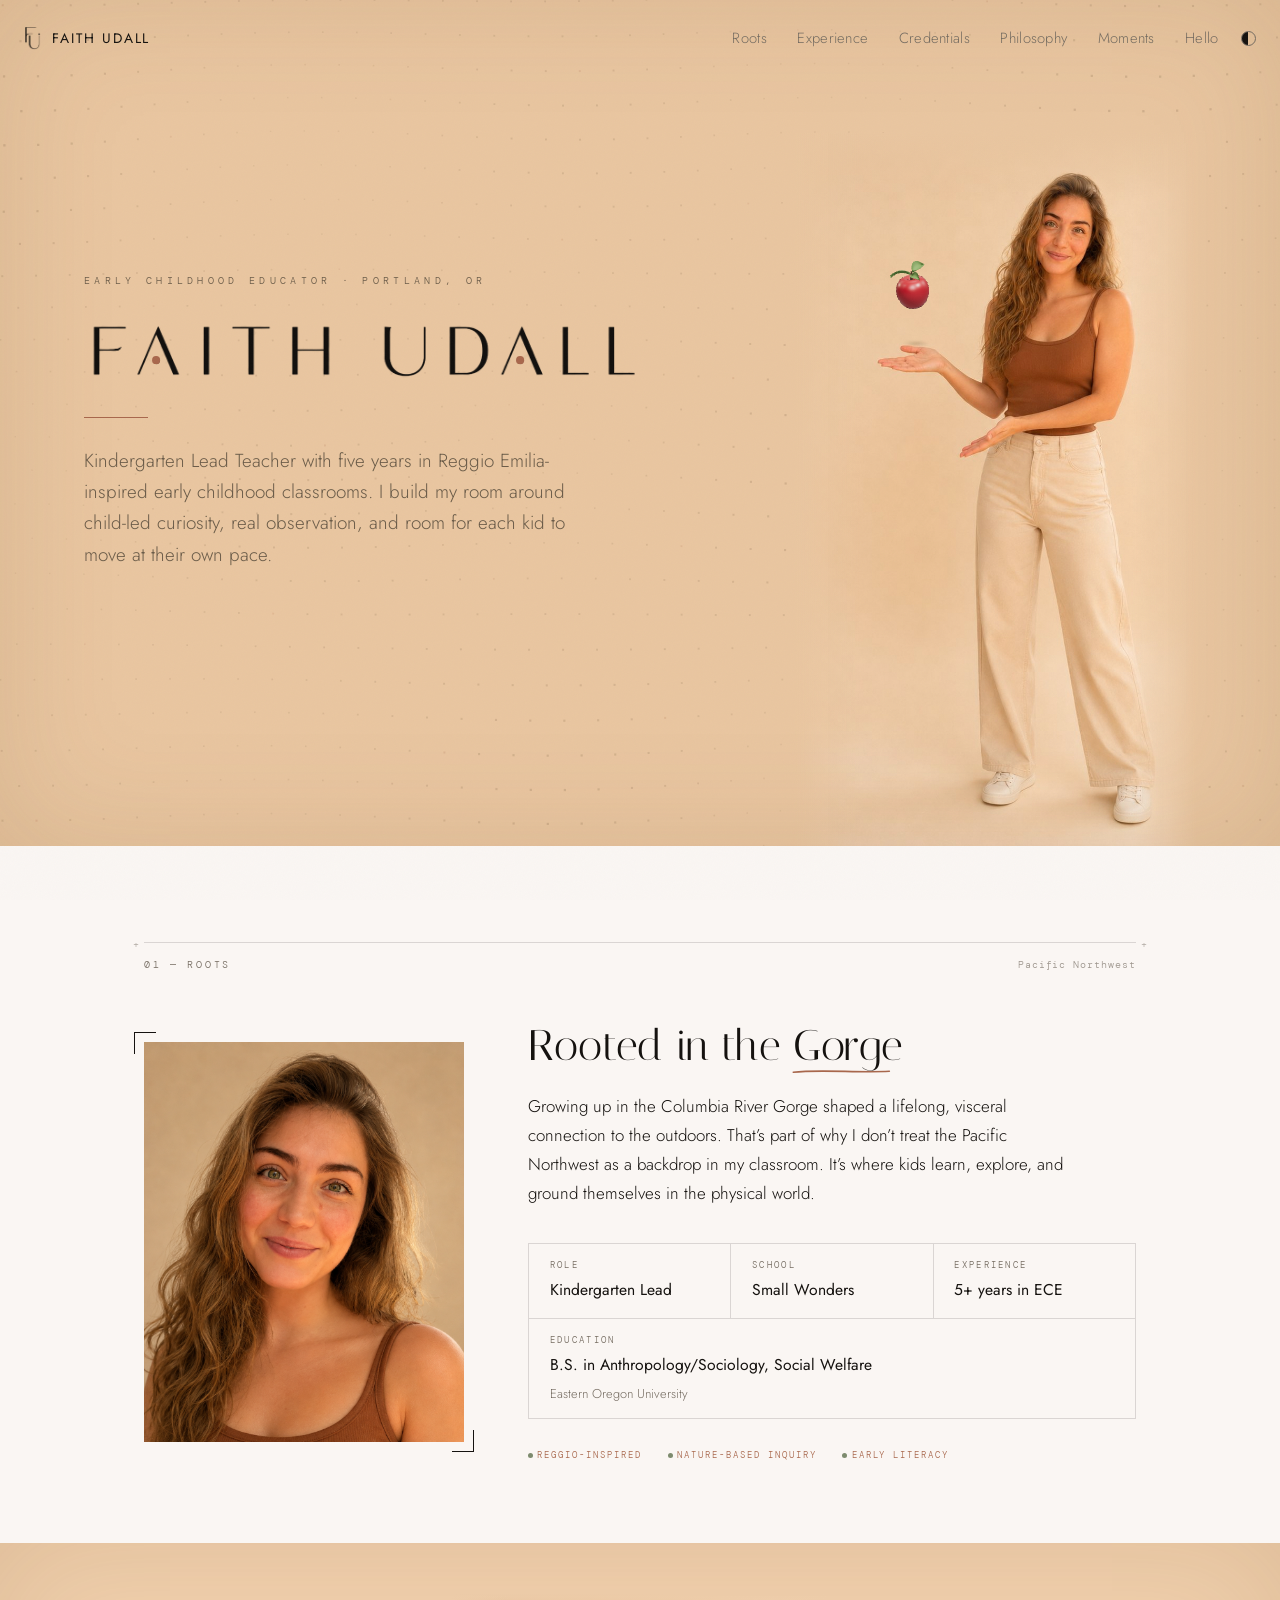
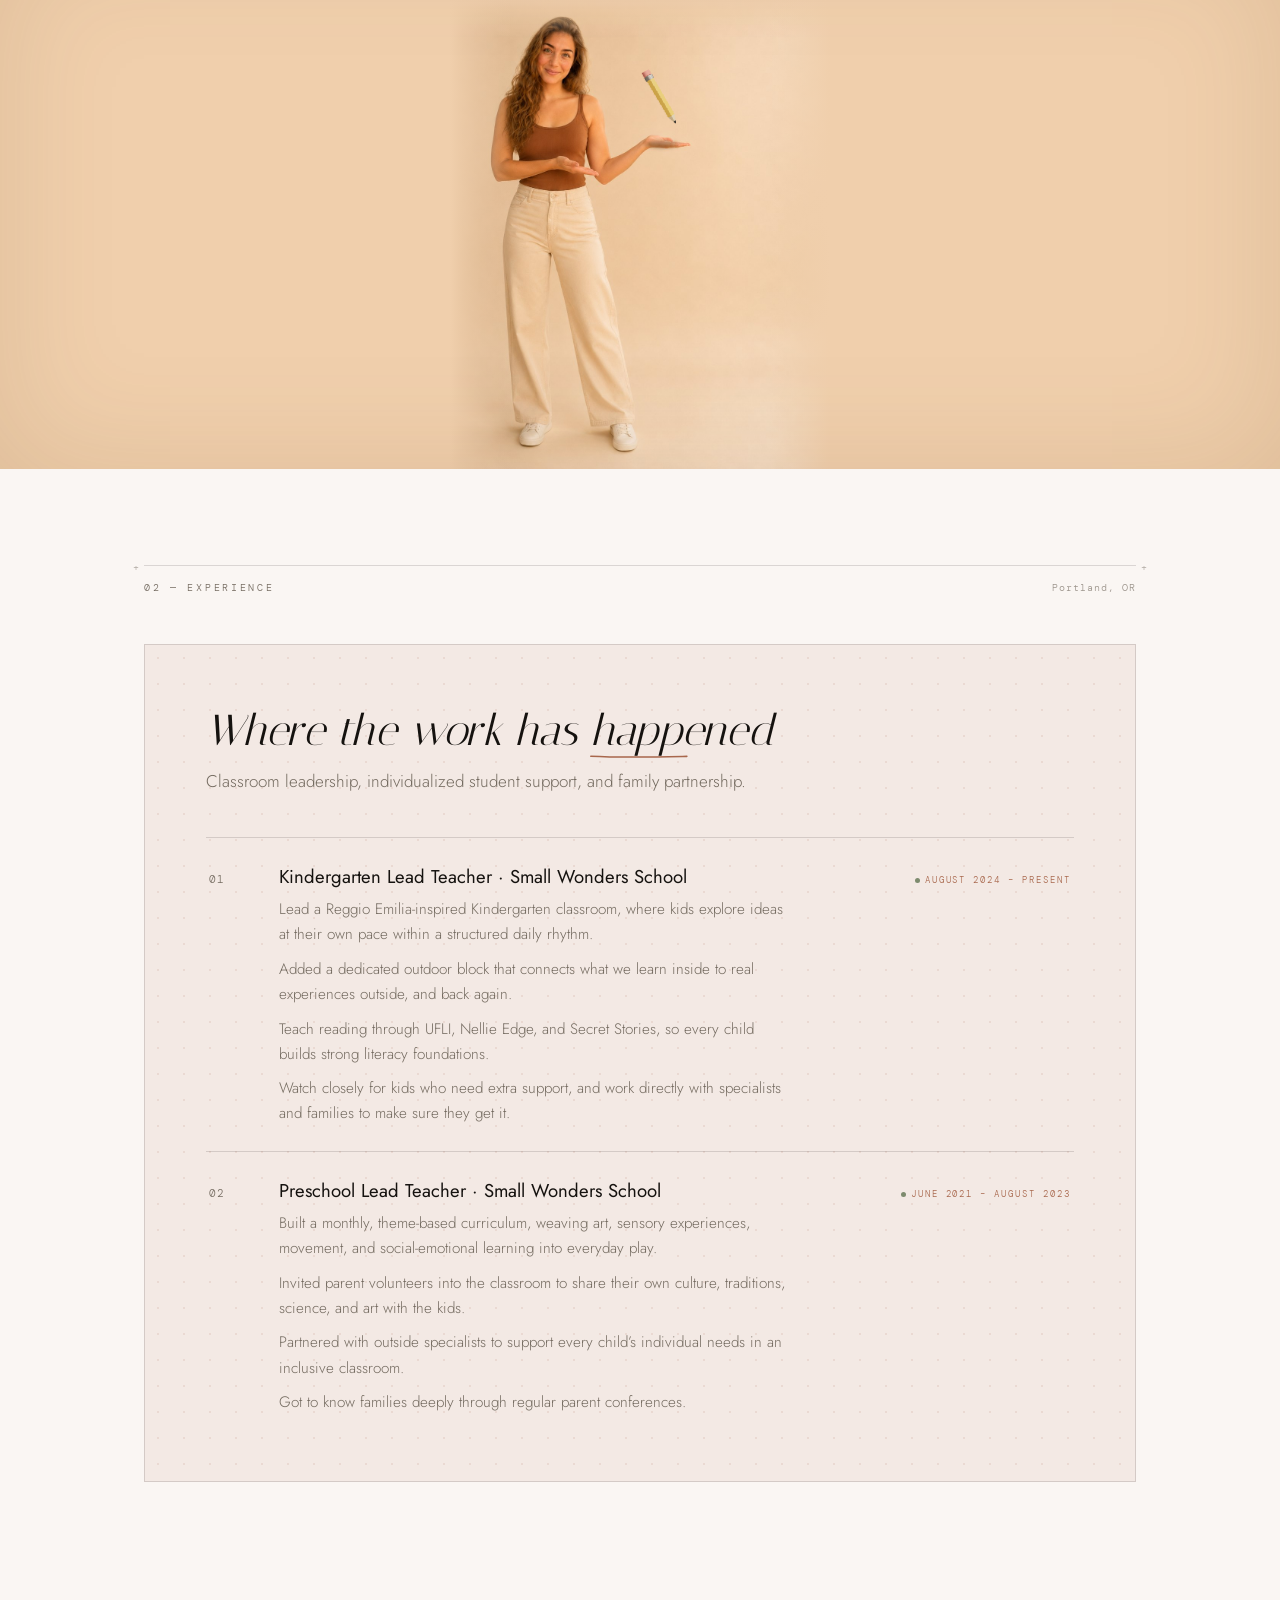
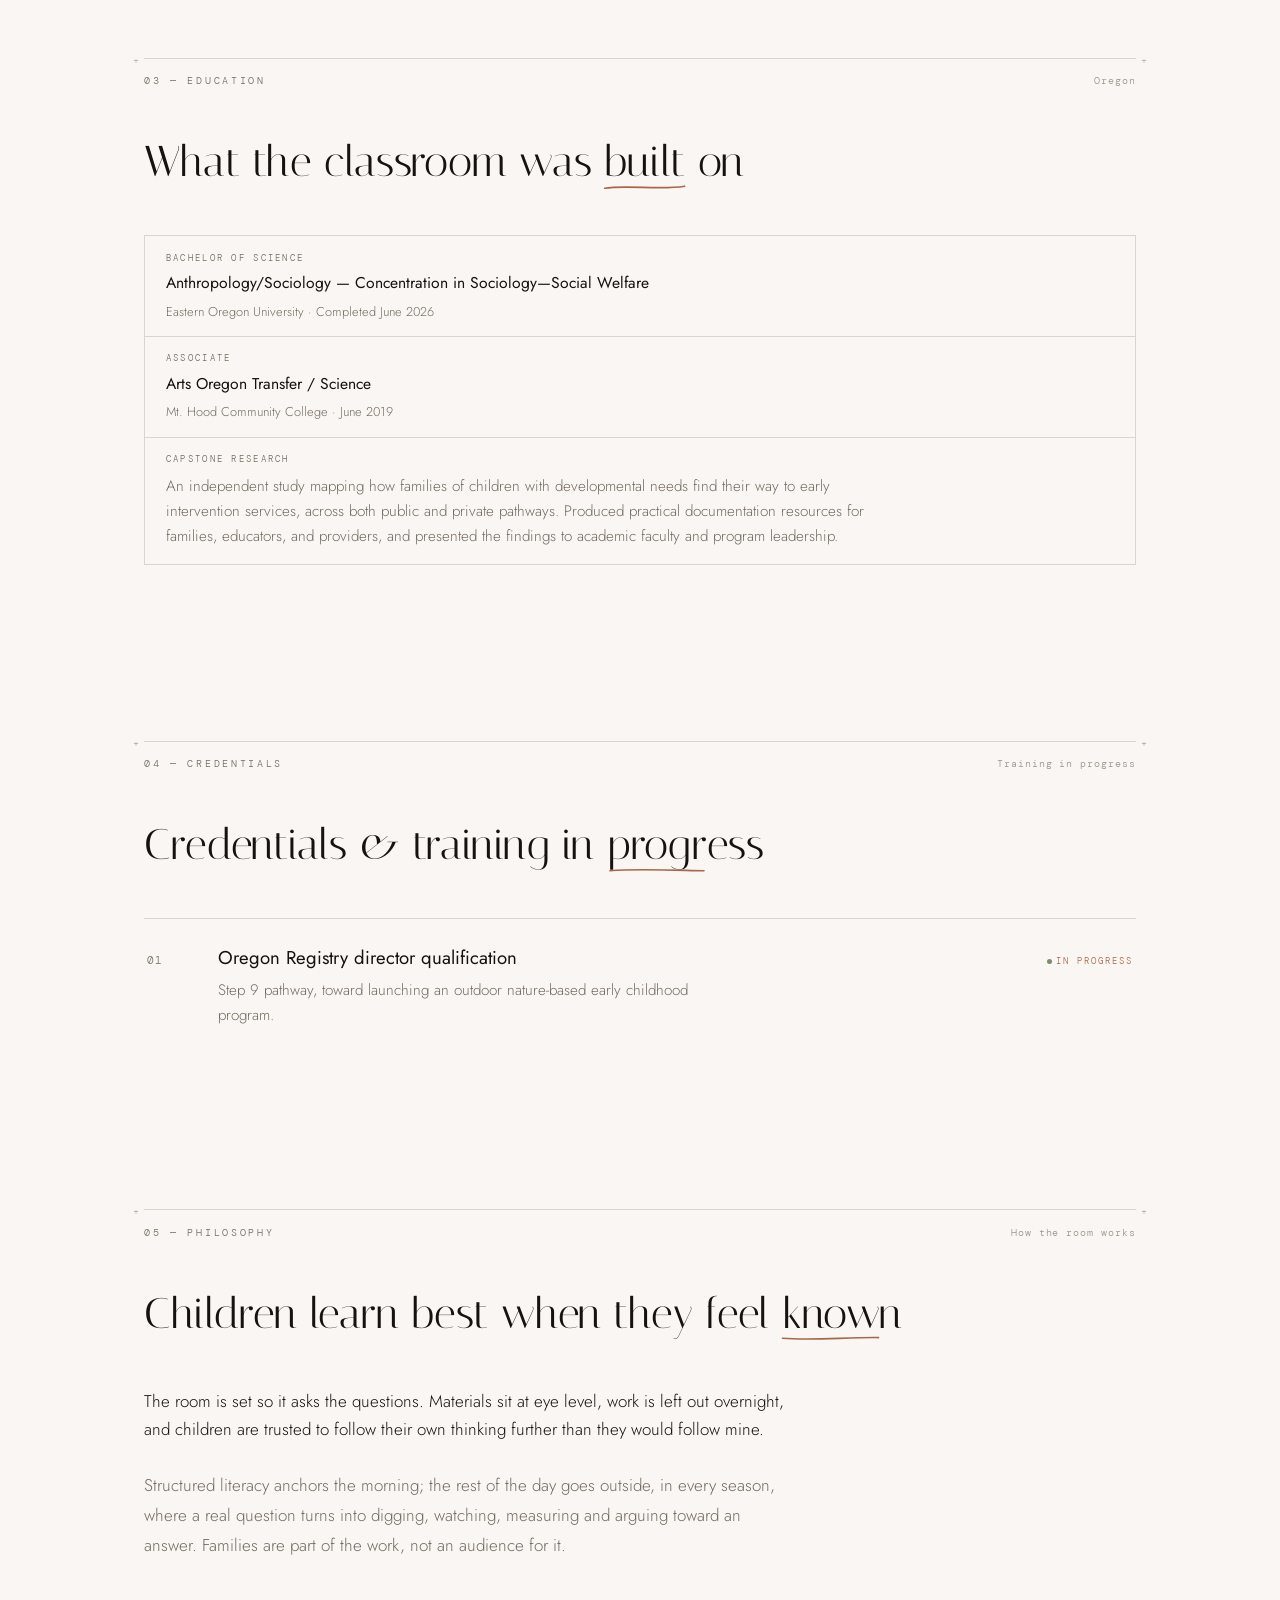
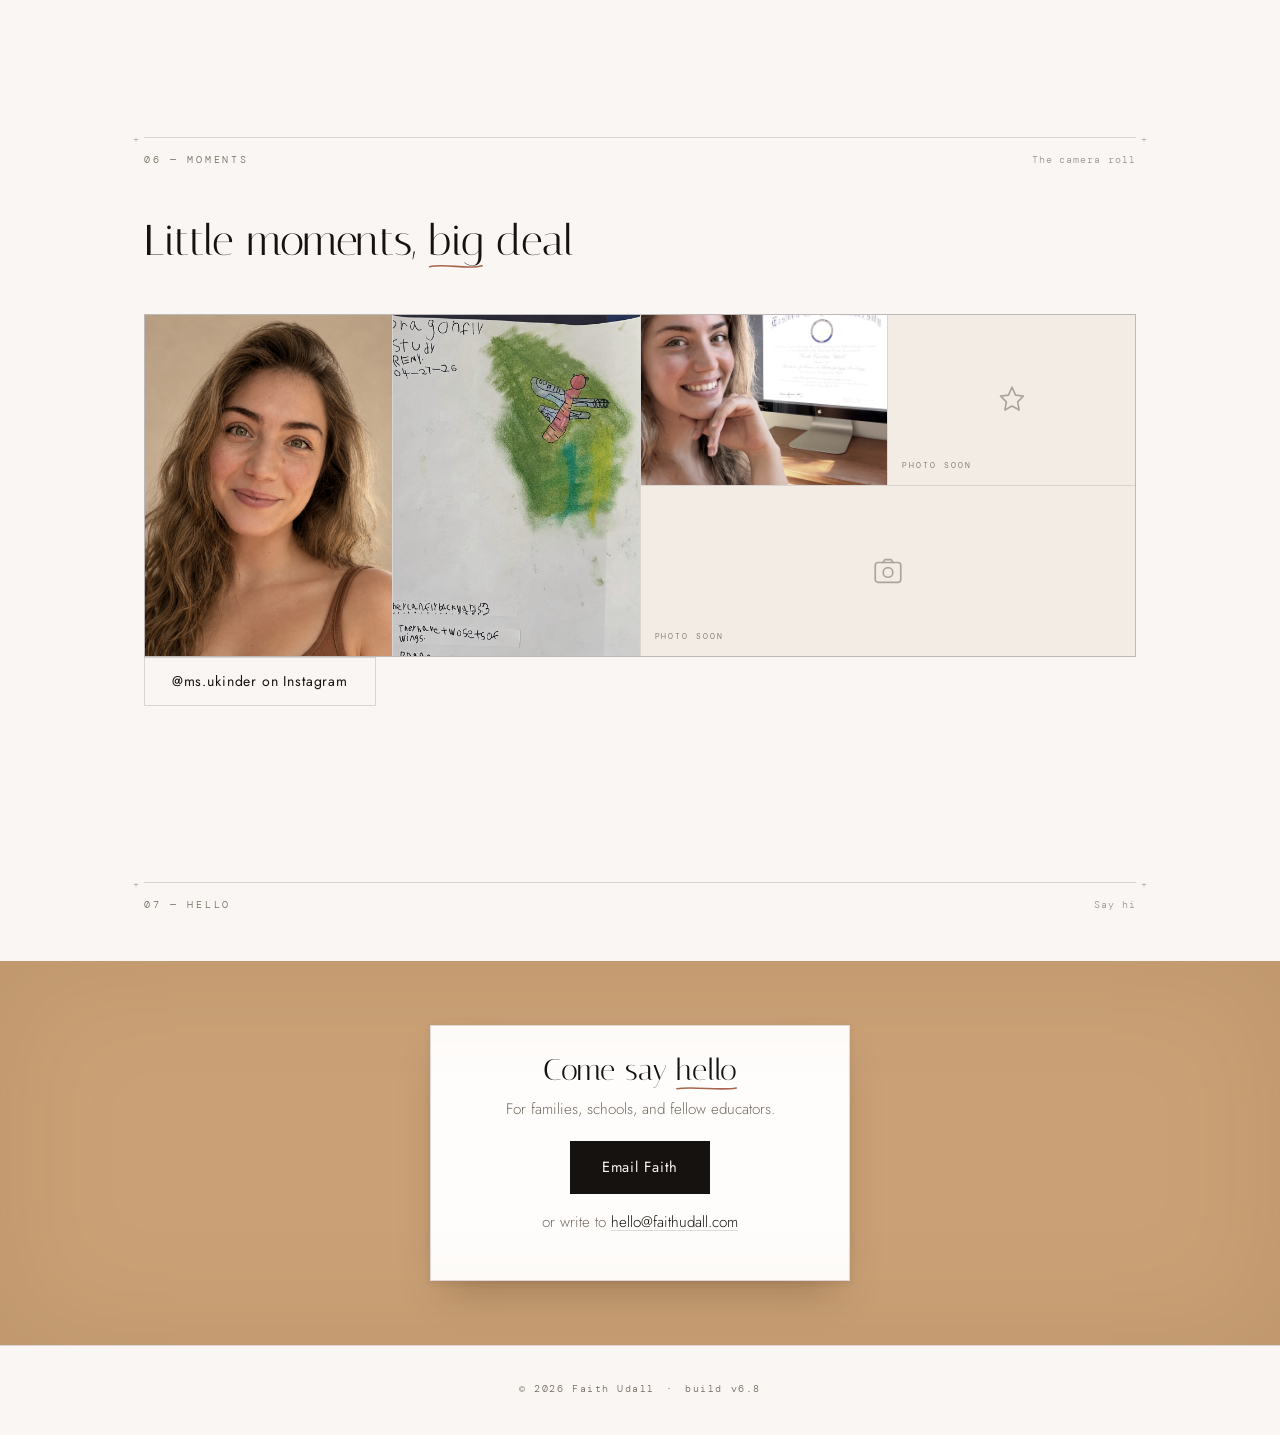
==== index.html @ a85c5c66 "Education: three full-width rows, capstone inside the strip" ====
<!doctype html>
<html lang="en">
<head>
  <meta charset="utf-8">
  <meta name="viewport" content="width=device-width, initial-scale=1, viewport-fit=cover">
  <!-- GitHub Pages sends Cache-Control: max-age=600 on HTML and won't let us
       override it at the server. These ask the browser to revalidate instead
       of serving its own stale copy for ten minutes. -->
  <meta http-equiv="Cache-Control" content="no-cache, must-revalidate">
  <meta http-equiv="Pragma" content="no-cache">
  <title>Faith Udall — Early Childhood Educator</title>
  <meta name="description" content="Faith Udall — early childhood educator in Portland, OR, teaching transitional kindergarten.">

  <meta property="og:title" content="Faith Udall — Early Childhood Educator">
  <meta property="og:description" content="Early childhood educator in Portland, OR.">
  <meta property="og:url" content="https://faithudall.com">
  <meta property="og:type" content="website">
  <meta property="og:image" content="https://faithudall.com/images/icon-512.png">

  <!-- Icons: favicon + iOS add-to-home-screen (all generated from images/monogram.png) -->
  <link rel="icon" href="/favicon.ico" sizes="48x48">
  <link rel="icon" type="image/png" sizes="32x32" href="/images/favicon-32.png">
  <link rel="icon" type="image/png" sizes="16x16" href="/images/favicon-16.png">
  <link rel="apple-touch-icon" sizes="180x180" href="/images/apple-touch-icon.png">
  <link rel="apple-touch-icon" sizes="167x167" href="/images/apple-touch-icon-167.png">
  <link rel="apple-touch-icon" sizes="152x152" href="/images/apple-touch-icon-152.png">
  <meta name="apple-mobile-web-app-title" content="Faith">
  <link rel="manifest" href="/site.webmanifest">
  <meta name="theme-color" media="(prefers-color-scheme: light)" content="#faf6f3">
  <meta name="theme-color" media="(prefers-color-scheme: dark)" content="#15120f">

  <link rel="preconnect" href="https://fonts.googleapis.com">
  <link rel="preconnect" href="https://fonts.gstatic.com" crossorigin>
  <link href="https://fonts.googleapis.com/css2?family=Italiana&family=Jost:ital,wght@0,200..600;1,200..600&family=DM+Mono:wght@400;500&display=swap" rel="stylesheet">

  <link rel="stylesheet" href="styles.css?v=6.8">
</head>
<body>

  <!-- reading progress: a single hairline that grows with the scroll -->
  <div class="progress" aria-hidden="true"></div>

  <!-- ── Chrome — floats on the page, no bar ── -->
  <header class="chrome">
    <a class="chrome__mark" href="#top">
      <img class="chrome__logo" src="images/monogram.png" alt="Faith Udall" width="24" height="34">
      <span class="chrome__word">Faith Udall</span>
    </a>
    <nav class="chrome__nav" aria-label="Main">
      <span class="chrome__links">
        <a href="#roots">Roots</a>
        <a href="#experience">Experience</a>
        <a href="#credentials">Credentials</a>
        <a href="#philosophy">Philosophy</a>
        <a href="#moments">Moments</a>
        <a href="#hello">Hello</a>
      </span>
      <button id="theme-flip" class="theme-flip" type="button" aria-label="Switch between day and naptime themes"></button>
    </nav>
  </header>

  <main id="top">

    <!-- ── Hero ── a studio stage. Behind everything, a faint
         dot-grid plane breathes with a slow sine field; a small
         glossy 3D apple turns above her open palm; and the dots
         in the wordmark's A's pulse softly terracotta. ── -->
    <section class="hero">
      <canvas id="field" class="field" aria-hidden="true"></canvas>
      <div class="hero__inner">
        <div class="hero__copy">
          <p class="hero__eyebrow t-fx" style="--d:0">Early Childhood Educator · Portland, OR</p>
          <h1 class="hero__mark t-fx" style="--d:1">
            <img src="images/wordmark.png" alt="Faith Udall" width="1196" height="151">
            <!-- the letterforms' own dots, brought to life -->
            <span class="mark-dot" style="--x: 12.91%; --y: 62.5%; --del: 0s" aria-hidden="true"></span>
            <span class="mark-dot" style="--x: 77.87%; --y: 62.6%; --del: -2.3s" aria-hidden="true"></span>
          </h1>
          <span class="hero__rule t-fx" style="--d:2" aria-hidden="true"></span>
          <p class="hero__lede t-fx" style="--d:3">
            Kindergarten Lead Teacher with five years in Reggio Emilia-inspired
            early childhood classrooms. I build my room around child-led
            curiosity, real observation, and room for each kid to move at their
            own pace.
          </p>
        </div>
        <!-- she welcomes you in; a small glossy apple turns above
             her open palm, and the status card floats at her other
             hand -->
        <figure class="hero__faith t-fx" style="--d:2">
          <img src="images/faith-welcome.jpg" alt="Faith, welcoming you in" width="760" height="1356">
          <div class="apple-wrap" aria-hidden="true">
            <canvas id="apple"></canvas>
            <span class="apple-shadow"></span>
          </div>
        </figure>
      </div>
    </section>

    <!-- ── 01 Roots ── the whole bio, in one breath ── -->
    <section id="roots" class="section">
      <div class="section__rail">
        <span class="coord">01 — Roots</span>
        <span class="coord coord--note">Pacific Northwest</span>
      </div>
      <div class="about">
        <figure class="about__portrait t-fx" style="--d:0">
          <span class="corner corner--tl" aria-hidden="true"></span>
          <span class="corner corner--br" aria-hidden="true"></span>
          <img src="images/portrait.png" alt="Portrait of Faith Udall">
        </figure>
        <div class="about__copy">
          <h2 class="t-fx" style="--d:1">Rooted in the <span class="uword">Gorge<svg class="uline" viewBox="0 0 100 10" preserveAspectRatio="none" aria-hidden="true"><path d="M2 7 C 28 3.5, 70 9, 98 5" pathLength="1"/></svg></span></h2>
          <div class="prose t-fx" style="--d:2">
            <p>
              Growing up in the Columbia River Gorge shaped a lifelong, visceral
              connection to the outdoors. That’s part of why I don’t treat the
              Pacific Northwest as a backdrop in my classroom. It’s where kids
              learn, explore, and ground themselves in the physical world.
            </p>
          </div>
          <ul class="specs t-fx" style="--d:3">
            <li class="spec"><span class="spec__key">Role</span><span class="spec__val">Kindergarten Lead</span></li>
            <li class="spec"><span class="spec__key">School</span><span class="spec__val">Small Wonders</span></li>
            <li class="spec"><span class="spec__key">Experience</span><span class="spec__val">5+ years in ECE</span></li>
            <li class="spec spec--wide"><span class="spec__key">Education</span><span class="spec__val">B.S. in Anthropology/Sociology, Social Welfare</span><span class="spec__sub">Eastern Oregon University</span></li>
          </ul>
          <ul class="chips t-fx" style="--d:4">
            <li class="chip"><span class="chip__dot" aria-hidden="true"></span>Reggio-inspired</li>
            <li class="chip"><span class="chip__dot" aria-hidden="true"></span>Nature-based inquiry</li>
            <li class="chip"><span class="chip__dot" aria-hidden="true"></span>Early literacy</li>
          </ul>
        </div>
      </div>
    </section>

    <!-- ── a full-bleed breath: no text, just the room.
         wrapped in a section so the reveal observer sees it ── -->
    <section class="section section--bare">
      <div class="stage stage--days stage--solo t-fx" style="--d:0">
      <div class="stage__inner">
        <figure class="stage__faith">
          <img src="images/faith-present.jpg" alt="Faith, presenting" width="1000" height="1250">
          <!-- the pencil turns above her open palm -->
          <div class="pencil-wrap" aria-hidden="true">
            <canvas id="pencil"></canvas>
            <span class="pencil-shadow"></span>
          </div>
          </figure>
        </div>
      </div>
    </section>


    <!-- ── 02 Experience ── -->
    <section id="experience" class="section">
      <div class="section__rail">
        <span class="coord">02 — Experience</span>
        <span class="coord coord--note">Portland, OR</span>
      </div>
      <div class="band t-fx" style="--d:0">
        <h2 class="band__title">Where the work has <span class="uword">happened<svg class="uline" viewBox="0 0 100 10" preserveAspectRatio="none" aria-hidden="true"><path d="M2 6 C 34 9, 66 3.5, 98 6.5" pathLength="1"/></svg></span></h2>
        <p class="band__sub">Classroom leadership, individualized student support, and family partnership.</p>
        <ol class="ideas">
          <li class="idea">
            <span class="idea__num" aria-hidden="true">01</span>
            <div class="idea__body">
              <h3>Kindergarten Lead Teacher · Small Wonders School</h3>
              <p>Lead a Reggio Emilia-inspired Kindergarten classroom, where kids explore ideas at their own pace within a structured daily rhythm.</p>
              <p>Added a dedicated outdoor block that connects what we learn inside to real experiences outside, and back again.</p>
              <p>Teach reading through UFLI, Nellie Edge, and Secret Stories, so every child builds strong literacy foundations.</p>
              <p>Watch closely for kids who need extra support, and work directly with specialists and families to make sure they get it.</p>
            </div>
            <span class="chip"><span class="chip__dot" aria-hidden="true"></span>August 2024 – Present</span>
          </li>
          <li class="idea">
            <span class="idea__num" aria-hidden="true">02</span>
            <div class="idea__body">
              <h3>Preschool Lead Teacher · Small Wonders School</h3>
              <p>Built a monthly, theme-based curriculum, weaving art, sensory experiences, movement, and social-emotional learning into everyday play.</p>
              <p>Invited parent volunteers into the classroom to share their own culture, traditions, science, and art with the kids.</p>
              <p>Partnered with outside specialists to support every child’s individual needs in an inclusive classroom.</p>
              <p>Got to know families deeply through regular parent conferences.</p>
            </div>
            <span class="chip"><span class="chip__dot" aria-hidden="true"></span>June 2021 – August 2023</span>
          </li>
        </ol>
      </div>
    </section>

    <!-- ── 03 Education ── -->
    <section id="education" class="section">
      <div class="section__rail">
        <span class="coord">03 — Education</span>
        <span class="coord coord--note">Oregon</span>
      </div>
      <h2 class="section__title t-fx" style="--d:0">What the classroom was <span class="uword">built<svg class="uline" viewBox="0 0 100 10" preserveAspectRatio="none" aria-hidden="true"><path d="M2 7 C 28 3.5, 70 9, 98 5" pathLength="1"/></svg></span> on</h2>
      <ul class="specs t-fx" style="--d:1">
        <li class="spec spec--full"><span class="spec__key">Bachelor of Science</span><span class="spec__val">Anthropology/Sociology — Concentration in Sociology—Social Welfare</span><span class="spec__sub">Eastern Oregon University · Completed June 2026</span></li>
        <li class="spec spec--full"><span class="spec__key">Associate</span><span class="spec__val">Arts Oregon Transfer / Science</span><span class="spec__sub">Mt. Hood Community College · June 2019</span></li>
        <li class="spec spec--full">
          <span class="spec__key">Capstone Research</span>
          <p class="spec__body">An independent study mapping how families of children with developmental needs find their way to early intervention services, across both public and private pathways. Produced practical documentation resources for families, educators, and providers, and presented the findings to academic faculty and program leadership.</p>
        </li>
      </ul>
    </section>

    <!-- ── 04 Credentials ── -->
    <section id="credentials" class="section">
      <div class="section__rail">
        <span class="coord">04 — Credentials</span>
        <span class="coord coord--note">Training in progress</span>
      </div>
      <h2 class="section__title t-fx" style="--d:0">Credentials &amp; training in <span class="uword">progress<svg class="uline" viewBox="0 0 100 10" preserveAspectRatio="none" aria-hidden="true"><path d="M3 6.5 C 30 3, 72 9.5, 97 5.5" pathLength="1"/></svg></span></h2>
      <ol class="ideas t-fx" style="--d:1">
        <li class="idea">
          <span class="idea__num" aria-hidden="true">01</span>
          <div class="idea__body">
            <h3>Oregon Registry director qualification</h3>
            <p>Step 9 pathway, toward launching an outdoor nature-based early childhood program.</p>
          </div>
          <span class="chip"><span class="chip__dot" aria-hidden="true"></span>In progress</span>
        </li>
      </ol>
    </section>

    <!-- ── 05 Philosophy ──
         ✏️ DRAFT — Faith, rewrite these two paragraphs in your own words. -->
    <section id="philosophy" class="section">
      <div class="section__rail">
        <span class="coord">05 — Philosophy</span>
        <span class="coord coord--note">How the room works</span>
      </div>
      <h2 class="section__title t-fx" style="--d:0">Children learn best when they feel <span class="uword">known<svg class="uline" viewBox="0 0 100 10" preserveAspectRatio="none" aria-hidden="true"><path d="M2 6 C 30 9, 68 3, 98 6.5" pathLength="1"/></svg></span></h2>
      <div class="prose prose--long t-fx" style="--d:1">
        <p>
          The room is set so it asks the questions. Materials sit at eye level,
          work is left out overnight, and children are trusted to follow their
          own thinking further than they would follow mine.
        </p>
        <p>
          Structured literacy anchors the morning; the rest of the day goes
          outside, in every season, where a real question turns into digging,
          watching, measuring and arguing toward an answer. Families are part
          of the work, not an audience for it.
        </p>
      </div>
    </section>

    <!-- ── 06 Moments — the picture wall, ready for photos ── -->
    <section id="moments" class="section">
      <div class="section__rail">
        <span class="coord">06 — Moments</span>
        <span class="coord coord--note">The camera roll</span>
      </div>
      <h2 class="section__title t-fx" style="--d:0">Little moments, <span class="uword">big<svg class="uline" viewBox="0 0 100 10" preserveAspectRatio="none" aria-hidden="true"><path d="M3 6.5 C 30 3, 72 9.5, 97 5.5" pathLength="1"/></svg></span> deal</h2>
      <!-- ✏️ Swap any tile--soon placeholder for a real photo:
           <figure class="tile"><img src="images/your-photo.jpg" alt="…"></figure>
           (keep tile--tall / tile--wide to preserve its footprint) -->
      <div class="moments">
        <figure class="tile tile--tall t-fx" style="--d:1">
          <img src="images/portrait.png" alt="Faith Udall">
        </figure>
        <!-- a dragonfly study from one of her students, pinned up
             on the classroom line -->
        <figure class="tile tile--tall tile--top t-fx" style="--d:2">
          <img src="images/dragonfly-study.jpg" alt="A student's dragonfly study: a crayon drawing of a dragonfly over a green field, with facts written underneath — they can fly backwards, they have two sets of wings, dragonflies lay eggs in the water" width="943" height="1400">
        </figure>
        <figure class="tile t-fx" style="--d:3">
          <img src="images/diploma.jpg" alt="Faith with her Bachelor of Science from Eastern Oregon University">
        </figure>
        <div class="tile tile--soon t-fx" style="--d:4">
          <svg viewBox="0 0 24 24" fill="none" stroke="currentColor" stroke-width="1.2" stroke-linecap="round" stroke-linejoin="round" aria-hidden="true">
            <path d="M12 3l2.5 5.5L20 9.3l-4 4 1 5.7-5-2.8-5 2.8 1-5.7-4-4 5.5-.8L12 3z"/>
          </svg>
          <span class="tile__note">Photo soon</span>
        </div>
        <div class="tile tile--soon tile--wide t-fx" style="--d:5">
          <svg viewBox="0 0 24 24" fill="none" stroke="currentColor" stroke-width="1.2" stroke-linecap="round" stroke-linejoin="round" aria-hidden="true">
            <rect x="3" y="6" width="18" height="14" rx="2"/>
            <path d="M8.5 6l1.2-2h4.6l1.2 2"/>
            <circle cx="12" cy="13" r="3.4"/>
          </svg>
          <span class="tile__note">Photo soon</span>
        </div>
      </div>
      <p class="hero__actions t-fx" style="--d:6">
        <a class="btn btn--ghost" href="https://www.instagram.com/ms.ukinder/" rel="me noopener" target="_blank">@ms.ukinder on Instagram</a>
      </p>
    </section>

    <!-- ── 07 Hello ── -->
    <section id="hello" class="section section--hello">
      <div class="section__rail">
        <span class="coord">07 — Hello</span>
        <span class="coord coord--note">Say hi</span>
      </div>
      <div class="stage stage--hello t-fx" style="--d:0">
        <div class="hello-scene hello-scene--bare">
          <div class="fcard hello-card">
            <h2>Come say <span class="uword">hello<svg class="uline" viewBox="0 0 100 10" preserveAspectRatio="none" aria-hidden="true"><path d="M3 6.5 C 30 3, 72 9.5, 97 5.5" pathLength="1"/></svg></span></h2>
            <p>For families, schools, and fellow educators.</p>
            <a class="btn btn--fill" href="mailto:hello@faithudall.com">Email Faith</a>
            <p class="hello__alt">or write to <a href="mailto:hello@faithudall.com">hello@faithudall.com</a></p>
          </div>
        </div>
      </div>
    </section>

  </main>

  <footer class="foot">
    <p>© <span id="year">2026</span> Faith Udall <i>·</i> build v6.8</p>
  </footer>

  <script type="importmap">
    { "imports": { "three": "./vendor/three.module.min.js" } }
  </script>
  <script src="main.js?v=6.8" defer></script>
  <script type="module" src="apple3d.js?v=6.8"></script>
    <script type="module" src="pencil3d.js?v=6.8"></script>
</body>
</html>
---- styles.css ----
/* ════════════════════════════════════════════════════════════
   faithudall.com — thin, sleek, editorial.

   the system:
   · warm off-white and near-black, one quiet muted accent used
     only for underlines and small status marks — never a fill,
     never a block of colour.
   · hairlines instead of cards or shadows. everything is drawn
     with a 1px line, not a box.
   · Italiana (thin, high-contrast serif) for headings and the
     wordmark; Jost (light, geometric) for everything else;
     DM Mono for tiny tracked labels.
   · motion is a quiet fade and a short rise — no bounce, no
     overshoot. the one section allowed a little more personality
     is Someday.
   ════════════════════════════════════════════════════════════ */

:root {
  --paper: #faf6f3;
  --paper-2: #f2ece4;
  --card: #fffdfb;
  --ink: #15120f;
  --ink-soft: #746b60;
  --line: rgba(21, 18, 15, 0.14);
  --line-soft: rgba(21, 18, 15, 0.08);
  --accent: #a8674c;
  --accent-2: #7d8b6e; /* muted sage — status marks only */
  --accent-wash: rgba(168, 103, 76, 0.09);
  --on-ink: #faf6f3;

  --font-display: "Italiana", Georgia, serif;
  --font-body: "Jost", "Avenir Next", "Segoe UI", sans-serif;
  --mono: "DM Mono", ui-monospace, SFMono-Regular, Menlo, monospace;

  --wrap: 1040px;
  --gutter: 24px;

  --ease: cubic-bezier(0.22, 0.61, 0.36, 1);
}

/* naptime — accents re-picked, not reused, so contrast holds */
:root[data-theme="dark"] {
  --paper: #15120f;
  --paper-2: #1c1814;
  --card: #1a1611;
  --ink: #f7f1ea;
  --ink-soft: #a89b8c;
  --line: rgba(247, 241, 234, 0.15);
  --line-soft: rgba(247, 241, 234, 0.09);
  --accent: #c98363;
  --accent-2: #96a687;
  --accent-wash: rgba(201, 131, 99, 0.12);
  --on-ink: #15120f;
}

/* the theme flip sweeps in as a circle from the toggle — the
   snapshots' default cross-fade is disabled so only the clip
   animation (set in main.js) plays */
::view-transition-old(root), ::view-transition-new(root) { animation: none; mix-blend-mode: normal; }
::view-transition-old(root) { z-index: 1; }
::view-transition-new(root) { z-index: 2; }

* { box-sizing: border-box; margin: 0; padding: 0; }

/* suppresses every transition while the saved theme is being
   applied on load, so a returning dark-theme visitor never sees a
   light-to-dark sweep — see main.js */
.no-transition, .no-transition * { transition: none !important; }

html { scroll-behavior: smooth; }

body {
  font-family: var(--font-body);
  font-weight: 300;
  font-size: 17px;
  color: var(--ink);
  background: var(--paper);
  line-height: 1.65;
  -webkit-font-smoothing: antialiased;
  transition: background-color 0.6s ease, color 0.6s ease;
  overflow-x: clip; /* the full-bleed stages use the 100vw trick */
}

::selection { background: var(--accent); color: var(--on-ink); }

/* a whisper of paper grain over everything — the difference
   between "rendered" and "printed" */
body::after {
  content: "";
  position: fixed;
  inset: 0;
  z-index: 90;
  pointer-events: none;
  opacity: 0.05;
  background-image: url("data:image/svg+xml,%3Csvg xmlns='http://www.w3.org/2000/svg' width='240' height='240'%3E%3Cfilter id='n'%3E%3CfeTurbulence type='fractalNoise' baseFrequency='0.9' numOctaves='2' stitchTiles='stitch'/%3E%3C/filter%3E%3Crect width='100%25' height='100%25' filter='url(%23n)' opacity='0.5'/%3E%3C/svg%3E");
}
:root[data-theme="dark"] body::after { opacity: 0.07; }

/* reading progress: one hairline, growing */
.progress {
  position: fixed;
  top: 0; left: 0;
  width: 100%;
  height: 2px;
  background: var(--accent);
  transform: scaleX(0);
  transform-origin: 0 50%;
  z-index: 40;
}

img { max-width: 100%; display: block; }

.sr-only {
  position: absolute;
  width: 1px; height: 1px;
  clip-path: inset(50%);
  overflow: hidden;
  white-space: nowrap;
}

:focus-visible { outline: 1px solid var(--accent); outline-offset: 3px; }

h1, h2, h3 { font-family: var(--font-display); font-weight: 400; }

h2 {
  font-size: clamp(1.9rem, 3.6vw, 2.7rem);
  line-height: 1.16;
  letter-spacing: 0.005em;
}

/* ── chrome ─────────────────────────────────────────────── */

.chrome {
  position: fixed;
  top: 0; left: 0; right: 0;
  z-index: 20;
  display: flex;
  align-items: center;
  justify-content: space-between;
  gap: 1rem;
  padding: calc(max(env(safe-area-inset-top), 10px) + 16px) var(--gutter) 16px;
}

.chrome__mark {
  display: inline-flex;
  align-items: center;
  gap: 0.7rem;
  flex: none; /* never let the flex row's overflow math shrink the mark */
  text-decoration: none;
  color: var(--ink);
}

.chrome__logo {
  width: 17px; height: auto;
  flex: none;
  filter: invert(0);
}
:root[data-theme="dark"] .chrome__logo { filter: invert(1); }

.chrome__word {
  font-family: var(--font-body);
  font-weight: 400;
  font-size: 0.86rem;
  letter-spacing: 0.14em;
  text-transform: uppercase;
}

.chrome__nav {
  display: flex;
  align-items: center;
  gap: 1.4rem;
  min-width: 0; /* lets .chrome__links actually shrink instead of forcing the mark to */
}

/* the links can scroll horizontally if they ever don't fit; the
   theme toggle sits outside this strip so it's always reachable */
.chrome__links {
  display: flex;
  align-items: center;
  gap: 1.9rem;
  overflow-x: auto;
  scrollbar-width: none;
}
.chrome__links::-webkit-scrollbar { display: none; }
.theme-flip { flex: none; }

.chrome__nav a {
  position: relative;
  font-family: var(--font-body);
  font-weight: 300;
  font-size: 0.92rem;
  letter-spacing: 0.02em;
  text-decoration: none;
  color: var(--ink-soft);
  transition: color 0.25s ease;
}
.chrome__nav a::after {
  content: "";
  position: absolute;
  left: 0; right: 0; bottom: -3px;
  height: 1px;
  background: var(--accent);
  transform: scaleX(0);
  transform-origin: 0 50%;
  transition: transform 0.35s var(--ease);
}
.chrome__nav a:hover { color: var(--ink); }
.chrome__nav a:hover::after { transform: scaleX(1); }

.theme-flip {
  width: 15px; height: 15px;
  border: 1px solid var(--ink-soft);
  border-radius: 50%;
  background: linear-gradient(90deg, var(--ink) 50%, transparent 50%);
  cursor: pointer;
  transition: transform 0.55s var(--ease), border-color 0.25s ease;
}
.theme-flip:hover { border-color: var(--accent); transform: rotate(180deg); }

/* ── hero ───────────────────────────────────────────────── */

/* the hero is a studio stage too — the page opens in the warm
   tan of the photos, and she welcomes you in from the right */
.hero {
  --stage-bg: #e9c6a0;
  position: relative;
  z-index: 1;
  min-height: 94svh;
  display: flex;
  flex-direction: column;
  justify-content: flex-end;
  background: var(--stage-bg);
}
.hero::after {
  content: "";
  position: absolute;
  inset: 0;
  box-shadow: inset 0 0 120px rgba(122, 84, 46, 0.15);
  pointer-events: none;
}
/* in naptime the band top melts into the dark page so the fixed
   chrome always sits on ground it can be read against */
:root[data-theme="dark"] .hero::before {
  content: "";
  position: absolute;
  top: 0; left: 0; right: 0;
  height: 26%;
  background: linear-gradient(180deg, var(--paper) 0%, transparent 100%);
  pointer-events: none;
  z-index: 1;
}

.hero__inner {
  position: relative;
  width: 100%;
  max-width: 1160px;
  margin: 0 auto;
  flex: 1;
  display: grid;
  grid-template-columns: 1.1fr minmax(280px, 400px);
  gap: clamp(1.5rem, 4vw, 4rem);
  align-items: end;
  padding: calc(88px + env(safe-area-inset-top)) var(--gutter) 0;
}

.hero__copy {
  align-self: center;
  text-align: left;
  padding-bottom: clamp(2rem, 6vh, 5rem);
}

.hero__faith { position: relative; align-self: end; }
.hero__faith img { width: 100%; height: auto; display: block; }
.hero__faith::after {
  content: "";
  position: absolute;
  inset: 0;
  background:
    linear-gradient(90deg, var(--stage-bg) 0%, transparent 16%),
    linear-gradient(270deg, var(--stage-bg) 0%, transparent 16%),
    linear-gradient(180deg, var(--stage-bg) 0%, transparent 9%);
}

/* the status line, sitting under the buttons */
.hero-chip {
  display: inline-flex;
  margin-top: 1.5rem;
  align-items: center;
  gap: 0.6em;
  font-family: var(--mono);
  font-size: 0.6rem;
  letter-spacing: 0.18em;
  text-transform: uppercase;
  color: var(--ink-soft);
  padding: 0.85em 1.3em;
  white-space: nowrap;
  animation: levitate 9.4s ease-in-out -3s infinite;
}

/* the field: a faint dot-grid plane breathing with a slow sine
   swell — architectural set dressing drawn by main.js */
.field {
  position: absolute;
  inset: 0;
  width: 100%;
  height: 100%;
  z-index: -1;
  pointer-events: none;
  opacity: 0;
  transition: opacity 2s ease 0.4s;
}
.in .field { opacity: 1; }

/* the small glossy apple turning above her open palm */
.apple-wrap {
  position: absolute;
  z-index: 1;
  width: 76px;
  height: 76px;
  left: 19%;
  top: 17.5%;
  pointer-events: none;
}
.apple-wrap canvas { width: 100%; height: 100%; display: block; }
/* the shadow it casts down on her palm — apple3d.js drives its
   scale and opacity from the real bob height, so the apple reads
   as floating well above the surface rather than resting on it */
.apple-shadow {
  position: absolute;
  left: 50%;
  top: calc(100% + 5px);
  width: 40px;
  height: 9px;
  translate: -50% 0;
  border-radius: 50%;
  background: radial-gradient(closest-side, rgba(88, 58, 30, 0.32), rgba(88, 58, 30, 0) 76%);
  filter: blur(1px);
}

/* the dots the letterforms already carry, warmed to terracotta
   and softly breathing */
.mark-dot {
  position: absolute;
  left: var(--x);
  top: var(--y);
  width: 1.4%;
  aspect-ratio: 1;
  translate: -50% -50%;
  border-radius: 50%;
  background: var(--accent);
  scale: 0;
  transition: scale 0.6s var(--ease) 1.6s;
  animation: dot-breathe 4.6s ease-in-out var(--del) infinite;
}
.in .mark-dot { scale: 1; }
@keyframes dot-breathe { 0%, 100% { opacity: 1; } 50% { opacity: 0.45; } }

.hero__eyebrow {
  font-family: var(--mono);
  font-size: 0.64rem;
  letter-spacing: 0.42em;
  text-transform: uppercase;
  color: #6a5b48; /* fixed warm dark — the tan band doesn't change with the theme */
  margin-bottom: 1.6rem;
}

/* main.js splits the eyebrow into letters that arrive one by one */
.hero__eyebrow .ltr {
  opacity: 0;
  transition: opacity 0.5s ease;
  transition-delay: calc(var(--l) * 28ms + 0.2s);
}
.in .hero__eyebrow .ltr { opacity: 1; }

.hero__mark {
  position: relative; /* anchors the orbiting comet frame */
  width: min(560px, 100%);
}
/* the hero band stays warm tan in both themes, so the wordmark
   stays ink — no dark-mode invert here */
.hero__mark img {
  width: 100%; height: auto;
  clip-path: inset(-2% 100% -2% 0); /* unveiled left-to-right on reveal */
  transition: clip-path 1.4s var(--ease) 0.35s;
}
.in .hero__mark img { clip-path: inset(-2% 0% -2% 0); }

/* hero buttons on tan: fixed warm darks, independent of theme */
.hero .btn--ghost { color: #2a2118; border-color: rgba(42, 33, 24, 0.3); background: transparent; }
.hero .btn--ghost:hover { border-color: #2a2118; color: #2a2118; }

.hero__rule {
  display: block;
  width: 64px;
  height: 1px;
  background: rgba(58, 45, 32, 0.3);
  margin: 1.9rem 0 0;
  position: relative;
  overflow: hidden;
}
.hero__rule::after {
  content: "";
  position: absolute; inset: 0;
  background: var(--accent);
  transform: translateX(-100%);
  transition: transform 1.1s var(--ease) 0.5s;
}
.in .hero__rule::after { transform: translateX(0); }

.hero__lede {
  font-size: clamp(1.02rem, 1.8vw, 1.18rem);
  font-weight: 300;
  color: #6a5b48; /* fixed warm dark — see .hero__eyebrow */
  max-width: 28em;
  margin: 1.7rem 0 2.3rem;
}

.hero__actions { display: flex; gap: 0.9rem; flex-wrap: wrap; }

.pulse-dot {
  width: 5px; height: 5px;
  border-radius: 50%;
  background: var(--accent-2);
  animation: pulse 2.6s ease-in-out infinite;
}
@keyframes pulse { 0%, 100% { opacity: 1; } 50% { opacity: 0.3; } }

/* ── the drawn underline: one key word per heading gets a thin
   hand-swept stroke that draws itself in on reveal ── */

.uword { position: relative; white-space: nowrap; }
.uline {
  position: absolute;
  left: -2%; bottom: -0.1em;
  width: 104%; height: 0.24em;
  overflow: visible;
}
.uline path {
  fill: none;
  stroke: var(--accent);
  stroke-width: 1.6px;
  stroke-linecap: round;
  vector-effect: non-scaling-stroke;
  stroke-dasharray: 1;
  stroke-dashoffset: 1;
  transition: stroke-dashoffset 1s var(--ease) 0.55s;
}
.in .uline path { stroke-dashoffset: 0; }

/* ── buttons — thin outline, or thin ink fill, never both ── */

.btn {
  display: inline-block;
  font-family: var(--font-body);
  font-weight: 400;
  font-size: 0.88rem;
  letter-spacing: 0.06em;
  text-decoration: none;
  padding: 0.85em 1.9em;
  border: 1px solid var(--ink);
  transition: background 0.3s ease, color 0.3s ease, border-color 0.3s ease;
}

.btn--fill { background: var(--ink); color: var(--on-ink); }
.btn--fill:hover { background: var(--accent); border-color: var(--accent); }

.btn--white { background: #fff; color: var(--ink); border-color: var(--ink); }
.btn--white:hover { background: var(--ink); color: var(--on-ink); }

.btn--ghost { color: var(--ink); border-color: var(--line); background: transparent; }
.btn--ghost:hover { border-color: var(--ink); }

/* ── sections ───────────────────────────────────────────── */

.section {
  position: relative;
  z-index: 1;
  max-width: var(--wrap);
  margin: 0 auto;
  padding: 6rem var(--gutter) 5rem;
}

.section__rail {
  position: relative;
  display: flex;
  justify-content: space-between;
  align-items: baseline;
  gap: 1rem;
  border-top: 1px solid var(--line);
  padding-top: 0.9rem;
  margin-bottom: 3rem;
}

/* registration marks at the rail's ends — a nod to print proofs */
.section__rail::before, .section__rail::after {
  content: "+";
  position: absolute;
  top: -0.62em;
  font-family: var(--mono);
  font-size: 0.6rem;
  color: var(--ink-soft);
  opacity: 0;
  transition: opacity 0.8s ease 0.5s;
}
.section__rail::before { left: -1.1em; }
.section__rail::after { right: -1.1em; }
.in .section__rail::before, .in .section__rail::after { opacity: 0.55; }

.coord {
  font-family: var(--mono);
  font-size: 0.6rem;
  letter-spacing: 0.28em;
  text-transform: uppercase;
  color: var(--ink-soft);
}
.coord--note { letter-spacing: 0.1em; text-transform: none; opacity: 0.7; }

.section__title { max-width: 19em; margin-bottom: 3rem; font-weight: 400; }

/* ── prose: long-form CV copy. A narrow measure, a generous
   line, and real air between paragraphs — the first one sits a
   step darker and larger so each section has a lead. ── */
.prose { max-width: 34em; }
.prose p {
  color: var(--ink-soft);
  font-weight: 300;
  line-height: 1.78;
}
.prose p + p { margin-top: 1.15em; }
.prose p:first-child {
  color: var(--ink);
  font-size: 1.06rem;
  line-height: 1.7;
}
/* long passages get a wider measure and more air between them,
   never a second column — columns read as newsprint, and this
   page is built on space, not density */
.prose--long { max-width: 38em; }
.prose--long p + p { margin-top: 1.5em; }
.prose + .moments, .prose + .stage { margin-top: 4.2rem; }

/* a bare row of chips, for fragments that aren't a list row */
.chips {
  list-style: none;
  display: flex;
  flex-wrap: wrap;
  gap: 0.4rem 1.6rem;
  margin-top: 1.8rem;
}
.chips .chip { margin: 0; }

/* ── about ──────────────────────────────────────────────── */

.about {
  display: grid;
  grid-template-columns: minmax(240px, 320px) 1fr;
  gap: clamp(2.4rem, 5vw, 5rem);
  align-items: center;
}

.about__portrait { position: relative; }
.about__portrait img { width: 100%; aspect-ratio: 4 / 5; object-fit: cover; }

.corner {
  position: absolute;
  width: 22px; height: 22px;
  border-color: var(--ink);
  border-style: solid;
  border-width: 0;
  z-index: 1;
  transition: width 0.45s var(--ease), height 0.45s var(--ease), border-color 0.45s ease;
}
.corner--tl { top: -10px; left: -10px; border-top-width: 1px; border-left-width: 1px; }
.corner--br { bottom: -10px; right: -10px; border-bottom-width: 1px; border-right-width: 1px; }
.about__portrait:hover .corner { width: 44px; height: 44px; border-color: var(--accent); }

.about__copy h2 { margin-bottom: 1.3rem; max-width: 13em; }
.about__copy p { color: var(--ink-soft); max-width: 32em; font-weight: 300; }
.about__copy p + p { margin-top: 1rem; }

.specs {
  list-style: none;
  display: flex;
  gap: 0;
  flex-wrap: wrap;
  margin-top: 2.2rem;
  border-top: 1px solid var(--line);
  border-left: 1px solid var(--line);
}

.spec {
  border-right: 1px solid var(--line);
  border-bottom: 1px solid var(--line);
  padding: 0.9rem 1.3rem;
  display: grid;
  gap: 0.3rem;
  align-content: start;
  flex: 1 1 140px;
  transition: background 0.3s ease;
}
.spec:hover { background: var(--paper-2); }
.spec--wide { flex: 2 1 240px; }
/* a row of its own — for entries whose copy needs the full measure */
.spec--full { flex: 1 1 100%; }
.spec__body {
  color: var(--ink-soft);
  font-weight: 300;
  font-size: 0.95rem;
  max-width: 46em;
  margin-top: 0.15rem;
}
.spec__sub { font-size: 0.8rem; color: var(--ink-soft); font-weight: 300; }

.spec__key {
  font-family: var(--mono);
  font-size: 0.55rem;
  letter-spacing: 0.26em;
  text-transform: uppercase;
  color: var(--ink-soft);
}
.spec__val { font-weight: 400; font-size: 0.98rem; }

/* ── the stages: Faith in the studio, presenting ──────────
   full-bleed bands in the photos' own warm tan; the photo's
   edges are faded into the band so she stands in the page,
   not in a rectangle */

.stage {
  --stage-bg: #f0cfac;
  position: relative;
  width: 100vw;
  margin-left: calc(50% - 50vw);
  background: var(--stage-bg);
}
/* the studio vignette sits over photo and band alike, so the
   two shade together and the photo's rectangle disappears */
.stage::after {
  content: "";
  position: absolute;
  inset: 0;
  box-shadow: inset 0 0 120px rgba(122, 84, 46, 0.15);
  pointer-events: none;
}

.stage--days .stage__inner {
  max-width: 1160px;
  margin: 0 auto;
  display: grid;
  grid-template-columns: minmax(280px, 420px) 1fr;
  gap: clamp(1.5rem, 4vw, 4rem);
  align-items: end;
  padding: clamp(2rem, 4vw, 3.5rem) var(--gutter) 0;
}

.section--bare { padding-top: 0; padding-bottom: 0; }
.stage--solo .stage__inner { grid-template-columns: minmax(260px, 380px); justify-content: center; }
.stage__faith { position: relative; align-self: end; }
.stage__faith img { width: 100%; height: auto; display: block; }
/* melt the photo's left/right/top edges into the band */
.stage__faith::after {
  content: "";
  position: absolute;
  inset: 0;
  background:
    linear-gradient(90deg, var(--stage-bg) 0%, transparent 16%),
    linear-gradient(270deg, var(--stage-bg) 0%, transparent 16%),
    linear-gradient(180deg, var(--stage-bg) 0%, transparent 9%);
}

/* the pencil twirling above her open palm — same trick as the
   apple: the canvas floats, and a separate ellipse is the shadow
   it drops onto her hand. above the edge-melting gradient. */
.pencil-wrap {
  position: absolute;
  z-index: 2;
  width: 18.5%;
  aspect-ratio: 1;
  left: 55.5%;
  top: 13%;
  translate: -50% 0;
  pointer-events: none;
}
.pencil-wrap canvas { width: 100%; height: 100%; display: block; }
.pencil-shadow {
  /* offset in % of the wrap, not px — the wrap is sized off the
     photo's width, so the shadow keeps landing on her palm at
     every breakpoint */
  position: absolute;
  left: 50%;
  top: 119%;
  width: 62%;
  height: 15%;
  translate: -50% 0;
  border-radius: 50%;
  background: radial-gradient(closest-side, rgba(88, 56, 28, 0.5) 0%, rgba(88, 56, 28, 0.4) 42%, rgba(88, 56, 28, 0) 80%);
  filter: blur(1.5px);
}

/* ── the floating cards ── */

.fcards {
  list-style: none;
  display: grid;
  grid-template-columns: 1fr 1fr;
  gap: clamp(1.2rem, 2.5vw, 2rem);
  padding: 1rem 0 clamp(2rem, 4vw, 3.5rem);
  align-content: center;
}

/* the wrapper levitates on its own period; the card inside
   holds its resting tilt so the two motions compose */
.fcard-w { animation: levitate var(--dur, 9s) ease-in-out var(--del, 0s) infinite; }
@keyframes levitate { 0%, 100% { transform: translateY(0); } 50% { transform: translateY(-8px); } }

.fcard {
  background: var(--card);
  border: 1px solid var(--line);
  padding: 1.5rem 1.4rem 1.4rem;
  transform: rotate(var(--rot, 0deg));
  box-shadow:
    0 2px 6px rgba(94, 62, 34, 0.1),
    0 22px 38px -14px rgba(94, 62, 34, 0.38);
  transition: transform 0.45s var(--ease), box-shadow 0.45s ease;
}
.fcard:hover {
  transform: rotate(0deg) translateY(-5px);
  box-shadow:
    0 4px 10px rgba(94, 62, 34, 0.12),
    0 34px 52px -16px rgba(94, 62, 34, 0.45);
}

.fcard__num {
  font-family: var(--font-display);
  font-style: italic;
  font-size: 1.3rem;
  color: var(--accent);
  float: right;
  line-height: 1;
}

.fcard h3 {
  font-family: var(--font-body);
  font-weight: 400;
  font-size: 1.08rem;
  letter-spacing: 0.01em;
  margin: 0.8rem 0 0.4rem;
}
.fcard p { color: var(--ink-soft); font-size: 0.92rem; font-weight: 300; }

/* the card's sketch draws itself in on hover */
.craft__sketch {
  width: 26px; height: 26px;
  color: var(--accent);
}
.craft__sketch path {
  stroke-dasharray: 1;
  stroke-dashoffset: 1;
  transition: stroke-dashoffset 0.45s ease-in;
}
.fcard:hover .craft__sketch path {
  stroke-dashoffset: 0;
  transition: stroke-dashoffset 0.7s var(--ease);
}
.fcard:hover .craft__sketch path:nth-child(2) { transition-delay: 0.35s; }
.fcard:hover .craft__sketch path:nth-child(3) { transition-delay: 0.6s; }

/* naptime: the studio dims with the lights */
:root[data-theme="dark"] .stage { filter: brightness(0.85) saturate(0.96); }

/* ── moments ────────────────────────────────────────────── */

.moments {
  display: grid;
  grid-template-columns: repeat(4, 1fr);
  grid-auto-rows: 170px;
  gap: 1px;
  background: var(--line);
  border: 1px solid var(--line);
}

.tile {
  position: relative;
  background: var(--card);
  overflow: hidden;
}
.tile--tall { grid-row: span 2; }
.tile--wide { grid-column: span 2; }

.tile img {
  width: 100%; height: 100%; object-fit: cover;
  filter: grayscale(0.35) contrast(1.02);
  transition: filter 0.5s ease;
  /* --p is a slow scroll parallax set by main.js; the slight
     scale keeps edges covered while the image drifts */
  transform: translateY(var(--p, 0px)) scale(1.07);
}
.tile:hover img { filter: grayscale(0); }
/* a page with a heading at the top — hold the crop high so the
   title stays in frame */
.tile--top img { object-position: 50% 0; }

.tile--soon {
  display: grid;
  place-items: center;
  background: var(--paper-2);
}
.tile--soon svg {
  width: 34px; height: 34px;
  color: var(--ink-soft);
  opacity: 0.55;
  transition: color 0.35s ease, opacity 0.35s ease;
}
.tile--soon:hover svg { color: var(--accent); opacity: 0.85; }
.tile--soon .tile__note {
  position: absolute;
  left: 14px; bottom: 12px;
  font-family: var(--mono);
  font-size: 0.52rem;
  letter-spacing: 0.24em;
  text-transform: uppercase;
  color: var(--ink-soft);
}

/* ── someday — the one section with a little more warmth ── */

.band {
  position: relative;
  overflow: hidden;
  background: var(--accent-wash);
  border: 1px solid var(--line);
  padding: clamp(2.4rem, 5vw, 3.8rem);
}
.band > * { position: relative; }

/* a faint dot grid drifting diagonally, slow as weather */
.band::before {
  content: "";
  position: absolute;
  inset: -52px;
  background-image: radial-gradient(var(--accent) 1px, transparent 1.4px);
  background-size: 26px 26px;
  opacity: 0.12;
  animation: band-drift 30s linear infinite;
}
@keyframes band-drift { to { background-position: 52px 26px; } }

.band__title {
  font-weight: 400;
  font-style: italic;
  font-size: clamp(1.9rem, 3.6vw, 2.7rem);
  margin-bottom: 0.7rem;
}
.band__sub { color: var(--ink-soft); max-width: 34em; margin-bottom: 2.6rem; font-weight: 300; }

.ideas { list-style: none; }

.idea {
  display: grid;
  grid-template-columns: 3rem 1fr auto;
  gap: 1.4rem;
  align-items: baseline;
  border-top: 1px solid var(--line);
  padding: 1.5rem 0.2rem;
}
.idea:last-child { padding-bottom: 0.3rem; }

.idea__num {
  font-family: var(--mono);
  font-size: 0.66rem;
  letter-spacing: 0.1em;
  color: var(--ink-soft);
}

.idea__body h3 {
  font-family: var(--font-body);
  font-weight: 400;
  font-size: 1.16rem;
  margin-bottom: 0.3rem;
}
.idea__body p { color: var(--ink-soft); font-size: 0.95rem; font-weight: 300; max-width: 34em; }
.idea__body p + p { margin-top: 0.6rem; }

.chip {
  display: inline-flex;
  align-items: center;
  gap: 0.5em;
  font-family: var(--mono);
  font-size: 0.56rem;
  letter-spacing: 0.22em;
  text-transform: uppercase;
  color: var(--accent);
  white-space: nowrap;
}
.chip__dot { width: 5px; height: 5px; border-radius: 50%; background: var(--accent-2); }
.idea:hover .chip__dot { animation: ping 0.9s var(--ease); }
@keyframes ping {
  0% { box-shadow: 0 0 0 0 color-mix(in srgb, var(--accent-2) 55%, transparent); }
  100% { box-shadow: 0 0 0 9px transparent; }
}

/* ── hello: she points, and the card is what she's pointing at ── */

.section--hello { padding-bottom: 0; }

.stage--hello {
  --stage-bg: #caa176;
  padding: clamp(3rem, 5vw, 4.5rem) var(--gutter);
}

.hello-scene {
  position: relative;
  max-width: 430px;
  margin: 0 auto;
  /* room for the platform card hanging below the photo — enough
     that the card clears her legs and she reads full-length */
  padding-bottom: 180px;
}

.hello-scene__faith {
  width: 100%;
  height: auto;
  display: block;
  /* melt the photo into the band on every side but the bottom */
  -webkit-mask-image: linear-gradient(180deg, transparent 0, #000 10%);
  mask-image: linear-gradient(180deg, transparent 0, #000 10%);
}
.hello-scene::before {
  content: "";
  position: absolute;
  z-index: 1; /* above the photo, below the card */
  top: 0; left: 0; right: 0;
  bottom: 180px;
  background:
    linear-gradient(90deg, var(--stage-bg) 0%, transparent 16%),
    linear-gradient(270deg, var(--stage-bg) 0%, transparent 16%);
  pointer-events: none;
}

/* the platform: overlaps her shins exactly where the mockup's
   white box sat, levitating gently */
.hello-card {
  position: absolute;
  z-index: 2;
  left: 50%;
  bottom: 0;
  transform: translateX(-50%);
  width: min(400px, calc(100vw - 2 * var(--gutter)));
  text-align: center;
  padding: 1.7rem 1.8rem 1.6rem;
  animation: levitate-x 10.7s ease-in-out infinite;
}
@keyframes levitate-x {
  0%, 100% { transform: translateX(-50%) translateY(0); }
  50% { transform: translateX(-50%) translateY(-7px); }
}
.hello-card:hover { transform: translateX(-50%) translateY(-5px); }

/* no photo behind it — the card stands on the band by itself */
.hello-scene--bare { max-width: 420px; padding-bottom: 0; }
.hello-scene--bare::before { display: none; }
.hello-scene--bare .hello-card {
  position: static;
  width: 100%;
  transform: none;
  animation: levitate 10.7s ease-in-out infinite;
}
.hello-scene--bare .hello-card:hover { transform: translateY(-5px); }

.hello-card .chips { justify-content: center; margin: 1.1rem 0 1.4rem; }
.hello-card h2 { margin-bottom: 0.5rem; font-size: clamp(1.5rem, 2.6vw, 1.9rem); }
.hello-card > p { color: var(--ink-soft); margin-bottom: 1.2rem; font-weight: 300; font-size: 0.95rem; }
.hello-card .btn--fill { font-size: 0.92rem; padding: 0.9em 2.1em; }
.hello__alt { margin-top: 1rem; font-size: 0.86rem; color: var(--ink-soft); font-weight: 300; }
.hello__alt a { color: var(--ink); text-decoration: underline; text-decoration-color: var(--line); text-underline-offset: 3px; transition: text-decoration-color 0.25s ease; }
.hello__alt a:hover { text-decoration-color: var(--accent); }

/* ── footer ─────────────────────────────────────────────── */

.foot {
  position: relative;
  z-index: 1;
  display: flex;
  justify-content: center;
  border-top: 1px solid var(--line);
  padding: 2.2rem var(--gutter) calc(2.4rem + env(safe-area-inset-bottom));
  font-family: var(--mono);
  font-size: 0.6rem;
  letter-spacing: 0.16em;
  color: var(--ink-soft);
}
.foot i { font-style: normal; color: var(--accent); padding: 0 0.4em; }
.foot__ver {
  position: absolute;
  right: var(--gutter);
  bottom: calc(1.2rem + env(safe-area-inset-bottom));
  font-size: 0.56rem;
  letter-spacing: 0.2em;
  opacity: 0.45;
}

/* ── reveals: a quiet fade and a short rise ─────────────── */

.t-fx {
  opacity: 0;
  transform: translateY(14px);
  transition: opacity 0.9s var(--ease), transform 0.9s var(--ease);
  transition-delay: calc(var(--d, 0) * 90ms);
}
.in .t-fx, .t-fx.in { opacity: 1; transform: none; }

/* ── responsive ─────────────────────────────────────────── */

@media (max-width: 840px) {
  .about { grid-template-columns: 1fr; }
  .about__portrait { max-width: 320px; margin: 0 auto; }
  .about__copy { text-align: center; }
  .about__copy h2, .about__copy p { margin-left: auto; margin-right: auto; }
  .specs { justify-content: center; }
  .moments { grid-template-columns: repeat(2, 1fr); grid-auto-rows: 150px; }
  .hero__inner {
    grid-template-columns: 1fr;
    justify-items: center;
    padding-top: calc(76px + env(safe-area-inset-top));
  }
  .hero__copy { text-align: center; padding-bottom: 0.5rem; }
  .hero__rule { margin-left: auto; margin-right: auto; }
  .hero__lede { margin-left: auto; margin-right: auto; }
  .hero__actions { justify-content: center; }
  .hero__faith { max-width: 270px; margin-top: 0.5rem; }
  .hero-chip {
    max-width: 100%;
    white-space: normal;
    text-align: center;
    font-size: 0.52rem;
    letter-spacing: 0.14em;
  }
  .apple-wrap { width: 58px; height: 58px; left: 18%; top: 17%; }
  .stage--days .stage__inner {
    grid-template-columns: 1fr;
    justify-items: center;
  }
  .stage--days .stage__faith { max-width: 300px; }
  .fcards { grid-template-columns: 1fr; width: 100%; max-width: 480px; padding-top: 0; }
  .craft__sketch { display: none; } /* the sketches are a hover reward — pointless on touch */
  .fcard h3 { margin-top: 0.2rem; }
  .hello-scene { max-width: 380px; }
  .section__rail::before, .section__rail::after { display: none; }
  .idea { grid-template-columns: 2.2rem 1fr; }
  .idea .chip { grid-column: 2; justify-self: start; }
  .section { padding: 4rem var(--gutter) 3.4rem; }
}

@media (max-width: 600px) {
  .chrome { padding-left: 16px; padding-right: 16px; }
  .chrome__nav { gap: 0.8rem; }
  .chrome__links { gap: 0.85rem; }
  .chrome__nav a { font-size: 0.85rem; }
  .chrome__word { display: none; }
  .hero { min-height: auto; }
  .coord--note { display: none; }
}

/* ── dev: ?fast snapshots everything in its settled state ── */

:root.fastfx *, :root.fastfx *::before, :root.fastfx *::after {
  transition-duration: 0.01ms !important;
  transition-delay: 0ms !important;
}

/* ── reduced motion: everything, instantly ──────────────── */

@media (prefers-reduced-motion: reduce) {
  html { scroll-behavior: auto; }
  .t-fx, .hero__rule::after, .uline path, .hero__mark img,
  .hero__eyebrow .ltr, .section__rail::before, .section__rail::after,
  .craft__sketch path {
    transition-duration: 0.01ms; transition-delay: 0ms;
  }
  .pulse-dot, .band::before, .idea:hover .chip__dot,
  .fcard-w, .hello-card, .hero-chip,
  .mark-dot, .apple-shadow { animation: none; }
  .theme-flip { transition: none; }
  .tile img { transform: none; }
}
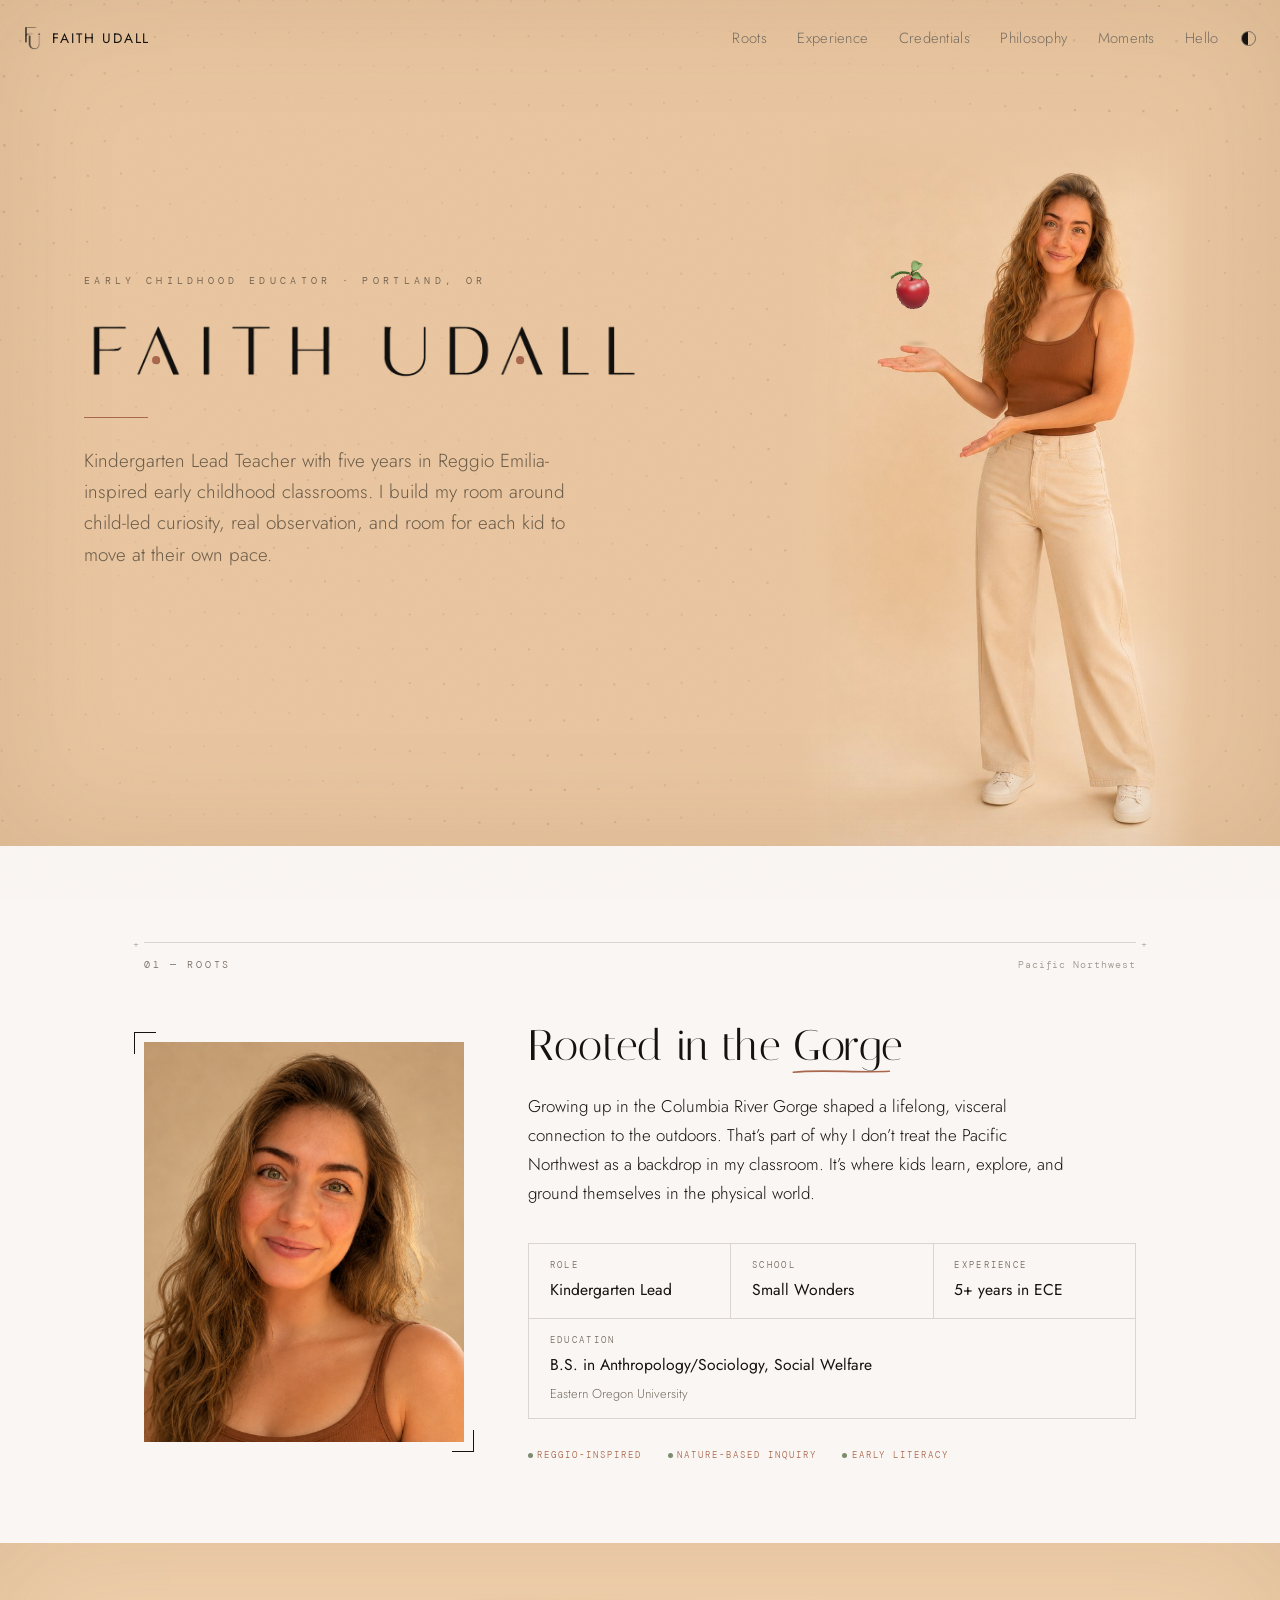
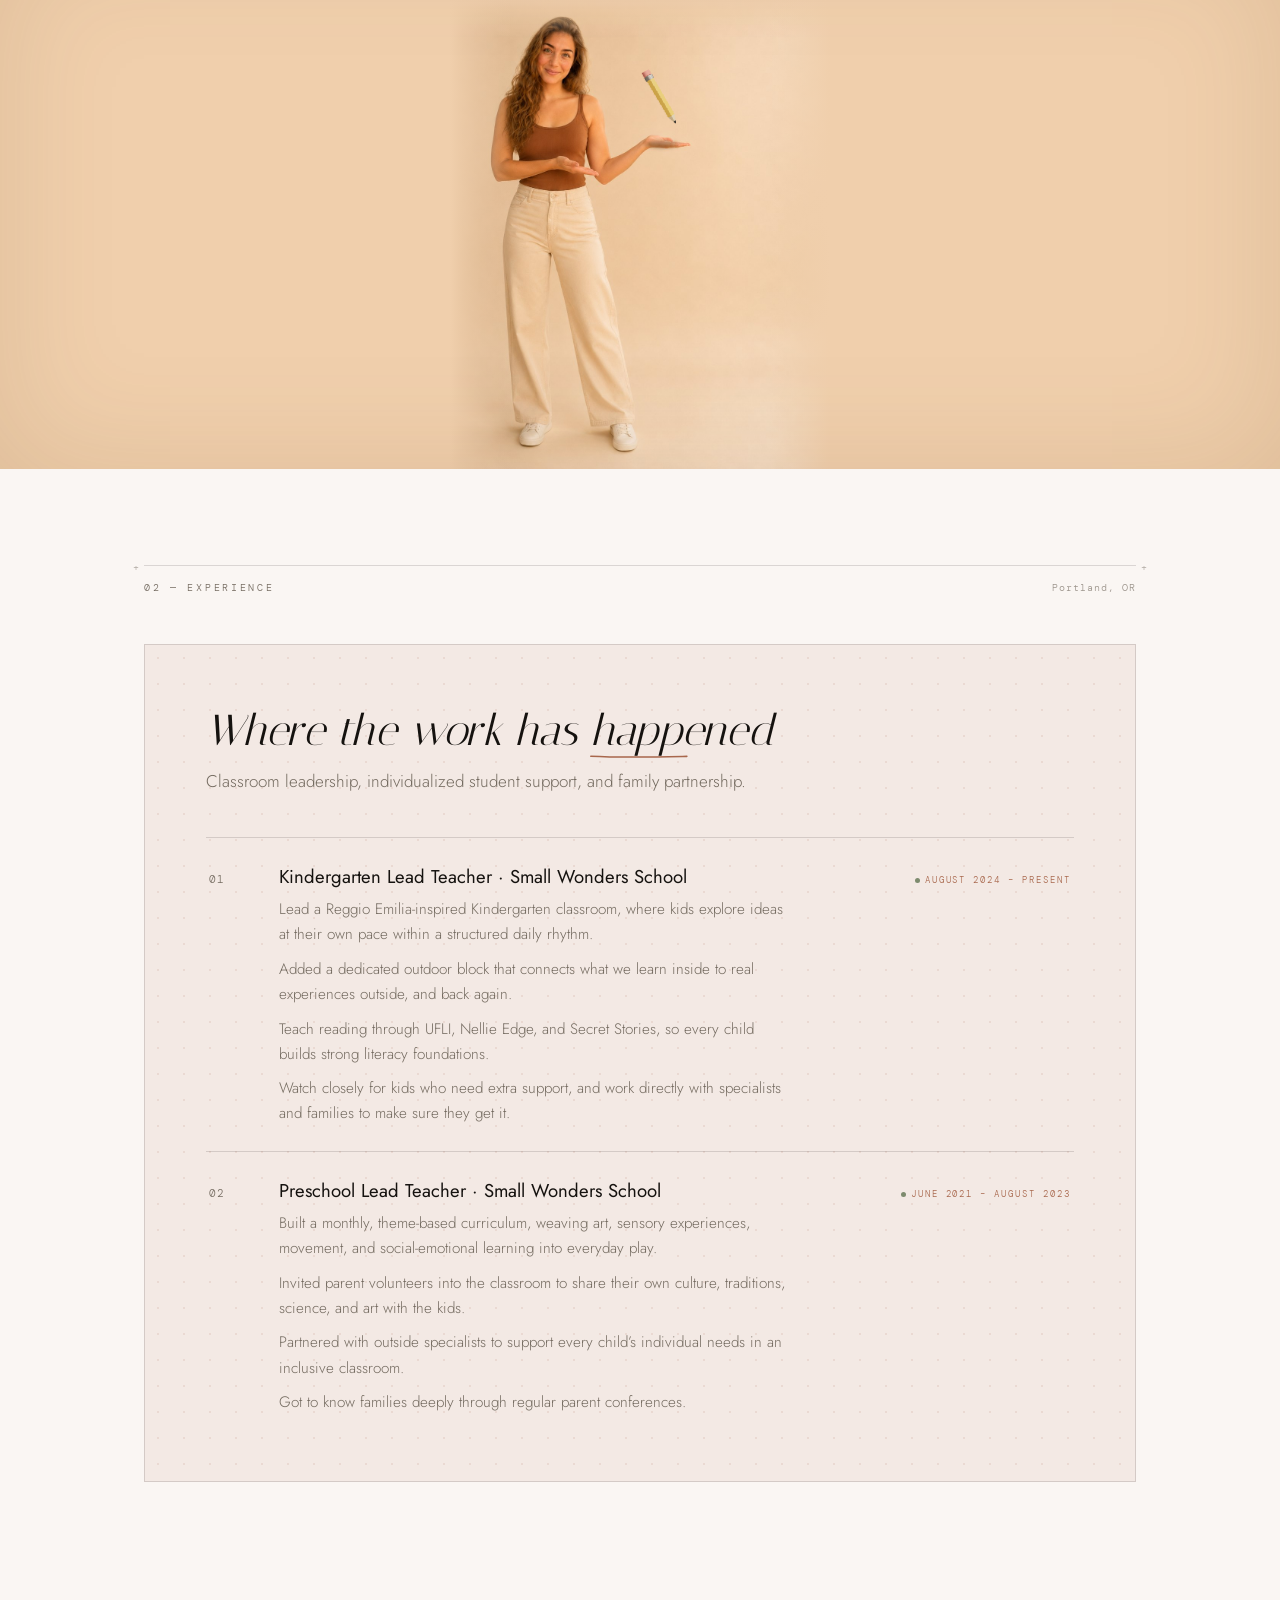
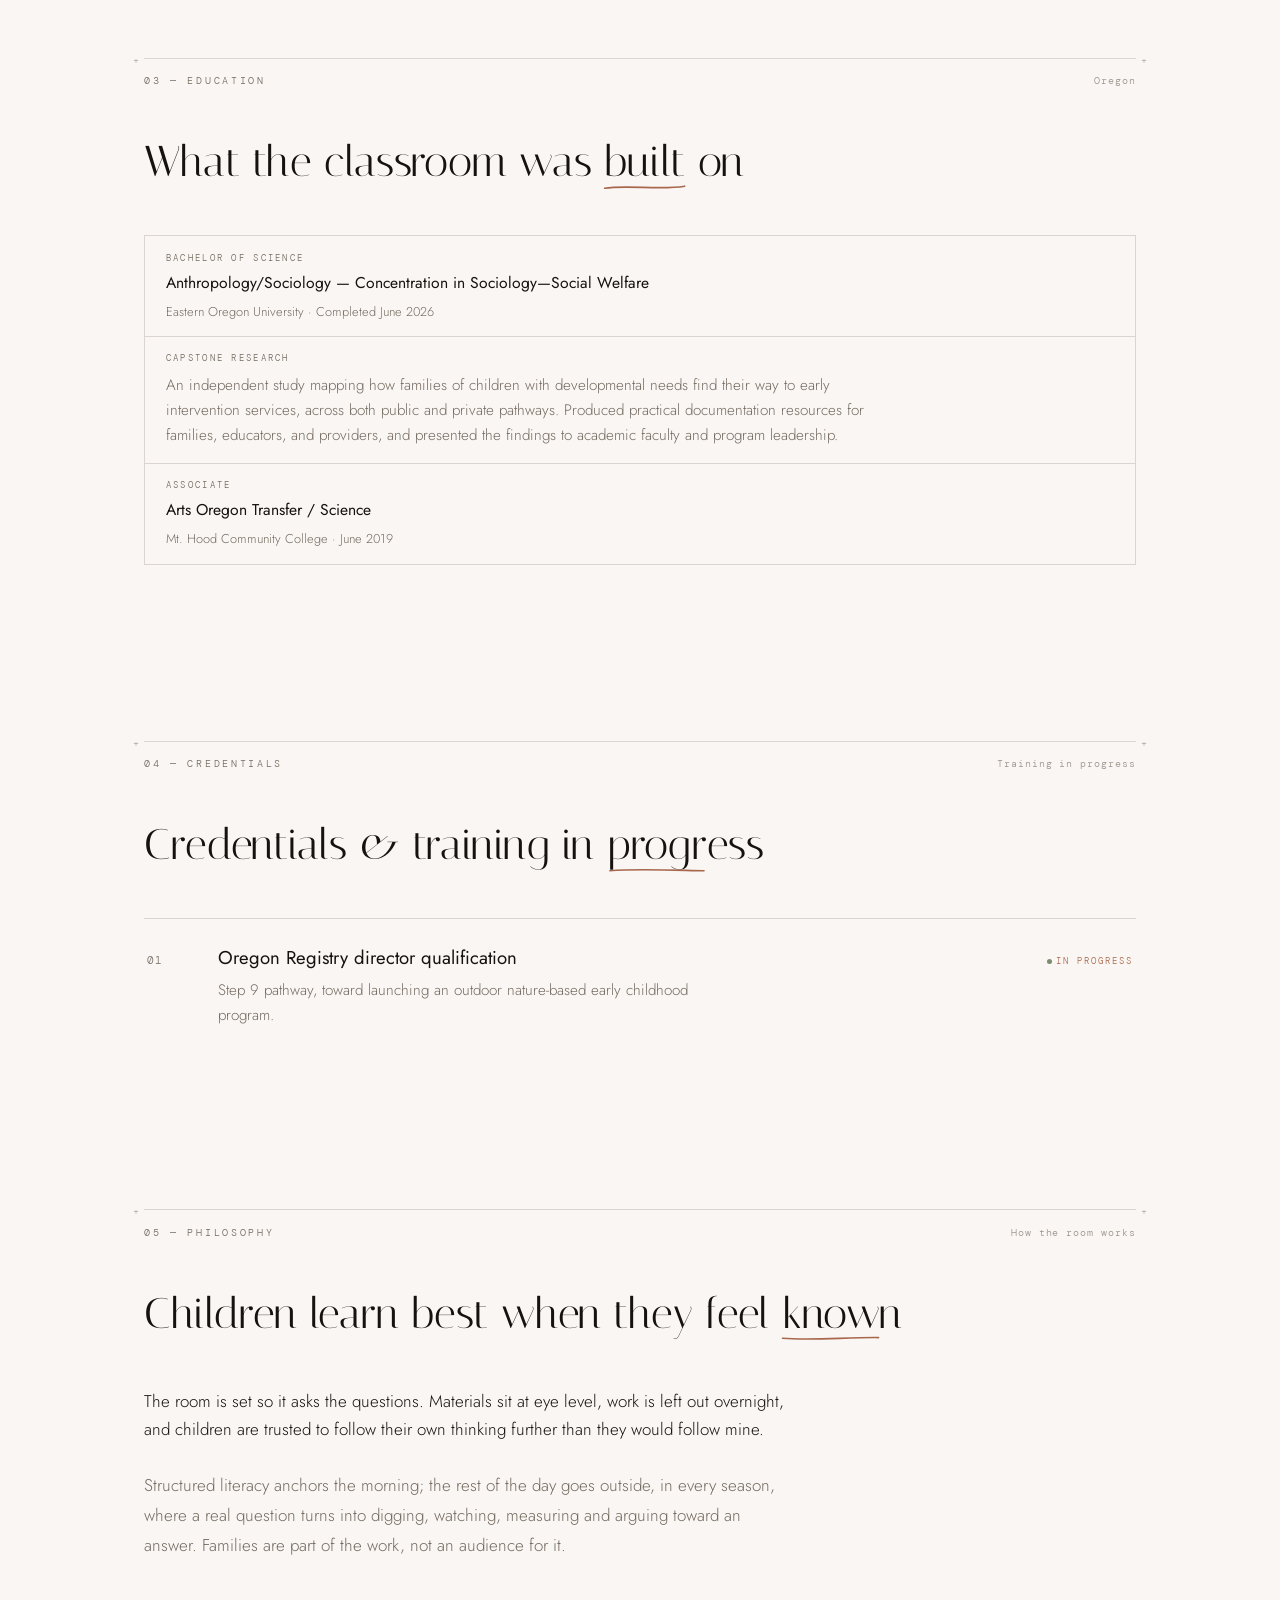
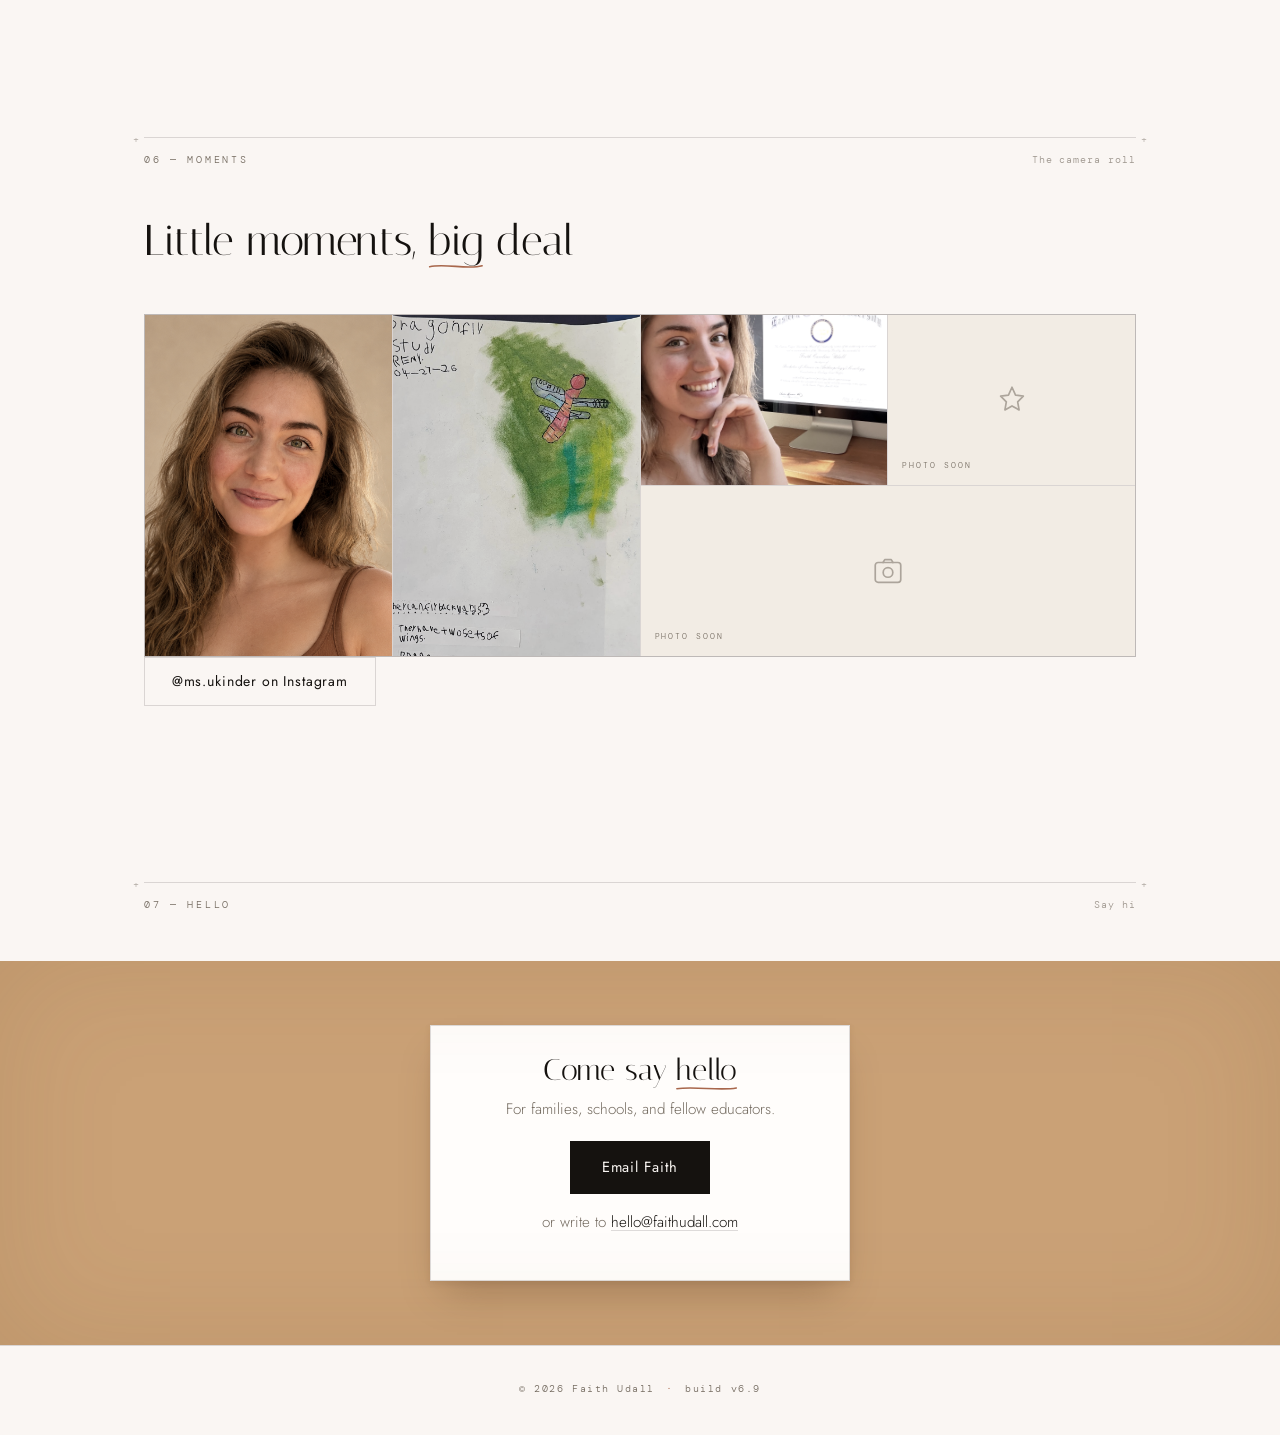
==== commit 962c0331: "Education: capstone sits with the degree it belongs to" ====
--- a/index.html
+++ b/index.html
@@ -33,7 +33,7 @@
   <link rel="preconnect" href="https://fonts.gstatic.com" crossorigin>
   <link href="https://fonts.googleapis.com/css2?family=Italiana&family=Jost:ital,wght@0,200..600;1,200..600&family=DM+Mono:wght@400;500&display=swap" rel="stylesheet">
 
-  <link rel="stylesheet" href="styles.css?v=6.8">
+  <link rel="stylesheet" href="styles.css?v=6.9">
 </head>
 <body>
 
@@ -197,11 +197,11 @@
       <h2 class="section__title t-fx" style="--d:0">What the classroom was <span class="uword">built<svg class="uline" viewBox="0 0 100 10" preserveAspectRatio="none" aria-hidden="true"><path d="M2 7 C 28 3.5, 70 9, 98 5" pathLength="1"/></svg></span> on</h2>
       <ul class="specs t-fx" style="--d:1">
         <li class="spec spec--full"><span class="spec__key">Bachelor of Science</span><span class="spec__val">Anthropology/Sociology — Concentration in Sociology—Social Welfare</span><span class="spec__sub">Eastern Oregon University · Completed June 2026</span></li>
-        <li class="spec spec--full"><span class="spec__key">Associate</span><span class="spec__val">Arts Oregon Transfer / Science</span><span class="spec__sub">Mt. Hood Community College · June 2019</span></li>
         <li class="spec spec--full">
           <span class="spec__key">Capstone Research</span>
           <p class="spec__body">An independent study mapping how families of children with developmental needs find their way to early intervention services, across both public and private pathways. Produced practical documentation resources for families, educators, and providers, and presented the findings to academic faculty and program leadership.</p>
         </li>
+        <li class="spec spec--full"><span class="spec__key">Associate</span><span class="spec__val">Arts Oregon Transfer / Science</span><span class="spec__sub">Mt. Hood Community College · June 2019</span></li>
       </ul>
     </section>
 
@@ -310,14 +310,14 @@
   </main>
 
   <footer class="foot">
-    <p>© <span id="year">2026</span> Faith Udall <i>·</i> build v6.8</p>
+    <p>© <span id="year">2026</span> Faith Udall <i>·</i> build v6.9</p>
   </footer>
 
   <script type="importmap">
     { "imports": { "three": "./vendor/three.module.min.js" } }
   </script>
-  <script src="main.js?v=6.8" defer></script>
-  <script type="module" src="apple3d.js?v=6.8"></script>
-    <script type="module" src="pencil3d.js?v=6.8"></script>
+  <script src="main.js?v=6.9" defer></script>
+  <script type="module" src="apple3d.js?v=6.9"></script>
+    <script type="module" src="pencil3d.js?v=6.9"></script>
 </body>
 </html>
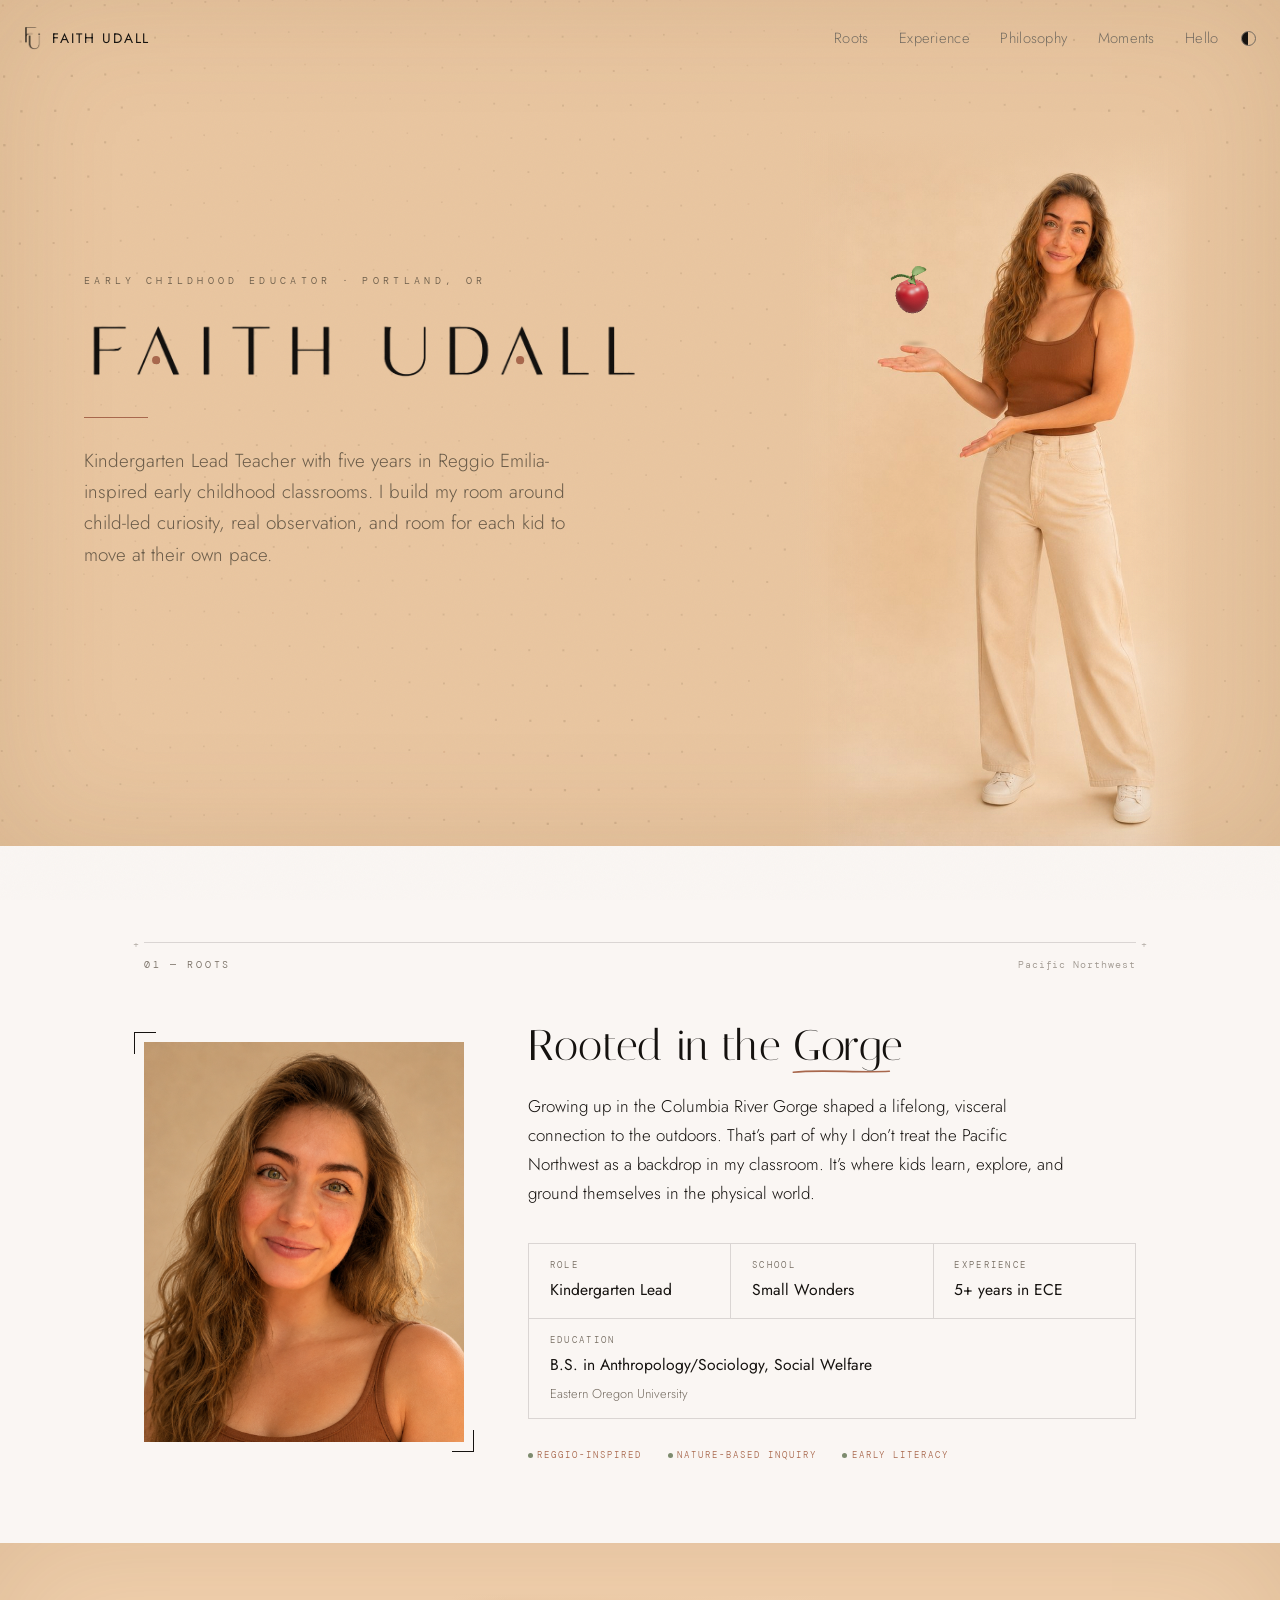
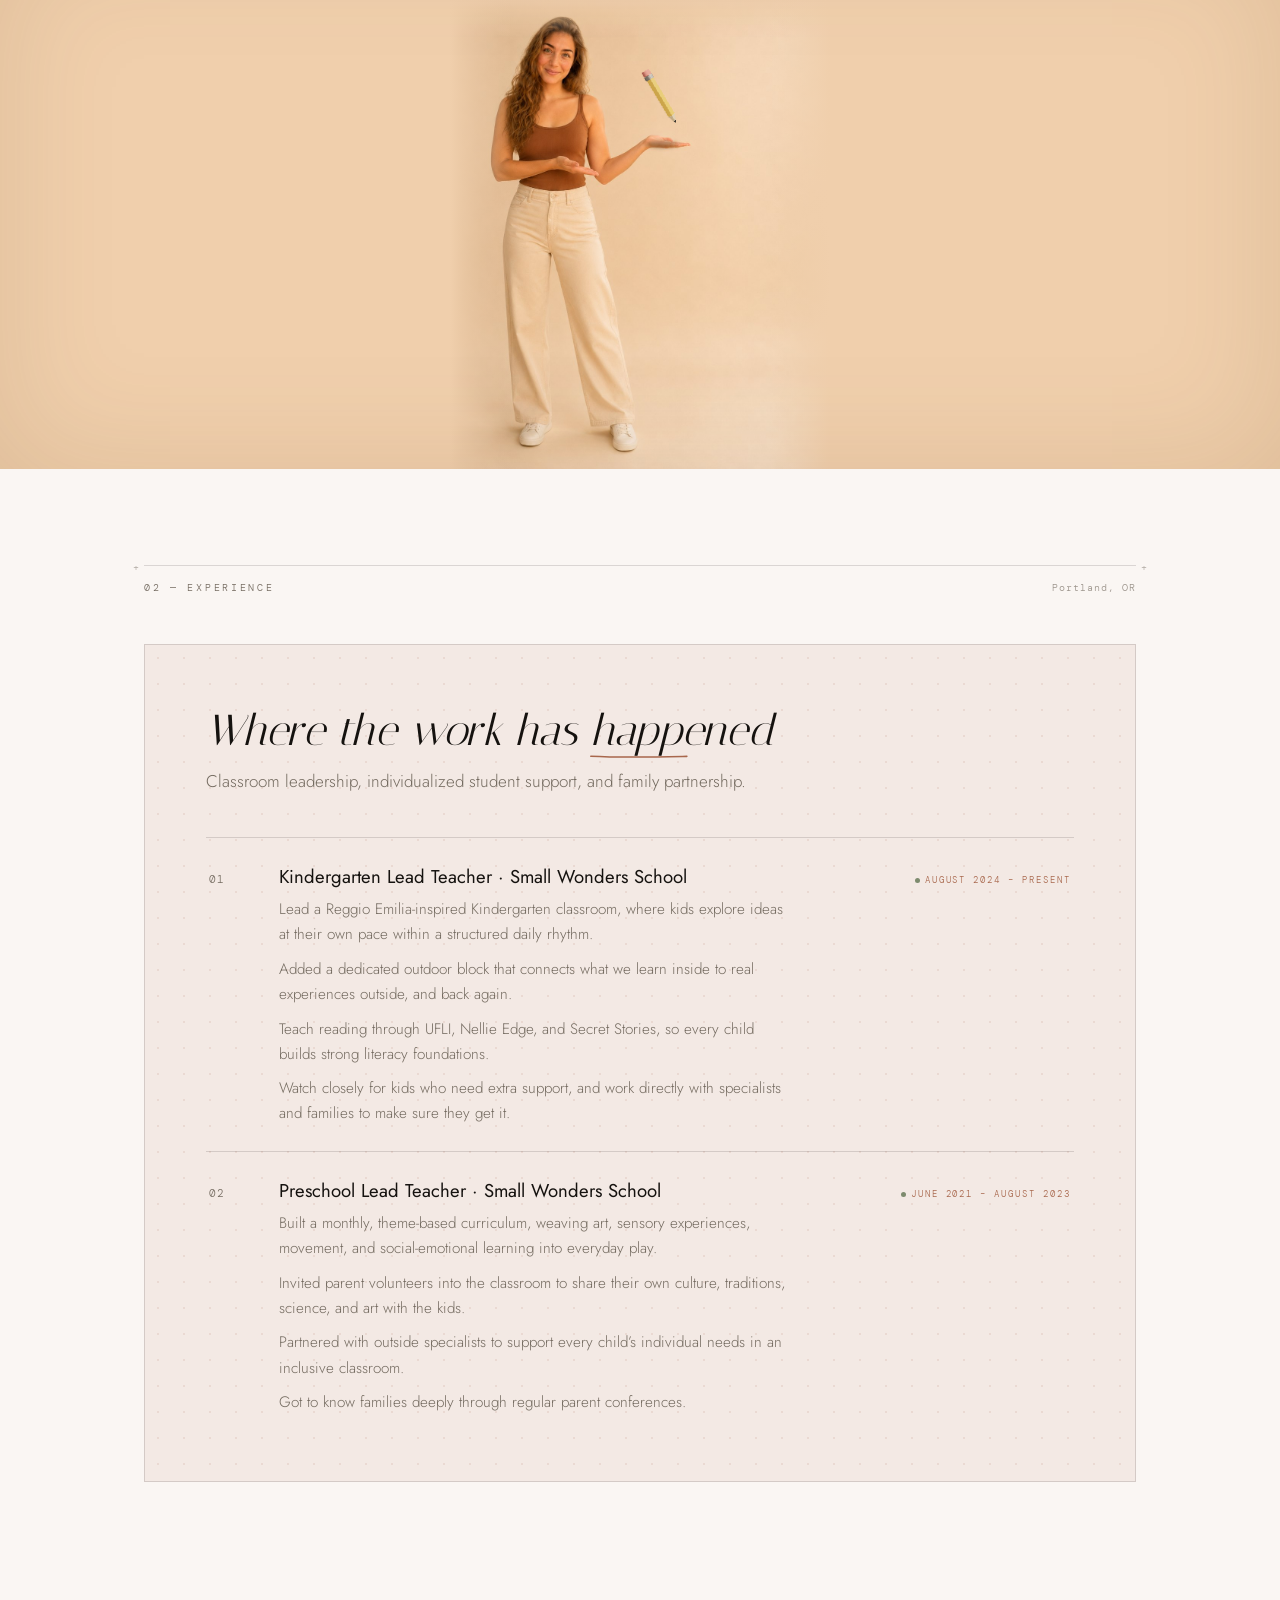
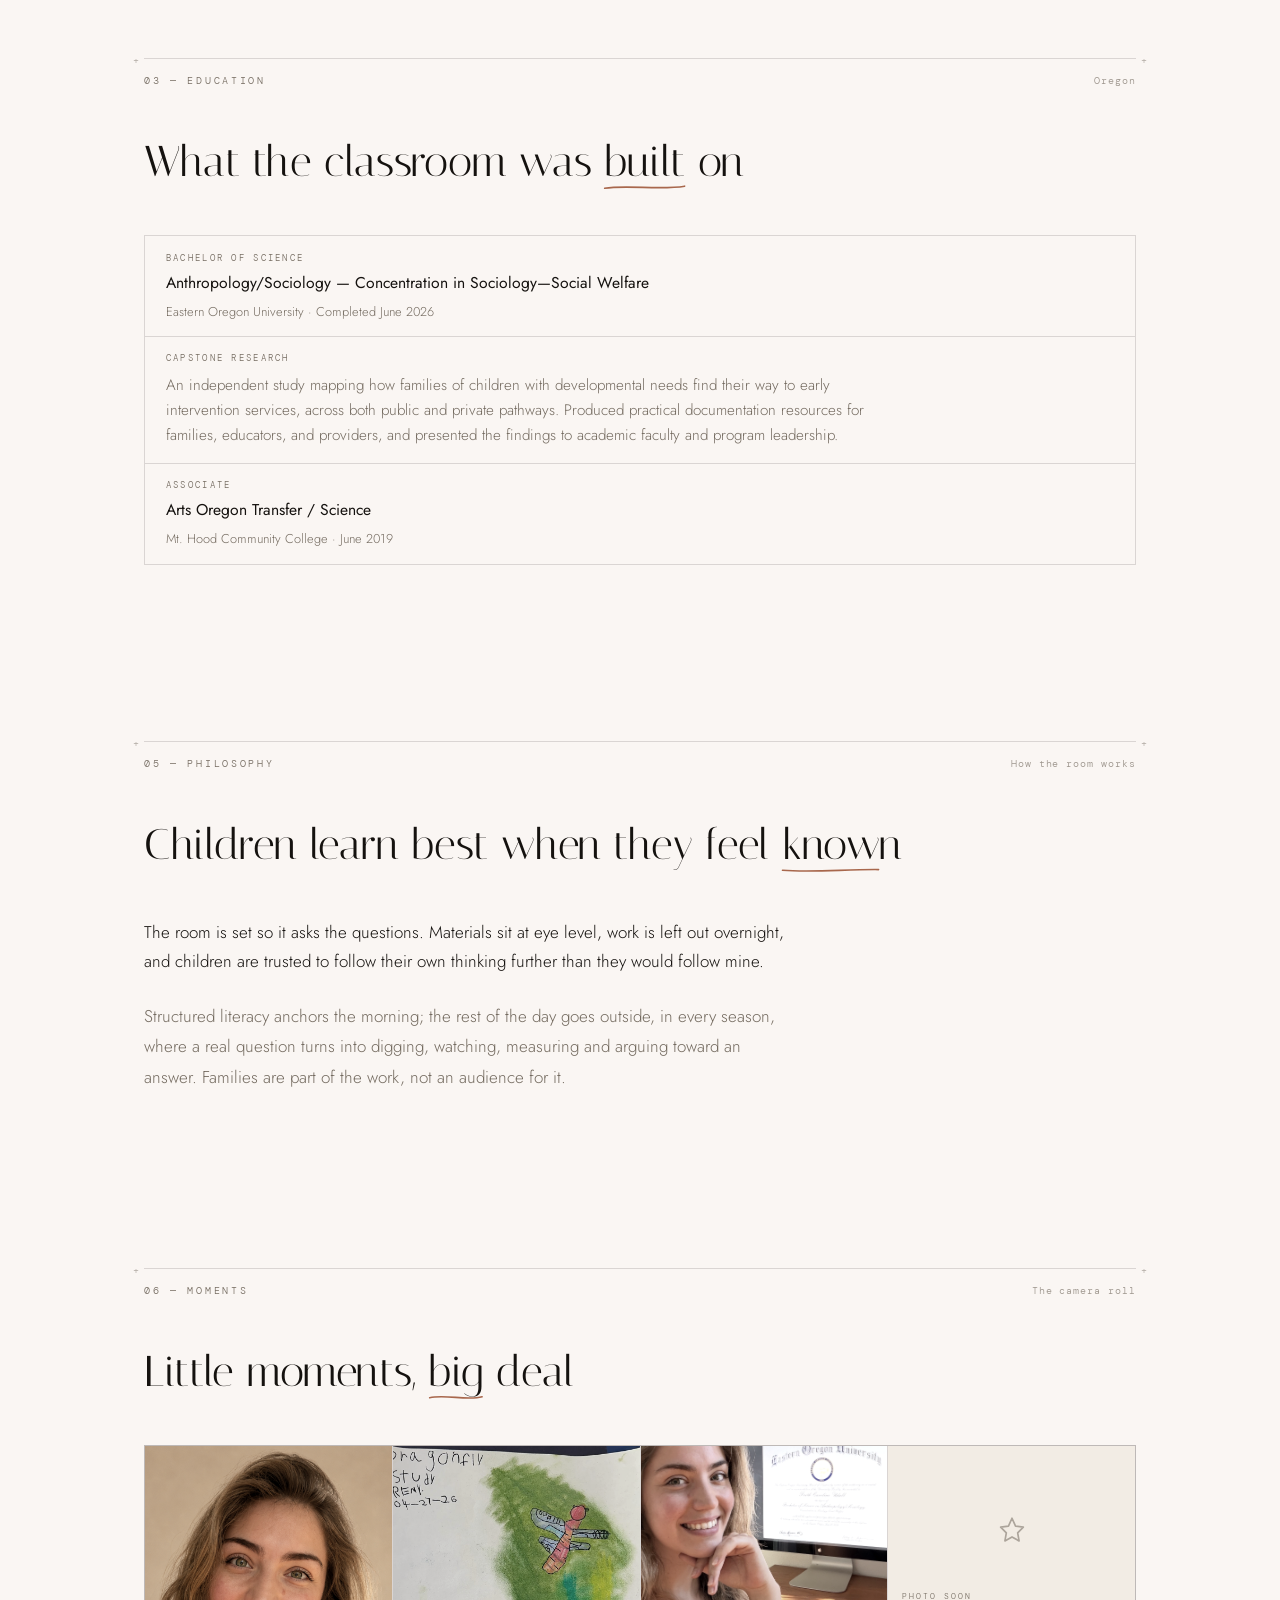
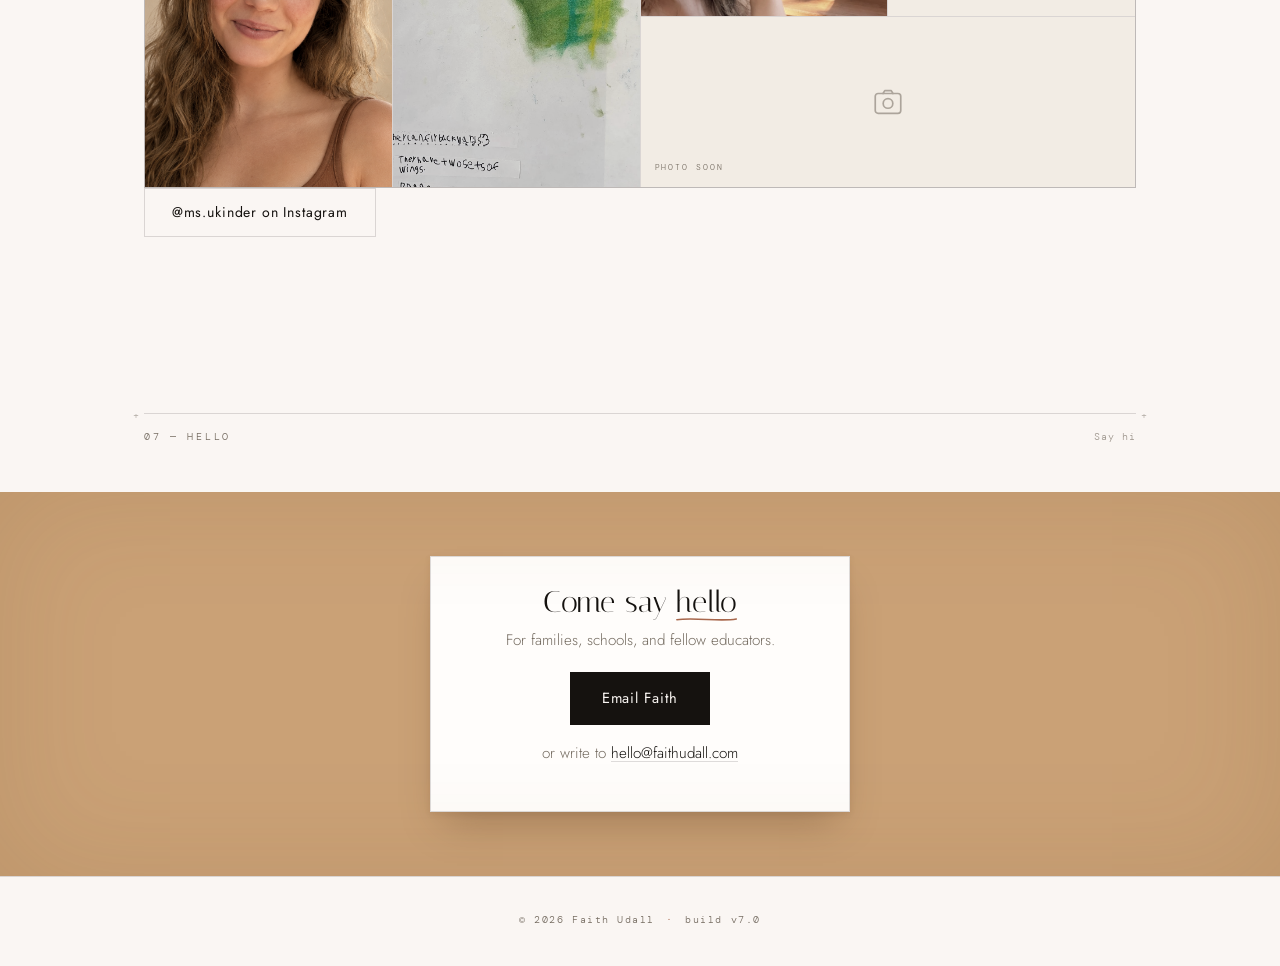
==== commit 384ee68c: "Cut the Credentials section" ====
--- a/index.html
+++ b/index.html
@@ -33,7 +33,7 @@
   <link rel="preconnect" href="https://fonts.gstatic.com" crossorigin>
   <link href="https://fonts.googleapis.com/css2?family=Italiana&family=Jost:ital,wght@0,200..600;1,200..600&family=DM+Mono:wght@400;500&display=swap" rel="stylesheet">
 
-  <link rel="stylesheet" href="styles.css?v=6.9">
+  <link rel="stylesheet" href="styles.css?v=7.0">
 </head>
 <body>
 
@@ -50,7 +50,6 @@
       <span class="chrome__links">
         <a href="#roots">Roots</a>
         <a href="#experience">Experience</a>
-        <a href="#credentials">Credentials</a>
         <a href="#philosophy">Philosophy</a>
         <a href="#moments">Moments</a>
         <a href="#hello">Hello</a>
@@ -205,25 +204,6 @@
       </ul>
     </section>
 
-    <!-- ── 04 Credentials ── -->
-    <section id="credentials" class="section">
-      <div class="section__rail">
-        <span class="coord">04 — Credentials</span>
-        <span class="coord coord--note">Training in progress</span>
-      </div>
-      <h2 class="section__title t-fx" style="--d:0">Credentials &amp; training in <span class="uword">progress<svg class="uline" viewBox="0 0 100 10" preserveAspectRatio="none" aria-hidden="true"><path d="M3 6.5 C 30 3, 72 9.5, 97 5.5" pathLength="1"/></svg></span></h2>
-      <ol class="ideas t-fx" style="--d:1">
-        <li class="idea">
-          <span class="idea__num" aria-hidden="true">01</span>
-          <div class="idea__body">
-            <h3>Oregon Registry director qualification</h3>
-            <p>Step 9 pathway, toward launching an outdoor nature-based early childhood program.</p>
-          </div>
-          <span class="chip"><span class="chip__dot" aria-hidden="true"></span>In progress</span>
-        </li>
-      </ol>
-    </section>
-
     <!-- ── 05 Philosophy ──
          ✏️ DRAFT — Faith, rewrite these two paragraphs in your own words. -->
     <section id="philosophy" class="section">
@@ -310,14 +290,14 @@
   </main>
 
   <footer class="foot">
-    <p>© <span id="year">2026</span> Faith Udall <i>·</i> build v6.9</p>
+    <p>© <span id="year">2026</span> Faith Udall <i>·</i> build v7.0</p>
   </footer>
 
   <script type="importmap">
     { "imports": { "three": "./vendor/three.module.min.js" } }
   </script>
-  <script src="main.js?v=6.9" defer></script>
-  <script type="module" src="apple3d.js?v=6.9"></script>
-    <script type="module" src="pencil3d.js?v=6.9"></script>
+  <script src="main.js?v=7.0" defer></script>
+  <script type="module" src="apple3d.js?v=7.0"></script>
+    <script type="module" src="pencil3d.js?v=7.0"></script>
 </body>
 </html>
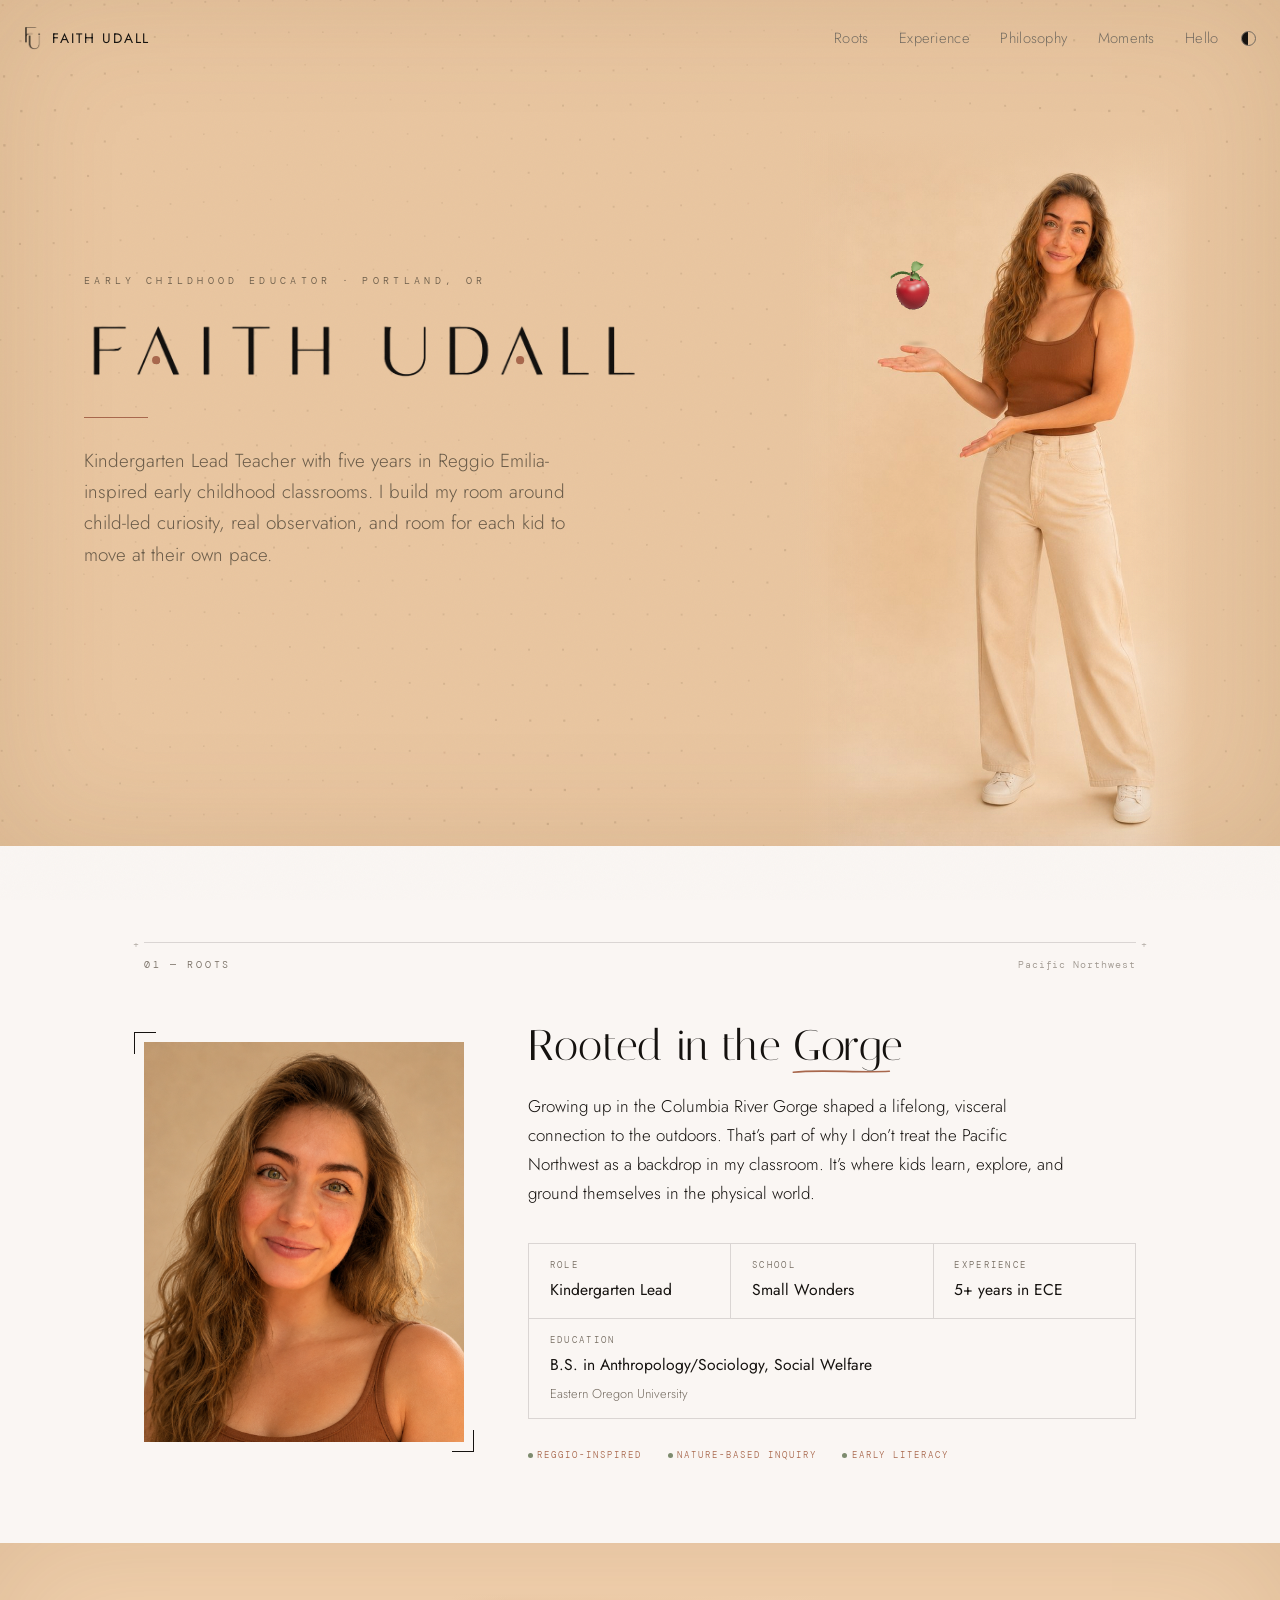
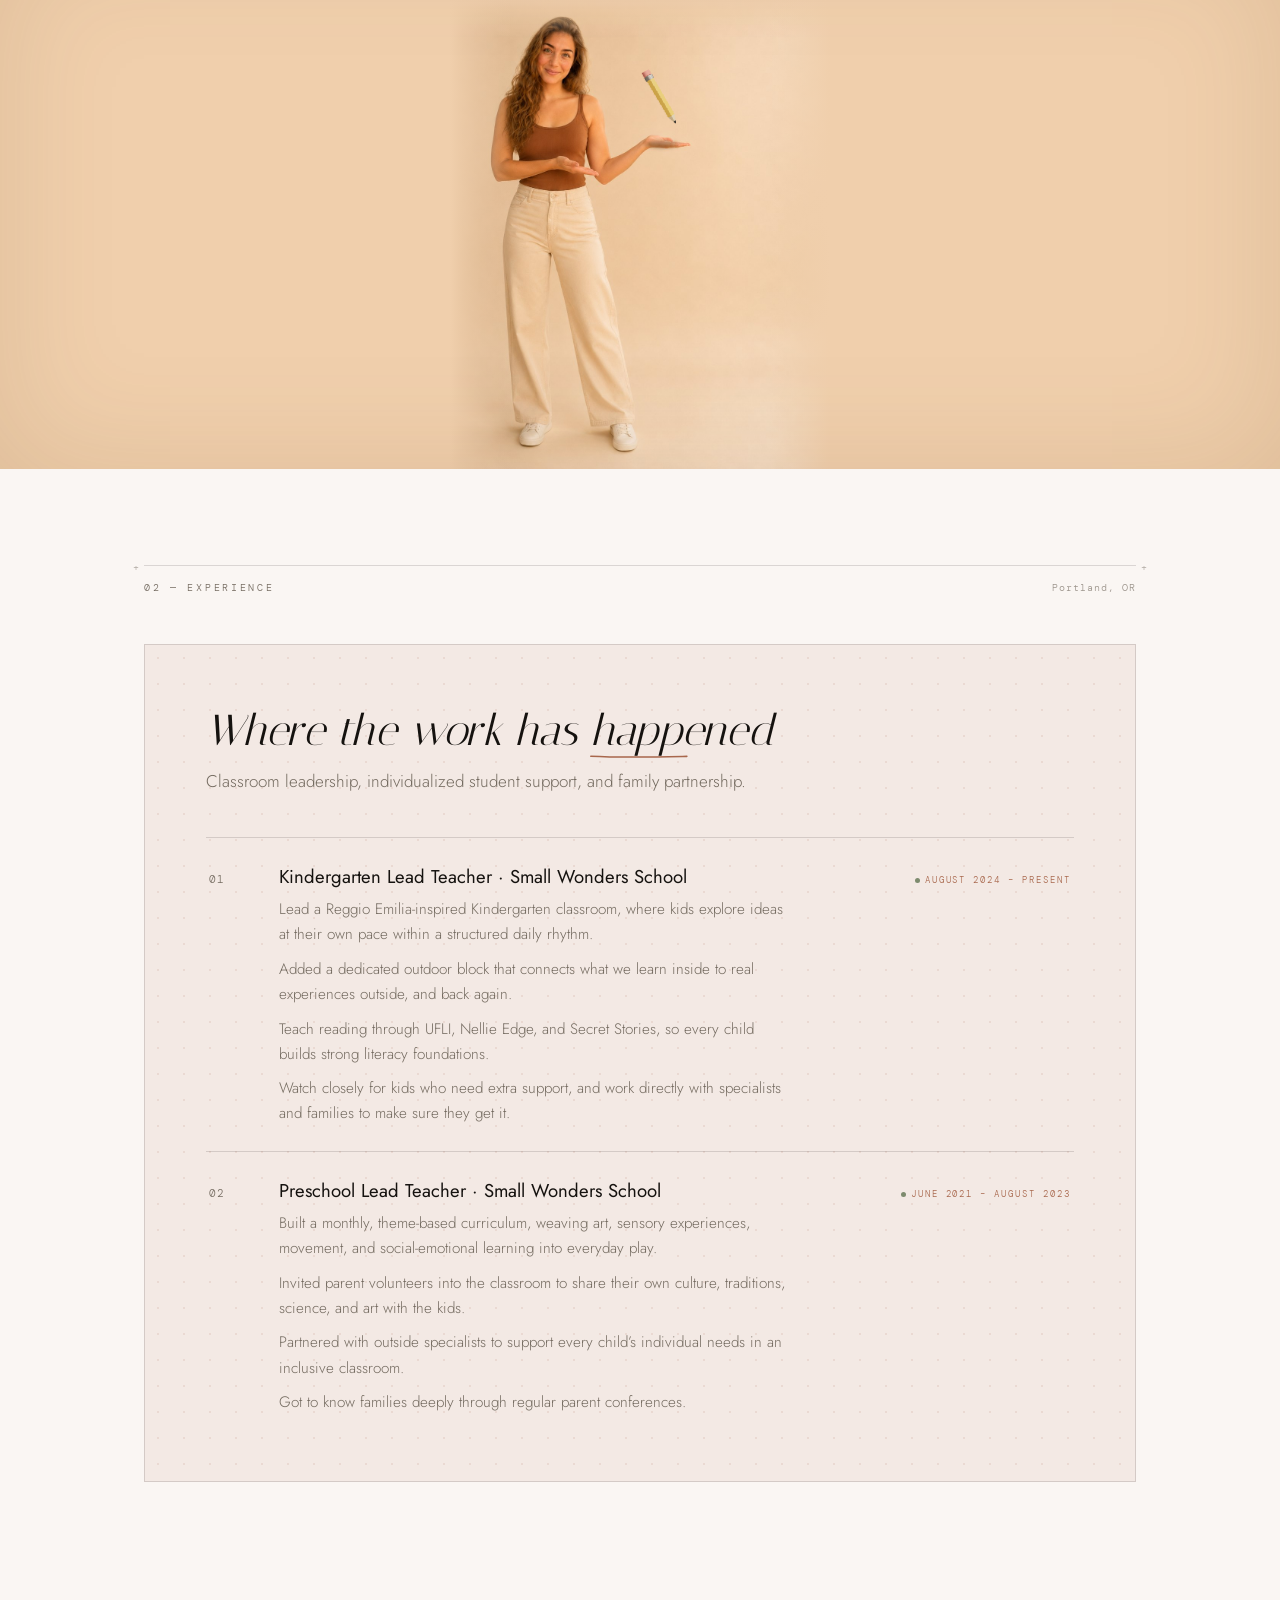
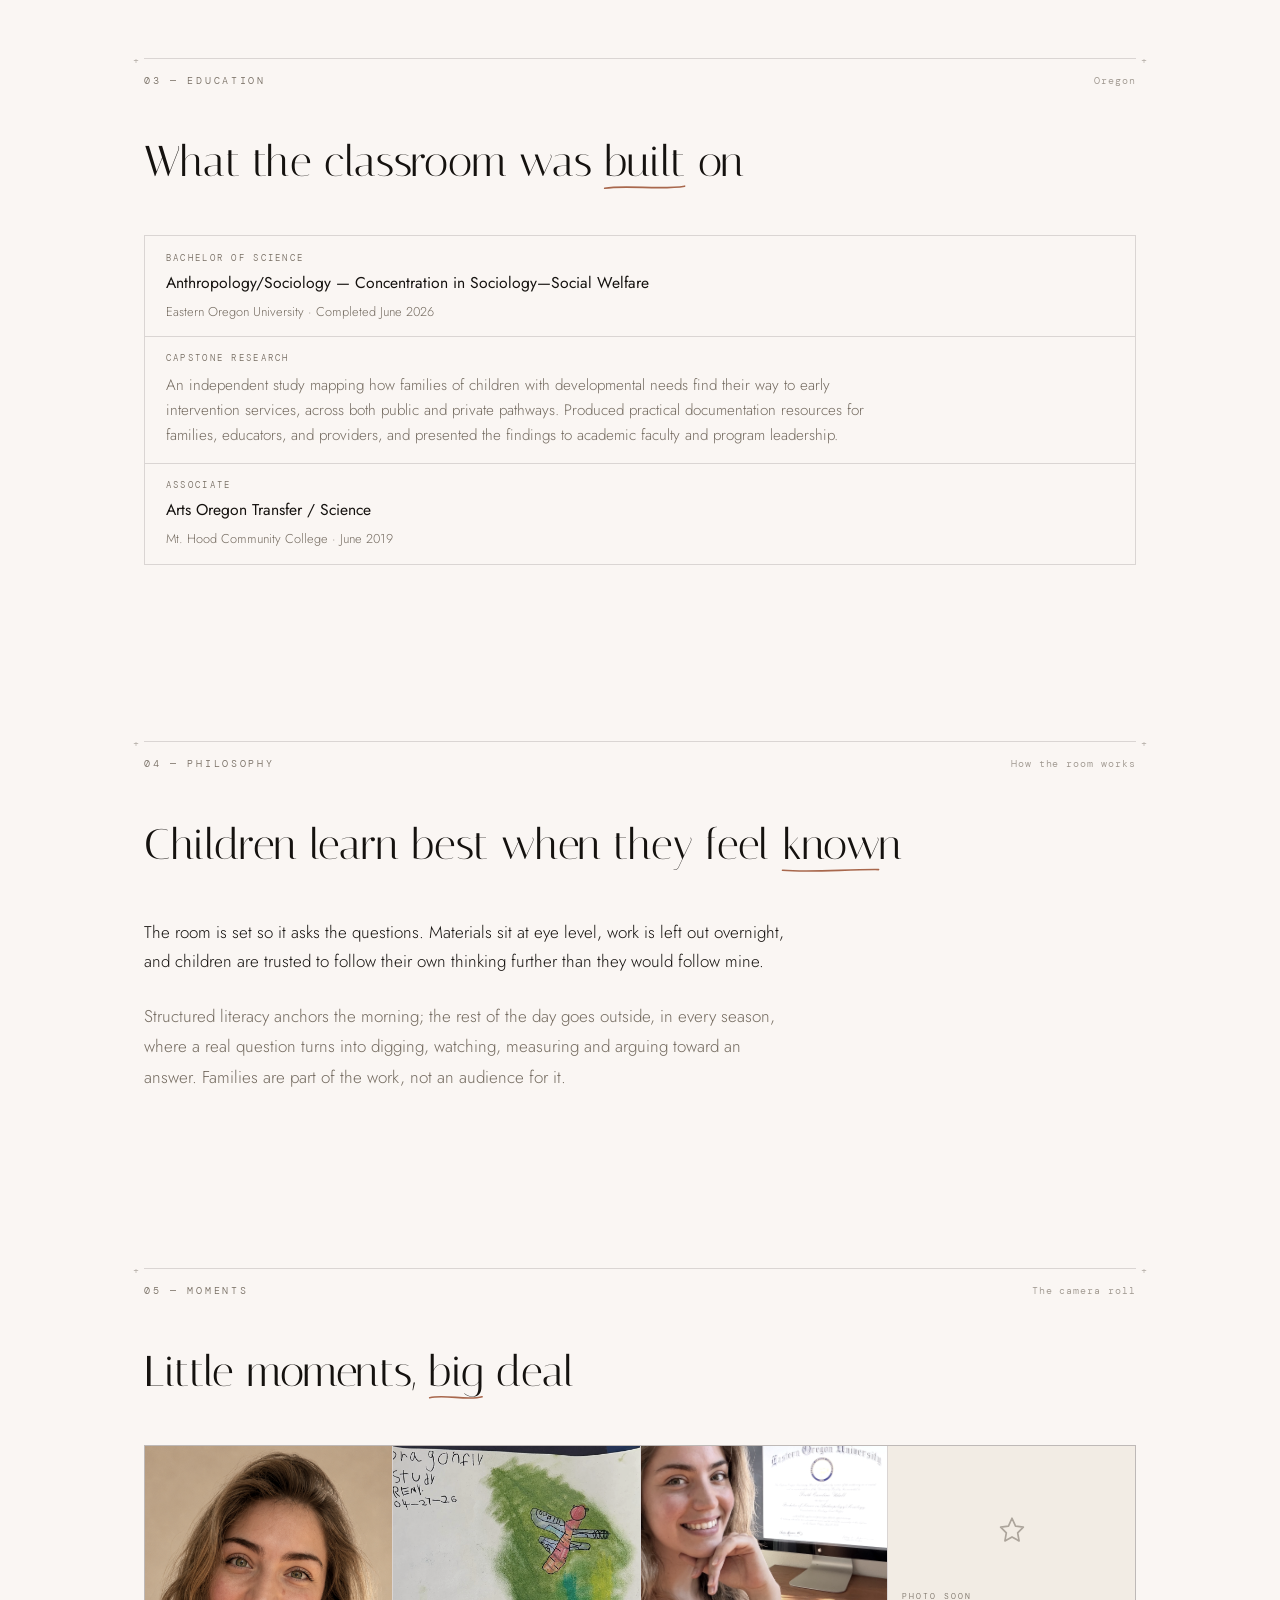
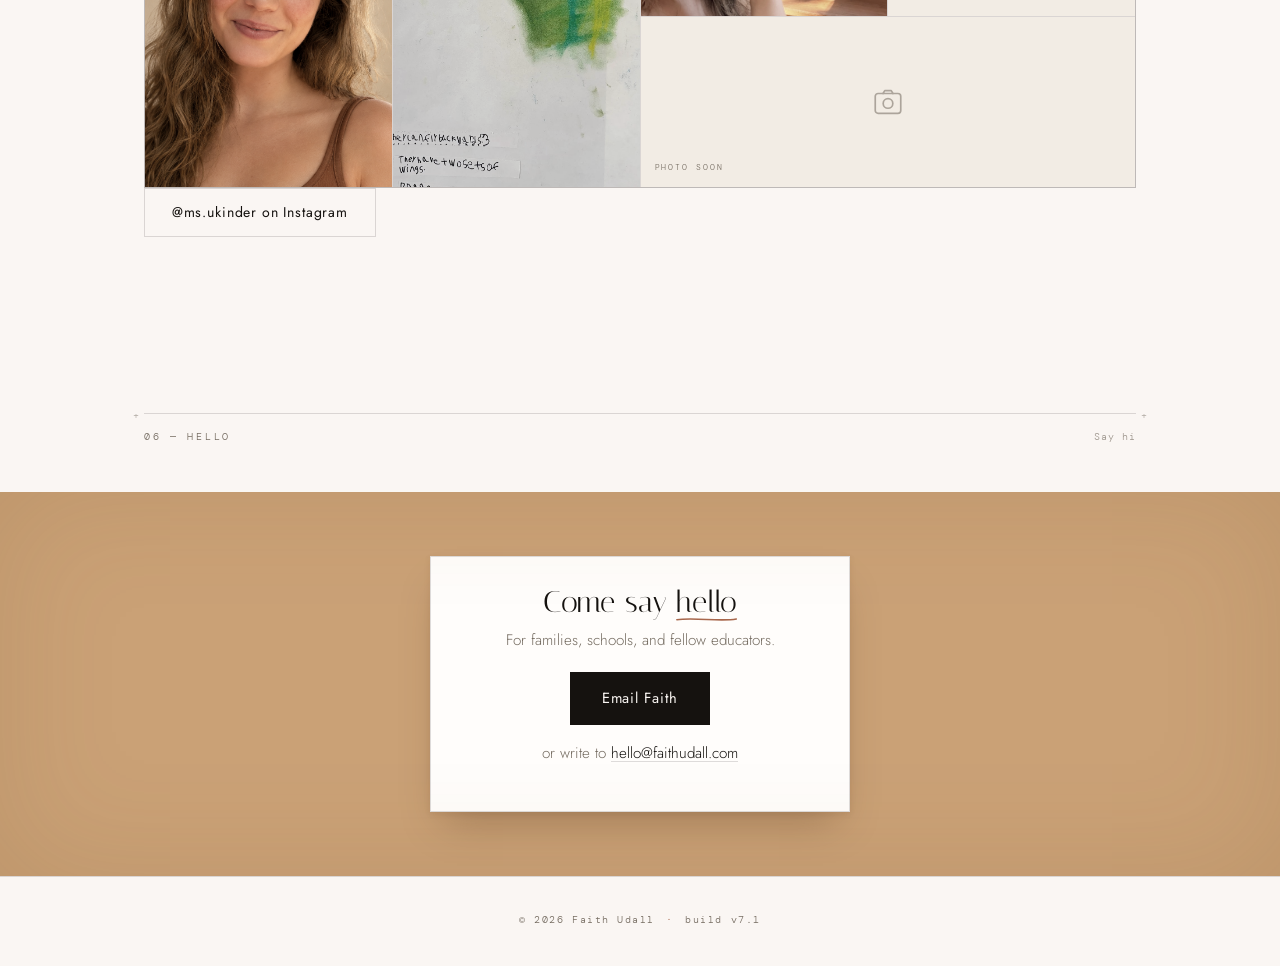
==== commit 225ccfa2: "Renumber sections after the cut" ====
--- a/index.html
+++ b/index.html
@@ -33,7 +33,7 @@
   <link rel="preconnect" href="https://fonts.gstatic.com" crossorigin>
   <link href="https://fonts.googleapis.com/css2?family=Italiana&family=Jost:ital,wght@0,200..600;1,200..600&family=DM+Mono:wght@400;500&display=swap" rel="stylesheet">
 
-  <link rel="stylesheet" href="styles.css?v=7.0">
+  <link rel="stylesheet" href="styles.css?v=7.1">
 </head>
 <body>
 
@@ -204,11 +204,11 @@
       </ul>
     </section>
 
-    <!-- ── 05 Philosophy ──
+    <!-- ── 04 Philosophy ──
          ✏️ DRAFT — Faith, rewrite these two paragraphs in your own words. -->
     <section id="philosophy" class="section">
       <div class="section__rail">
-        <span class="coord">05 — Philosophy</span>
+        <span class="coord">04 — Philosophy</span>
         <span class="coord coord--note">How the room works</span>
       </div>
       <h2 class="section__title t-fx" style="--d:0">Children learn best when they feel <span class="uword">known<svg class="uline" viewBox="0 0 100 10" preserveAspectRatio="none" aria-hidden="true"><path d="M2 6 C 30 9, 68 3, 98 6.5" pathLength="1"/></svg></span></h2>
@@ -227,10 +227,10 @@
       </div>
     </section>
 
-    <!-- ── 06 Moments — the picture wall, ready for photos ── -->
+    <!-- ── 05 Moments — the picture wall, ready for photos ── -->
     <section id="moments" class="section">
       <div class="section__rail">
-        <span class="coord">06 — Moments</span>
+        <span class="coord">05 — Moments</span>
         <span class="coord coord--note">The camera roll</span>
       </div>
       <h2 class="section__title t-fx" style="--d:0">Little moments, <span class="uword">big<svg class="uline" viewBox="0 0 100 10" preserveAspectRatio="none" aria-hidden="true"><path d="M3 6.5 C 30 3, 72 9.5, 97 5.5" pathLength="1"/></svg></span> deal</h2>
@@ -269,10 +269,10 @@
       </p>
     </section>
 
-    <!-- ── 07 Hello ── -->
+    <!-- ── 06 Hello ── -->
     <section id="hello" class="section section--hello">
       <div class="section__rail">
-        <span class="coord">07 — Hello</span>
+        <span class="coord">06 — Hello</span>
         <span class="coord coord--note">Say hi</span>
       </div>
       <div class="stage stage--hello t-fx" style="--d:0">
@@ -290,14 +290,14 @@
   </main>
 
   <footer class="foot">
-    <p>© <span id="year">2026</span> Faith Udall <i>·</i> build v7.0</p>
+    <p>© <span id="year">2026</span> Faith Udall <i>·</i> build v7.1</p>
   </footer>
 
   <script type="importmap">
     { "imports": { "three": "./vendor/three.module.min.js" } }
   </script>
-  <script src="main.js?v=7.0" defer></script>
-  <script type="module" src="apple3d.js?v=7.0"></script>
-    <script type="module" src="pencil3d.js?v=7.0"></script>
+  <script src="main.js?v=7.1" defer></script>
+  <script type="module" src="apple3d.js?v=7.1"></script>
+    <script type="module" src="pencil3d.js?v=7.1"></script>
 </body>
 </html>
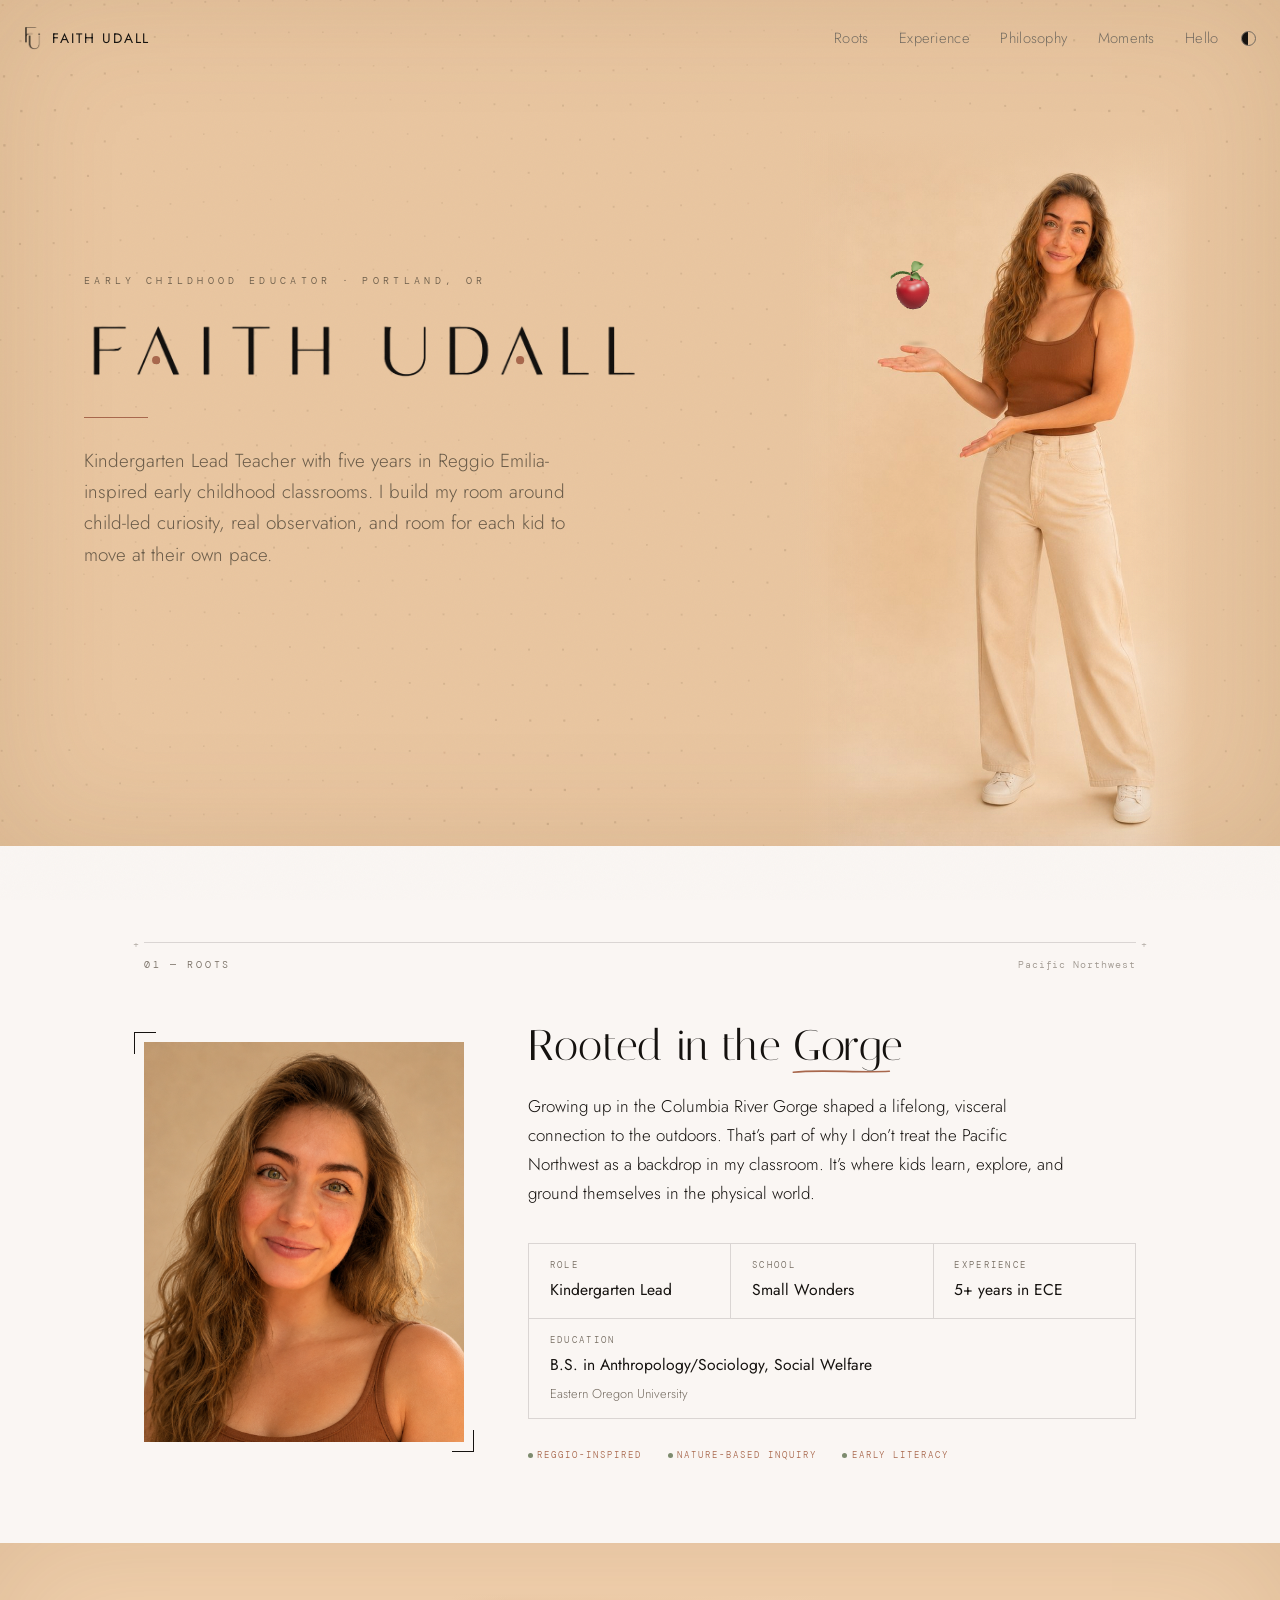
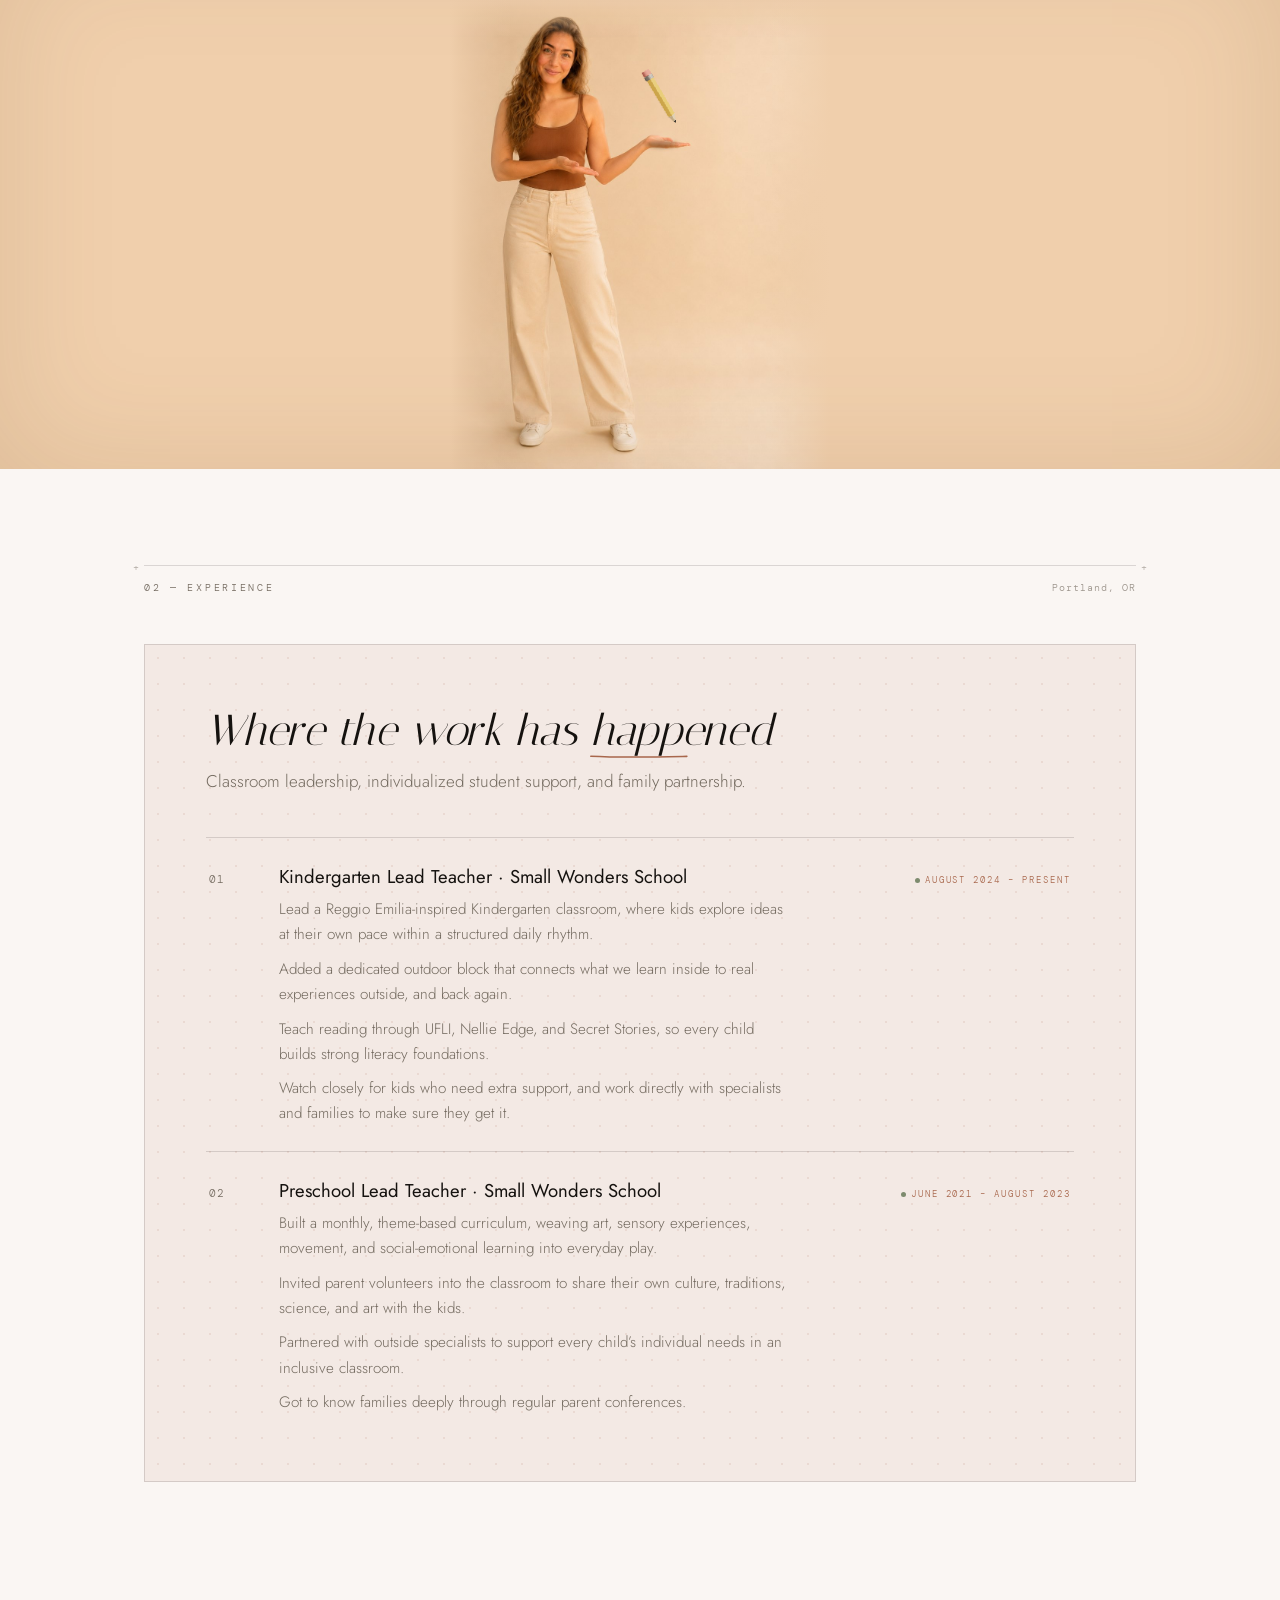
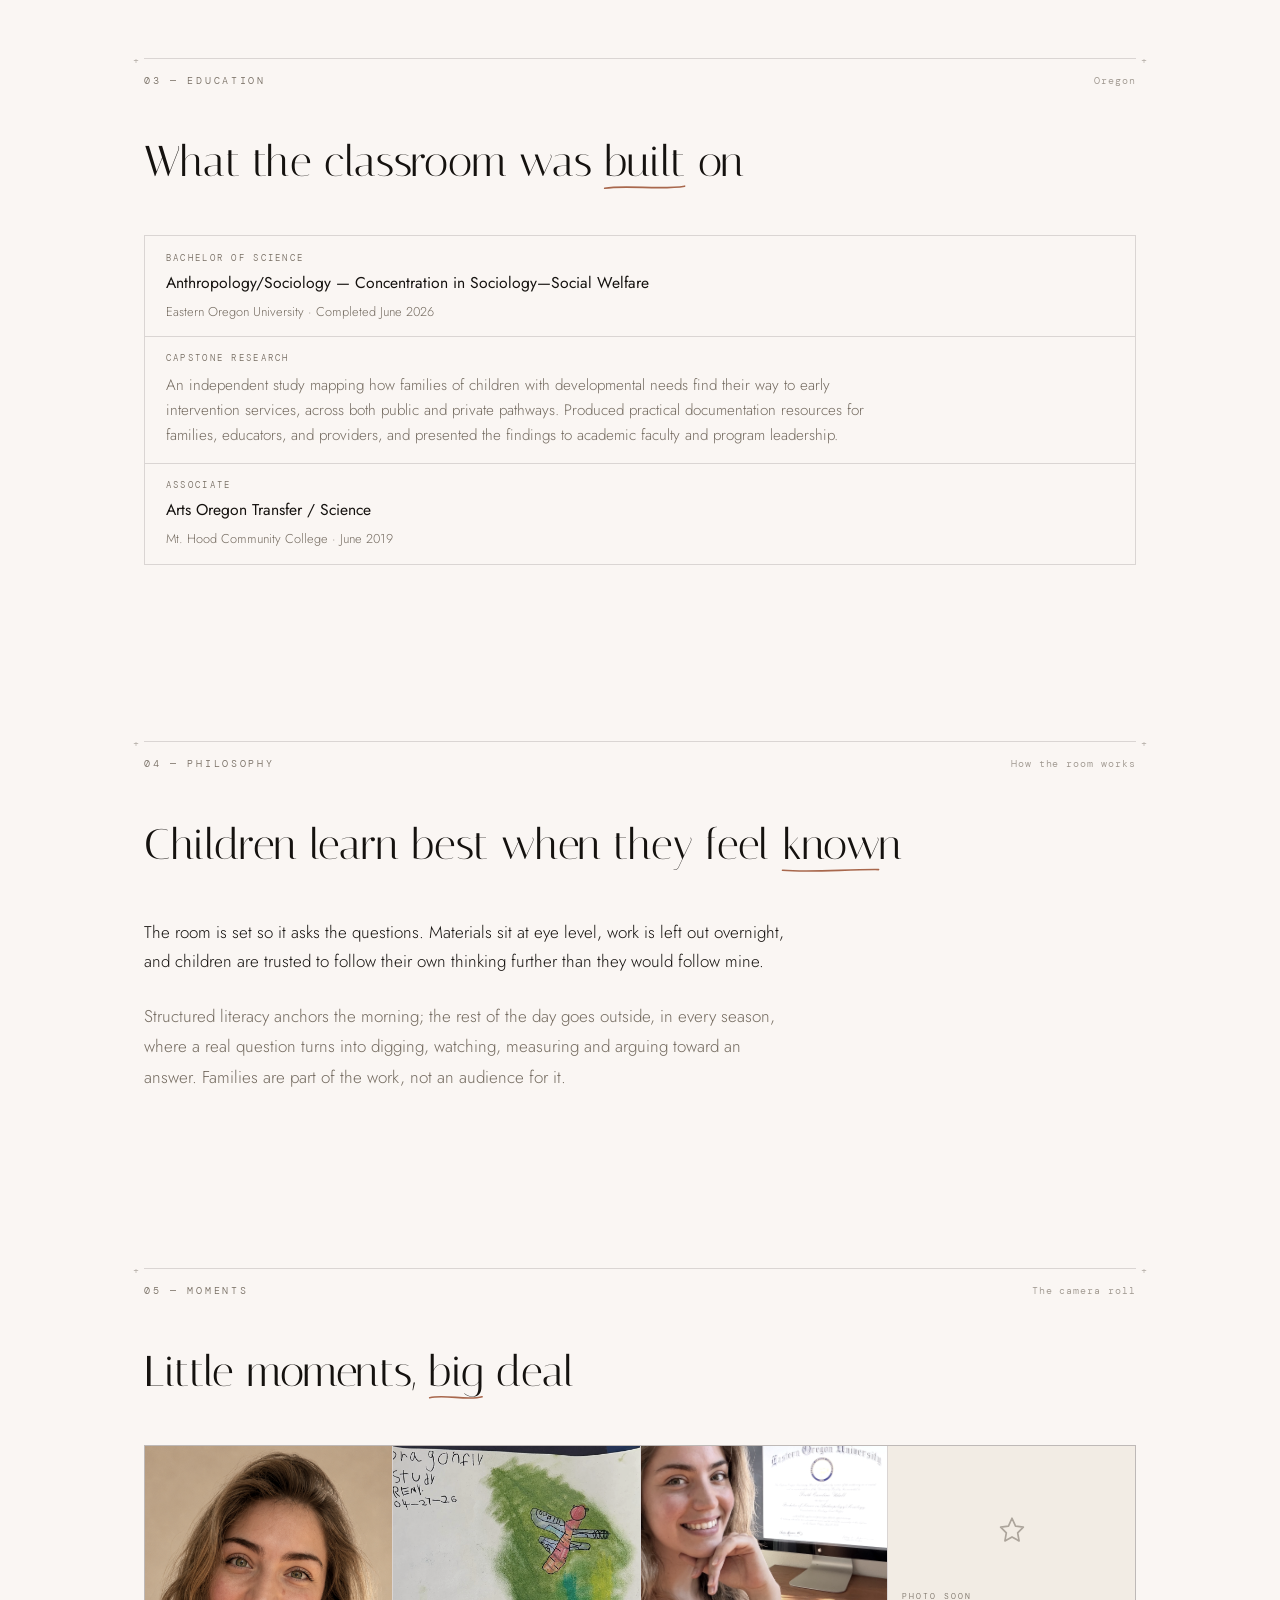
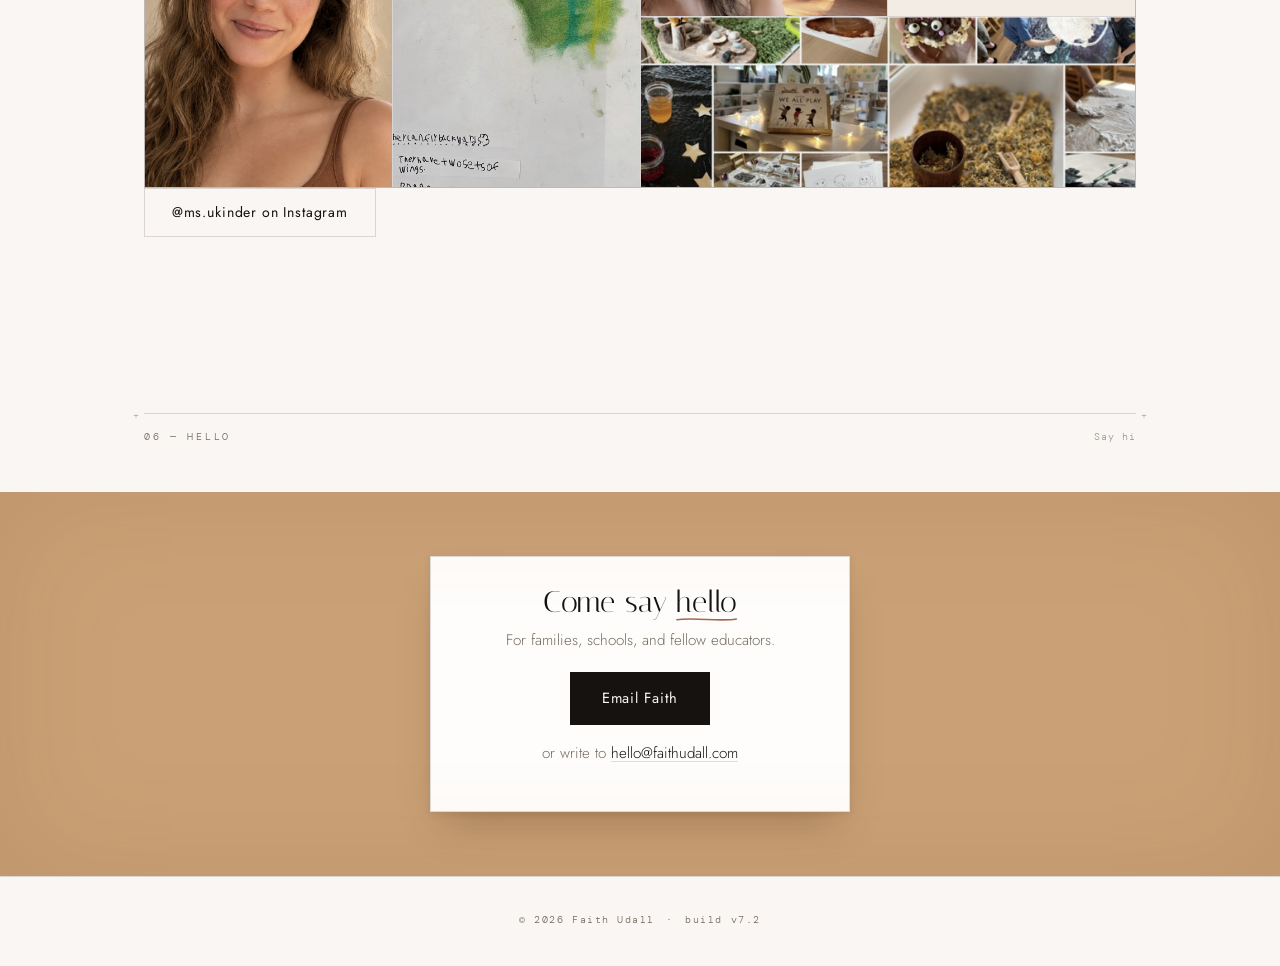
==== commit 1494fdbb: "Moments: classroom collage in the wide slot" ====
--- a/index.html
+++ b/index.html
@@ -33,7 +33,7 @@
   <link rel="preconnect" href="https://fonts.gstatic.com" crossorigin>
   <link href="https://fonts.googleapis.com/css2?family=Italiana&family=Jost:ital,wght@0,200..600;1,200..600&family=DM+Mono:wght@400;500&display=swap" rel="stylesheet">
 
-  <link rel="stylesheet" href="styles.css?v=7.1">
+  <link rel="stylesheet" href="styles.css?v=7.2">
 </head>
 <body>
 
@@ -255,14 +255,9 @@
           </svg>
           <span class="tile__note">Photo soon</span>
         </div>
-        <div class="tile tile--soon tile--wide t-fx" style="--d:5">
-          <svg viewBox="0 0 24 24" fill="none" stroke="currentColor" stroke-width="1.2" stroke-linecap="round" stroke-linejoin="round" aria-hidden="true">
-            <rect x="3" y="6" width="18" height="14" rx="2"/>
-            <path d="M8.5 6l1.2-2h4.6l1.2 2"/>
-            <circle cx="12" cy="13" r="3.4"/>
-          </svg>
-          <span class="tile__note">Photo soon</span>
-        </div>
+        <figure class="tile tile--wide t-fx" style="--d:5">
+          <img src="images/classroom-collage.jpg" alt="A collage of classroom work: a small-world nature tray, paint and sensory play, a decorated gingerbread face, children at an easel, coloured liquid in jars, a “We All Play” book display, printmaking and child drawings, a dried-flower sensory bin, and hands in shaving cream" width="640" height="320">
+        </figure>
       </div>
       <p class="hero__actions t-fx" style="--d:6">
         <a class="btn btn--ghost" href="https://www.instagram.com/ms.ukinder/" rel="me noopener" target="_blank">@ms.ukinder on Instagram</a>
@@ -290,14 +285,14 @@
   </main>
 
   <footer class="foot">
-    <p>© <span id="year">2026</span> Faith Udall <i>·</i> build v7.1</p>
+    <p>© <span id="year">2026</span> Faith Udall <i>·</i> build v7.2</p>
   </footer>
 
   <script type="importmap">
     { "imports": { "three": "./vendor/three.module.min.js" } }
   </script>
-  <script src="main.js?v=7.1" defer></script>
-  <script type="module" src="apple3d.js?v=7.1"></script>
-    <script type="module" src="pencil3d.js?v=7.1"></script>
+  <script src="main.js?v=7.2" defer></script>
+  <script type="module" src="apple3d.js?v=7.2"></script>
+    <script type="module" src="pencil3d.js?v=7.2"></script>
 </body>
 </html>
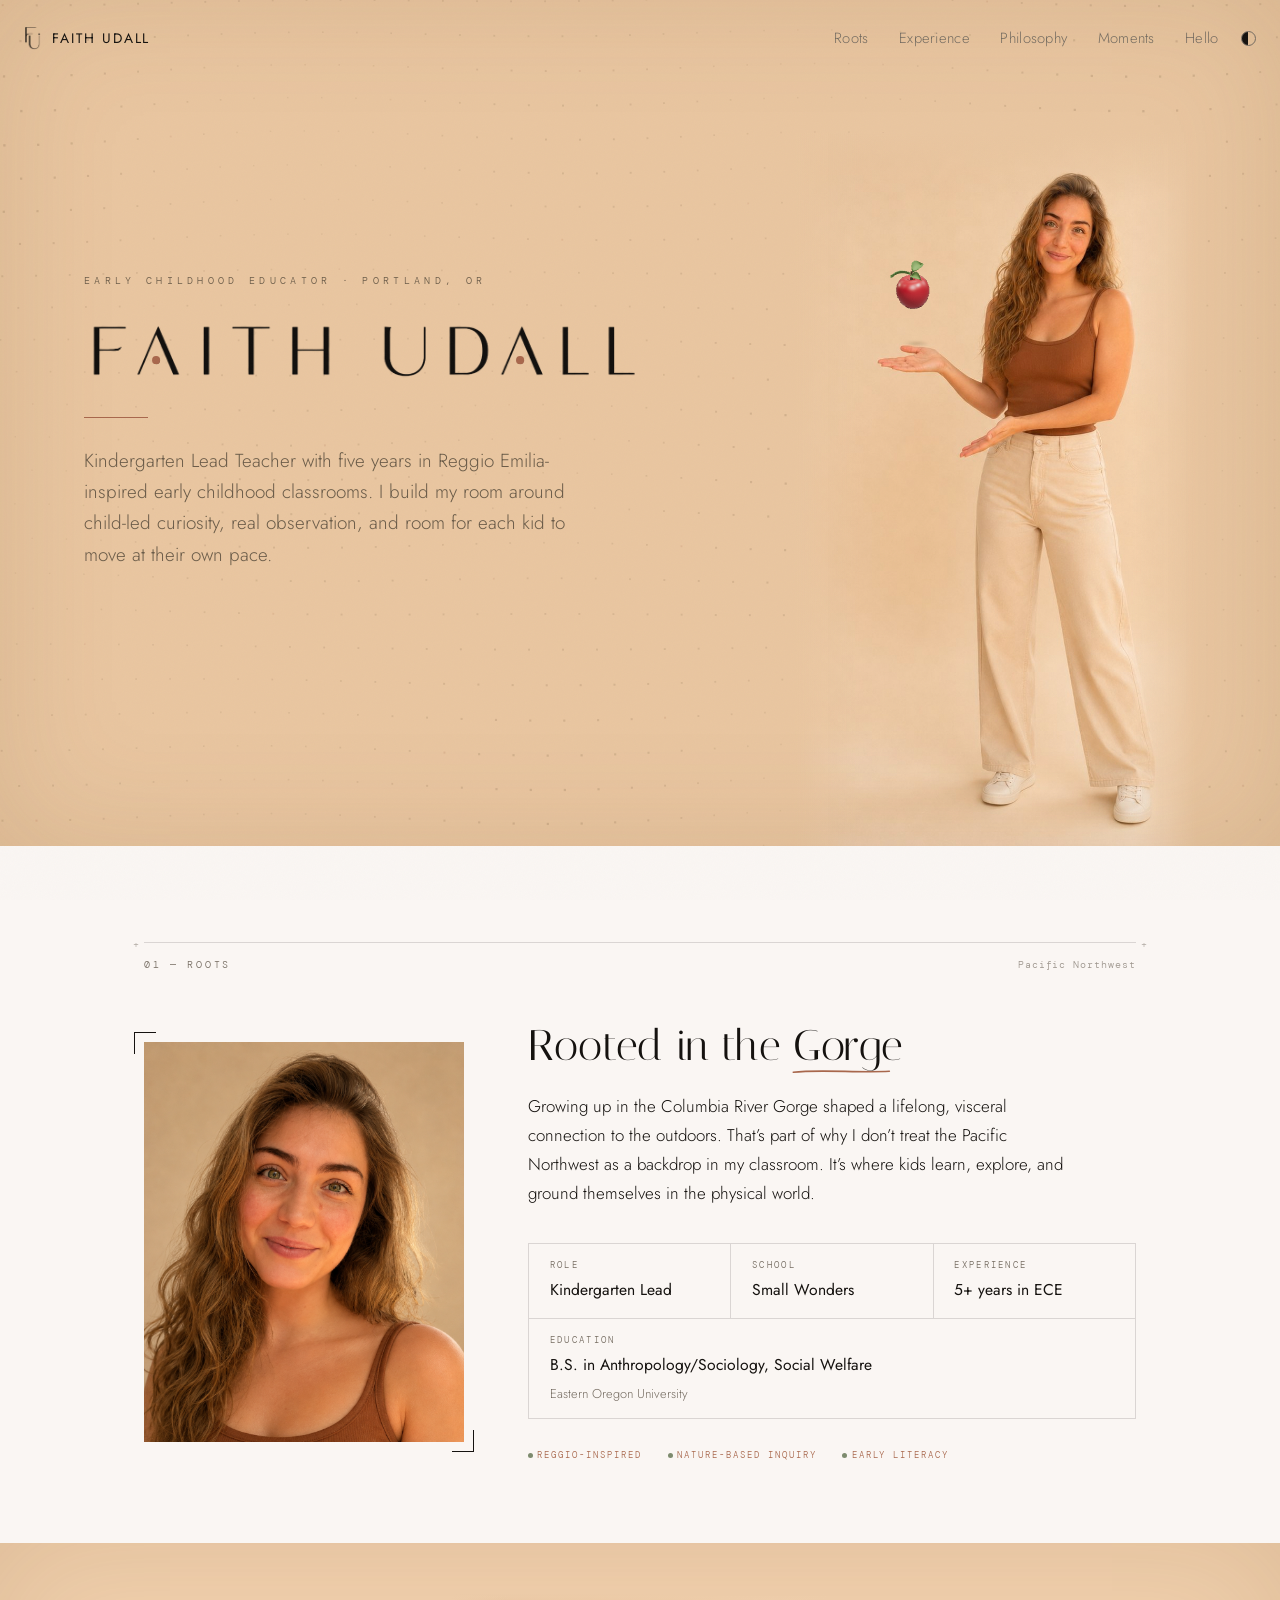
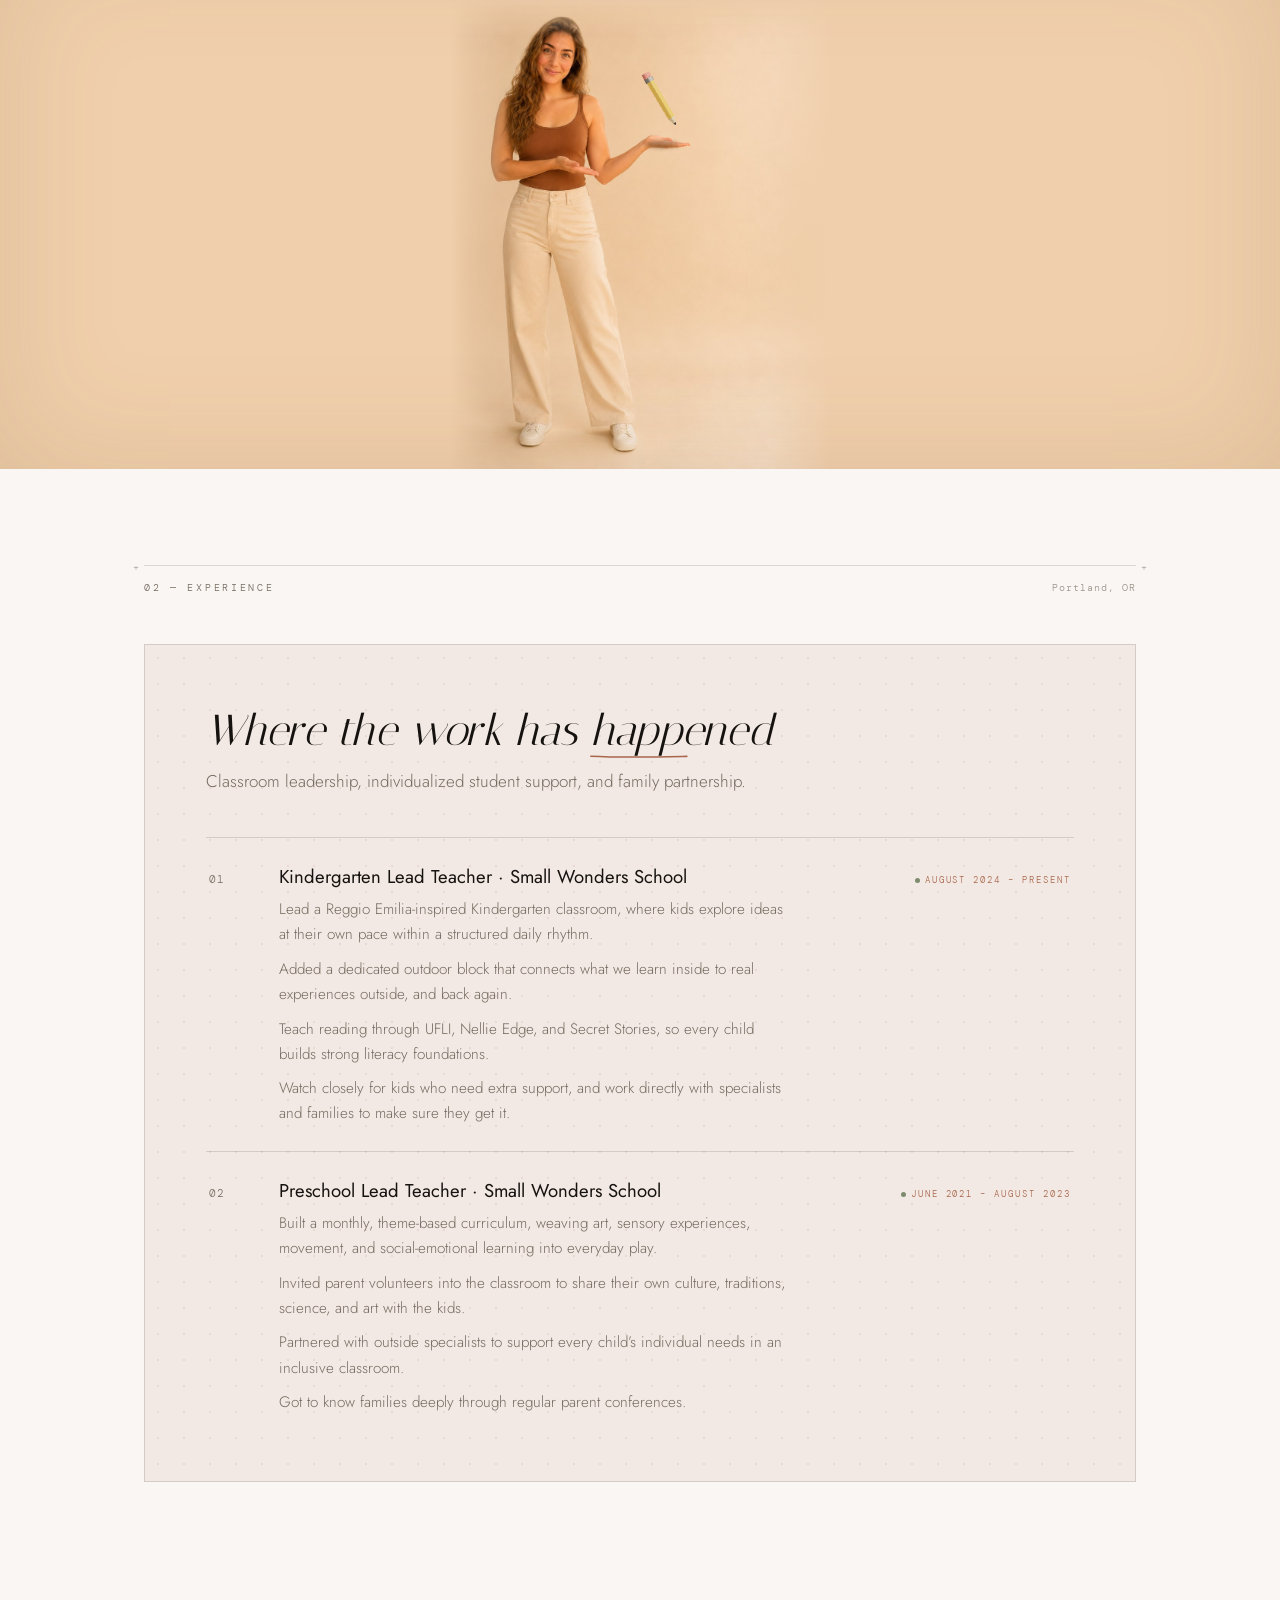
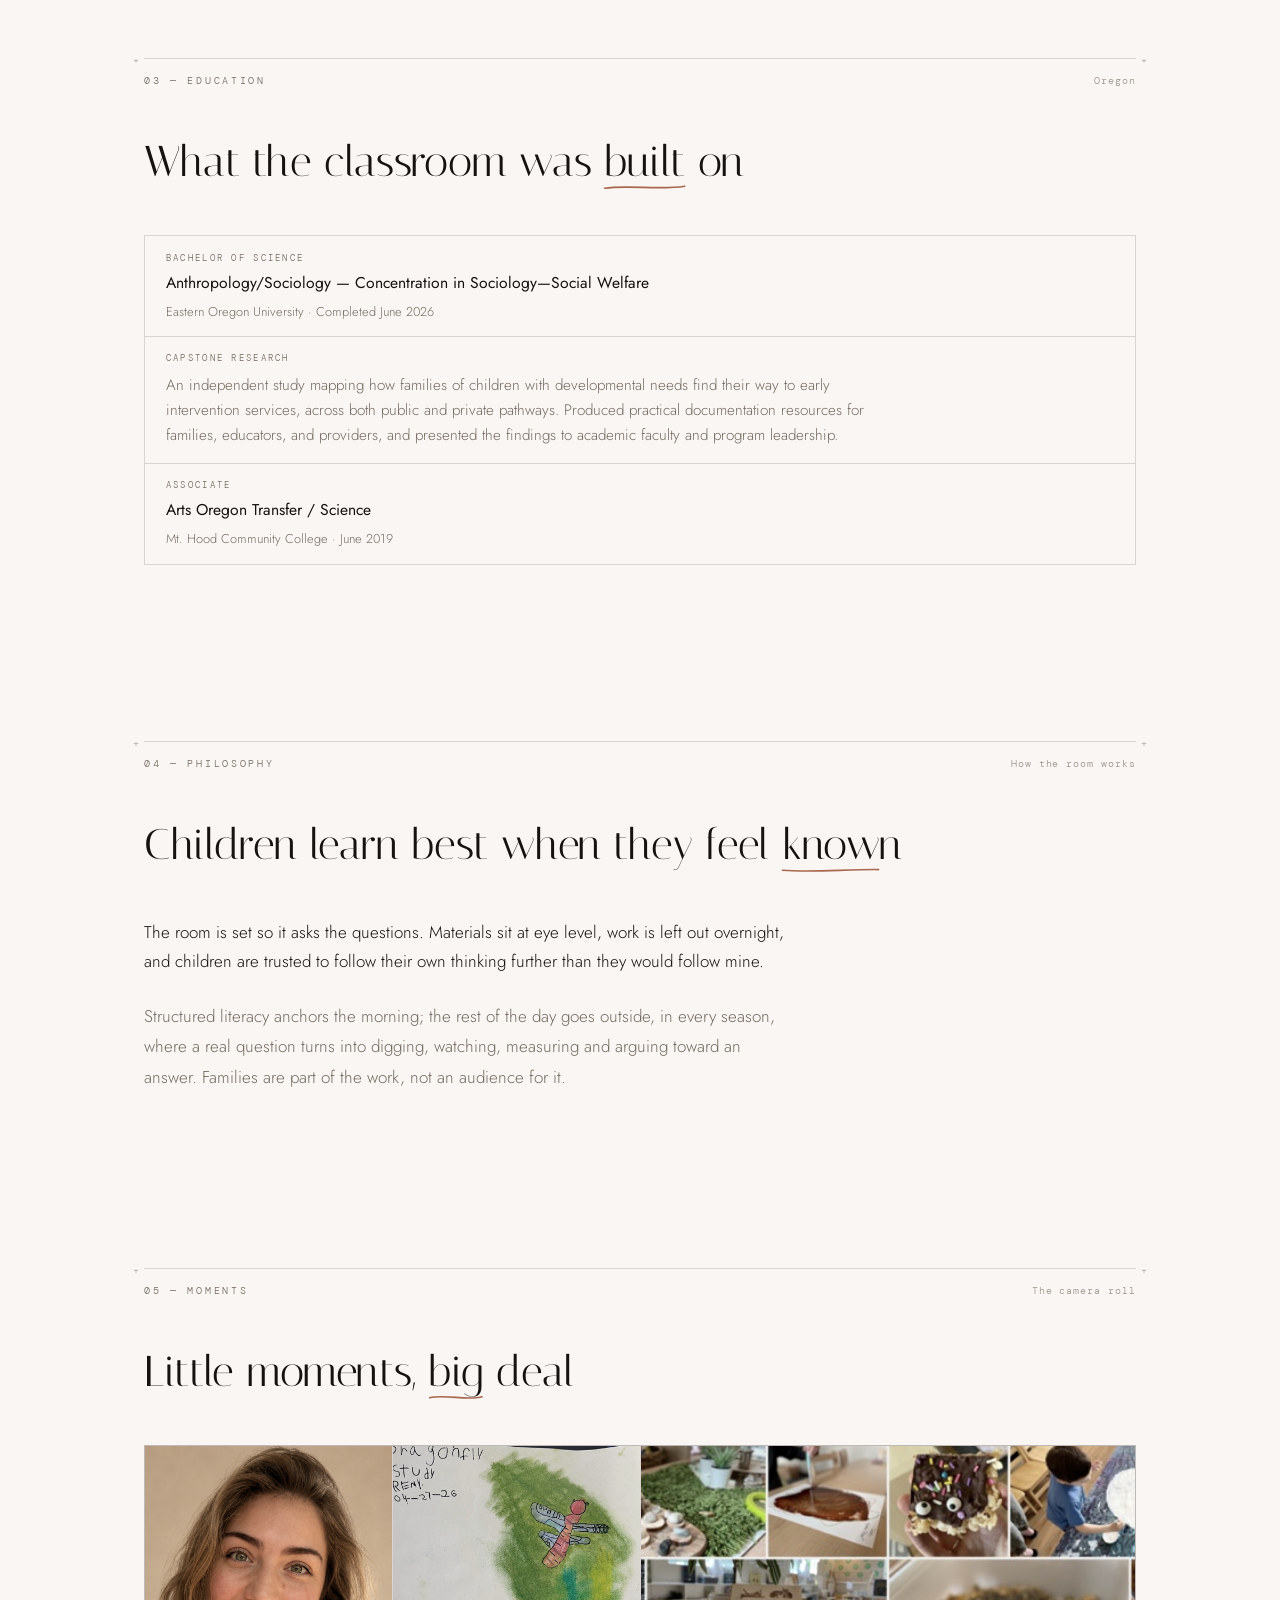
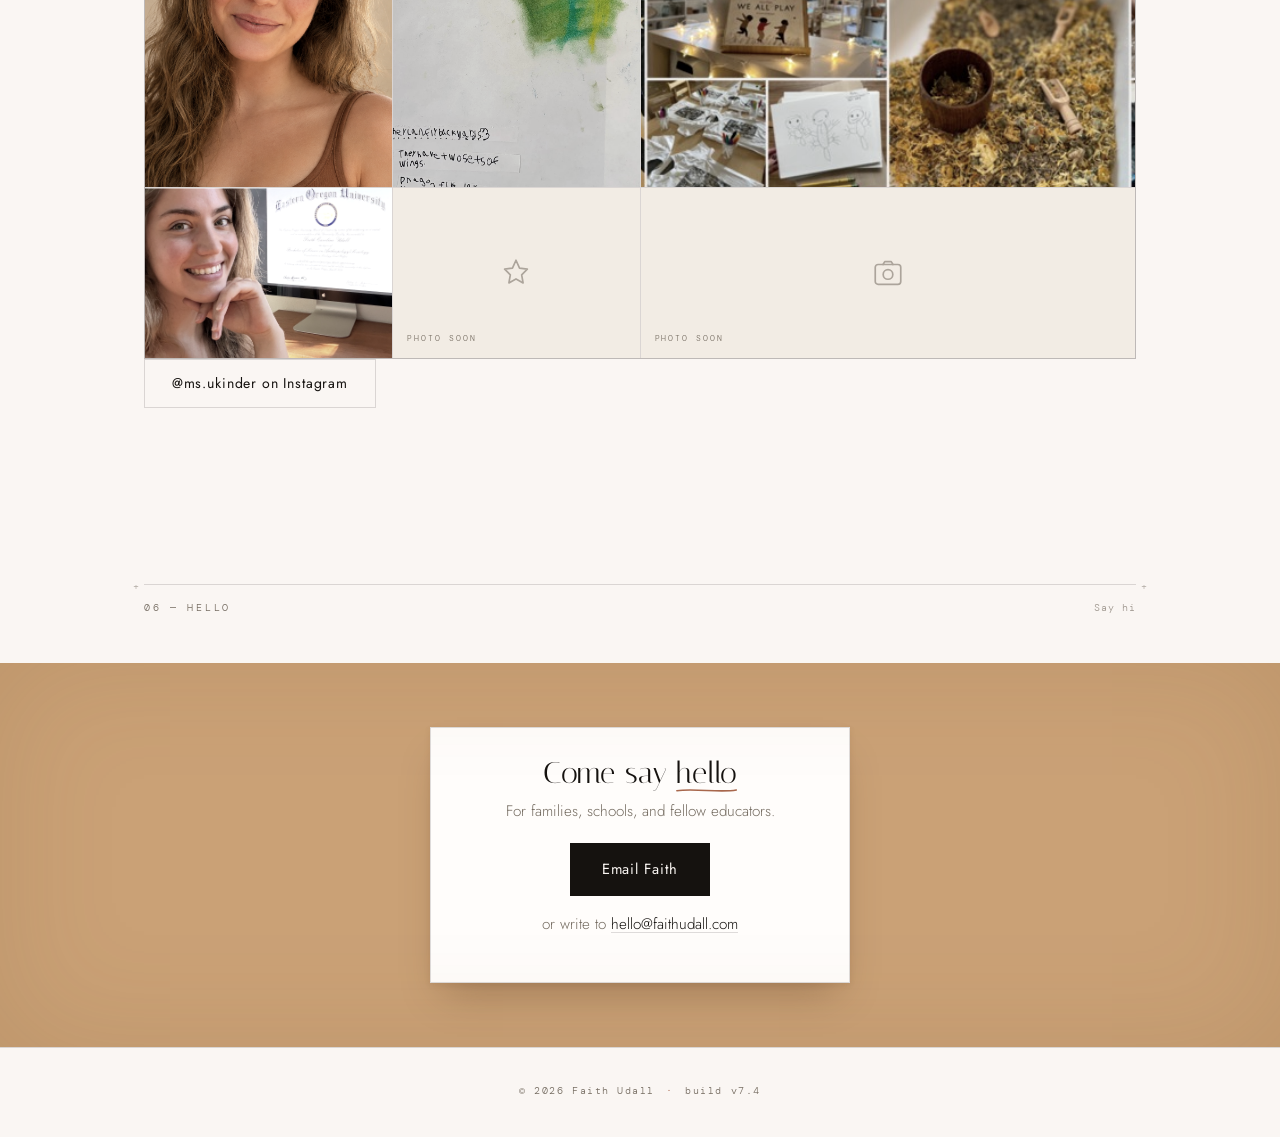
==== commit 9082aefb: "Moments: collage at two rows, grid tessellates again" ====
--- a/index.html
+++ b/index.html
@@ -33,7 +33,7 @@
   <link rel="preconnect" href="https://fonts.gstatic.com" crossorigin>
   <link href="https://fonts.googleapis.com/css2?family=Italiana&family=Jost:ital,wght@0,200..600;1,200..600&family=DM+Mono:wght@400;500&display=swap" rel="stylesheet">
 
-  <link rel="stylesheet" href="styles.css?v=7.2">
+  <link rel="stylesheet" href="styles.css?v=7.4">
 </head>
 <body>
 
@@ -246,18 +246,26 @@
         <figure class="tile tile--tall tile--top t-fx" style="--d:2">
           <img src="images/dragonfly-study.jpg" alt="A student's dragonfly study: a crayon drawing of a dragonfly over a green field, with facts written underneath — they can fly backwards, they have two sets of wings, dragonflies lay eggs in the water" width="943" height="1400">
         </figure>
-        <figure class="tile t-fx" style="--d:3">
+        <figure class="tile tile--wide tile--tall t-fx" style="--d:3">
+          <img src="images/classroom-collage.jpg" alt="A collage of classroom work: a small-world nature tray, paint and sensory play, a decorated gingerbread face, children at an easel, coloured liquid in jars, a “We All Play” book display, printmaking and child drawings, a dried-flower sensory bin, and hands in shaving cream" width="640" height="320">
+        </figure>
+        <figure class="tile t-fx" style="--d:4">
           <img src="images/diploma.jpg" alt="Faith with her Bachelor of Science from Eastern Oregon University">
         </figure>
-        <div class="tile tile--soon t-fx" style="--d:4">
+        <div class="tile tile--soon t-fx" style="--d:5">
           <svg viewBox="0 0 24 24" fill="none" stroke="currentColor" stroke-width="1.2" stroke-linecap="round" stroke-linejoin="round" aria-hidden="true">
             <path d="M12 3l2.5 5.5L20 9.3l-4 4 1 5.7-5-2.8-5 2.8 1-5.7-4-4 5.5-.8L12 3z"/>
           </svg>
           <span class="tile__note">Photo soon</span>
         </div>
-        <figure class="tile tile--wide t-fx" style="--d:5">
-          <img src="images/classroom-collage.jpg" alt="A collage of classroom work: a small-world nature tray, paint and sensory play, a decorated gingerbread face, children at an easel, coloured liquid in jars, a “We All Play” book display, printmaking and child drawings, a dried-flower sensory bin, and hands in shaving cream" width="640" height="320">
-        </figure>
+        <div class="tile tile--soon tile--wide t-fx" style="--d:6">
+          <svg viewBox="0 0 24 24" fill="none" stroke="currentColor" stroke-width="1.2" stroke-linecap="round" stroke-linejoin="round" aria-hidden="true">
+            <rect x="3" y="6" width="18" height="14" rx="2"/>
+            <path d="M8.5 6l1.2-2h4.6l1.2 2"/>
+            <circle cx="12" cy="13" r="3.4"/>
+          </svg>
+          <span class="tile__note">Photo soon</span>
+        </div>
       </div>
       <p class="hero__actions t-fx" style="--d:6">
         <a class="btn btn--ghost" href="https://www.instagram.com/ms.ukinder/" rel="me noopener" target="_blank">@ms.ukinder on Instagram</a>
@@ -285,14 +293,14 @@
   </main>
 
   <footer class="foot">
-    <p>© <span id="year">2026</span> Faith Udall <i>·</i> build v7.2</p>
+    <p>© <span id="year">2026</span> Faith Udall <i>·</i> build v7.4</p>
   </footer>
 
   <script type="importmap">
     { "imports": { "three": "./vendor/three.module.min.js" } }
   </script>
-  <script src="main.js?v=7.2" defer></script>
-  <script type="module" src="apple3d.js?v=7.2"></script>
-    <script type="module" src="pencil3d.js?v=7.2"></script>
+  <script src="main.js?v=7.4" defer></script>
+  <script type="module" src="apple3d.js?v=7.4"></script>
+    <script type="module" src="pencil3d.js?v=7.4"></script>
 </body>
 </html>
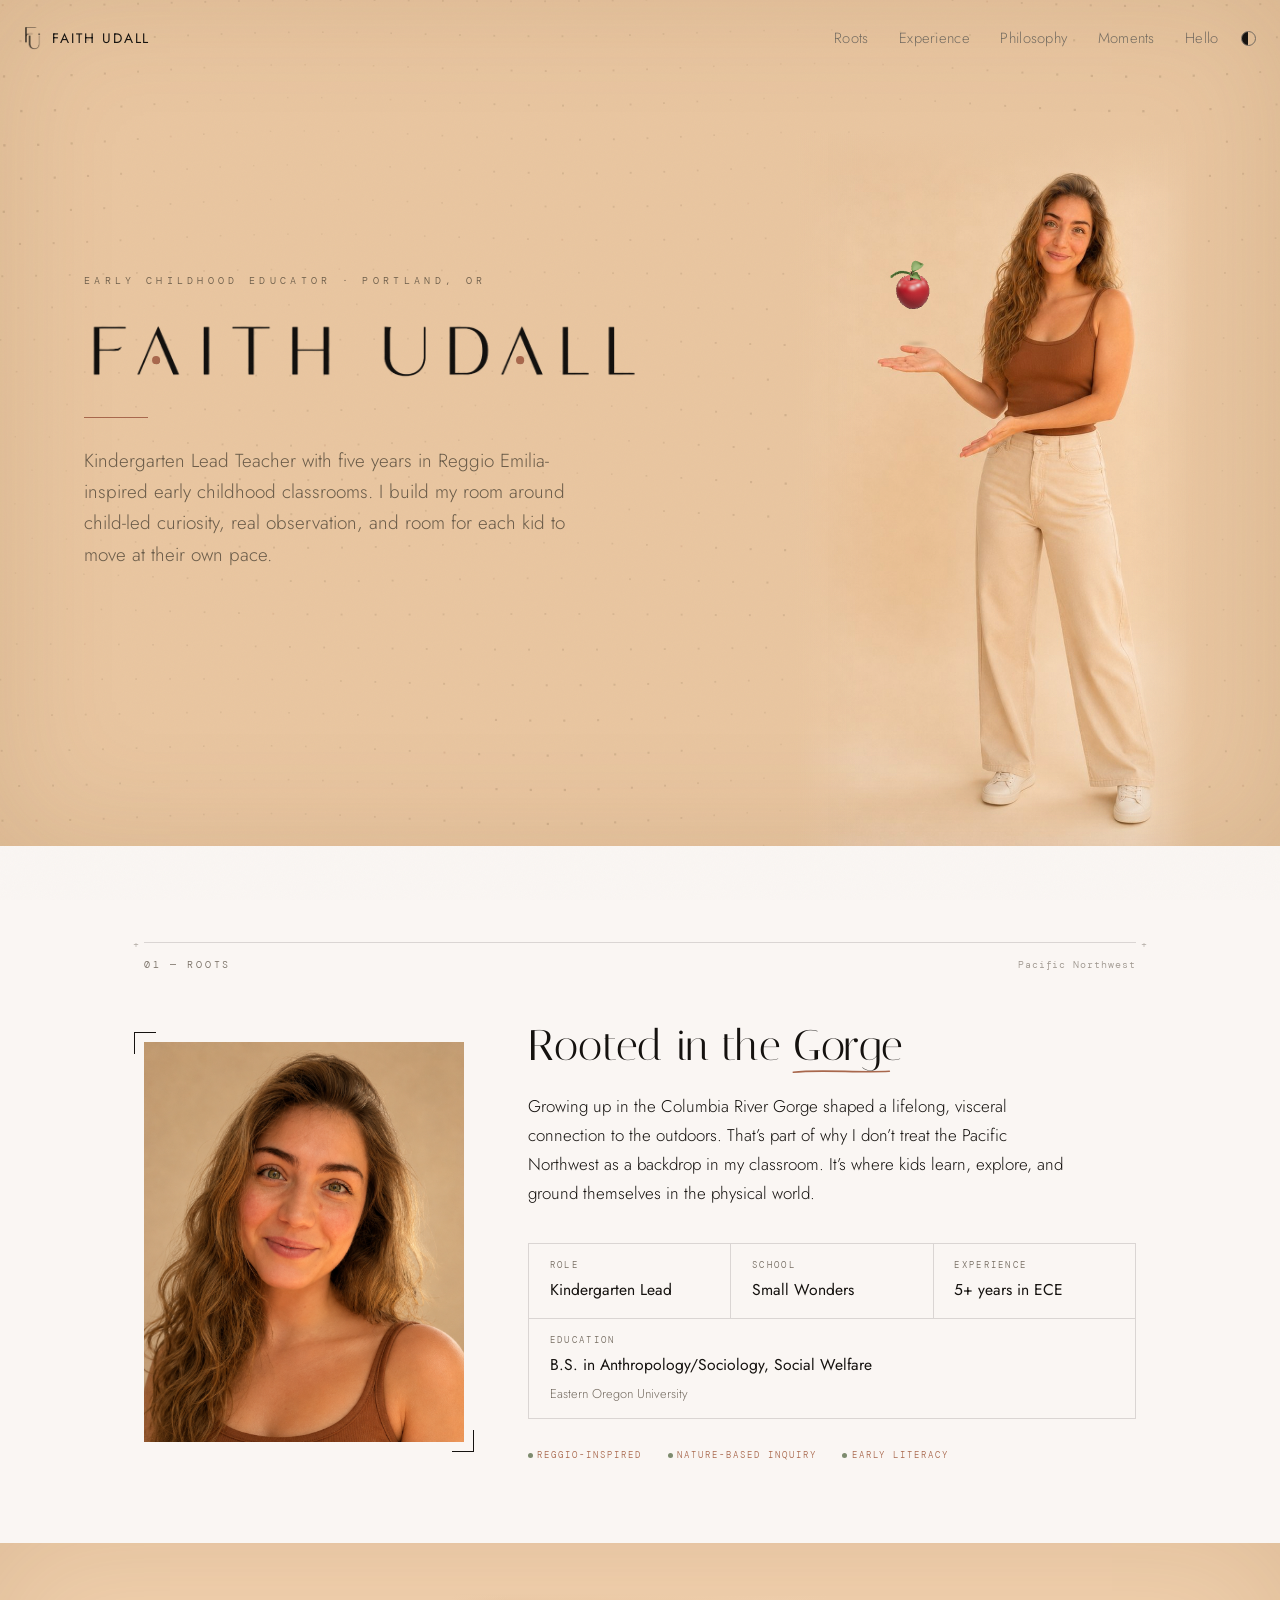
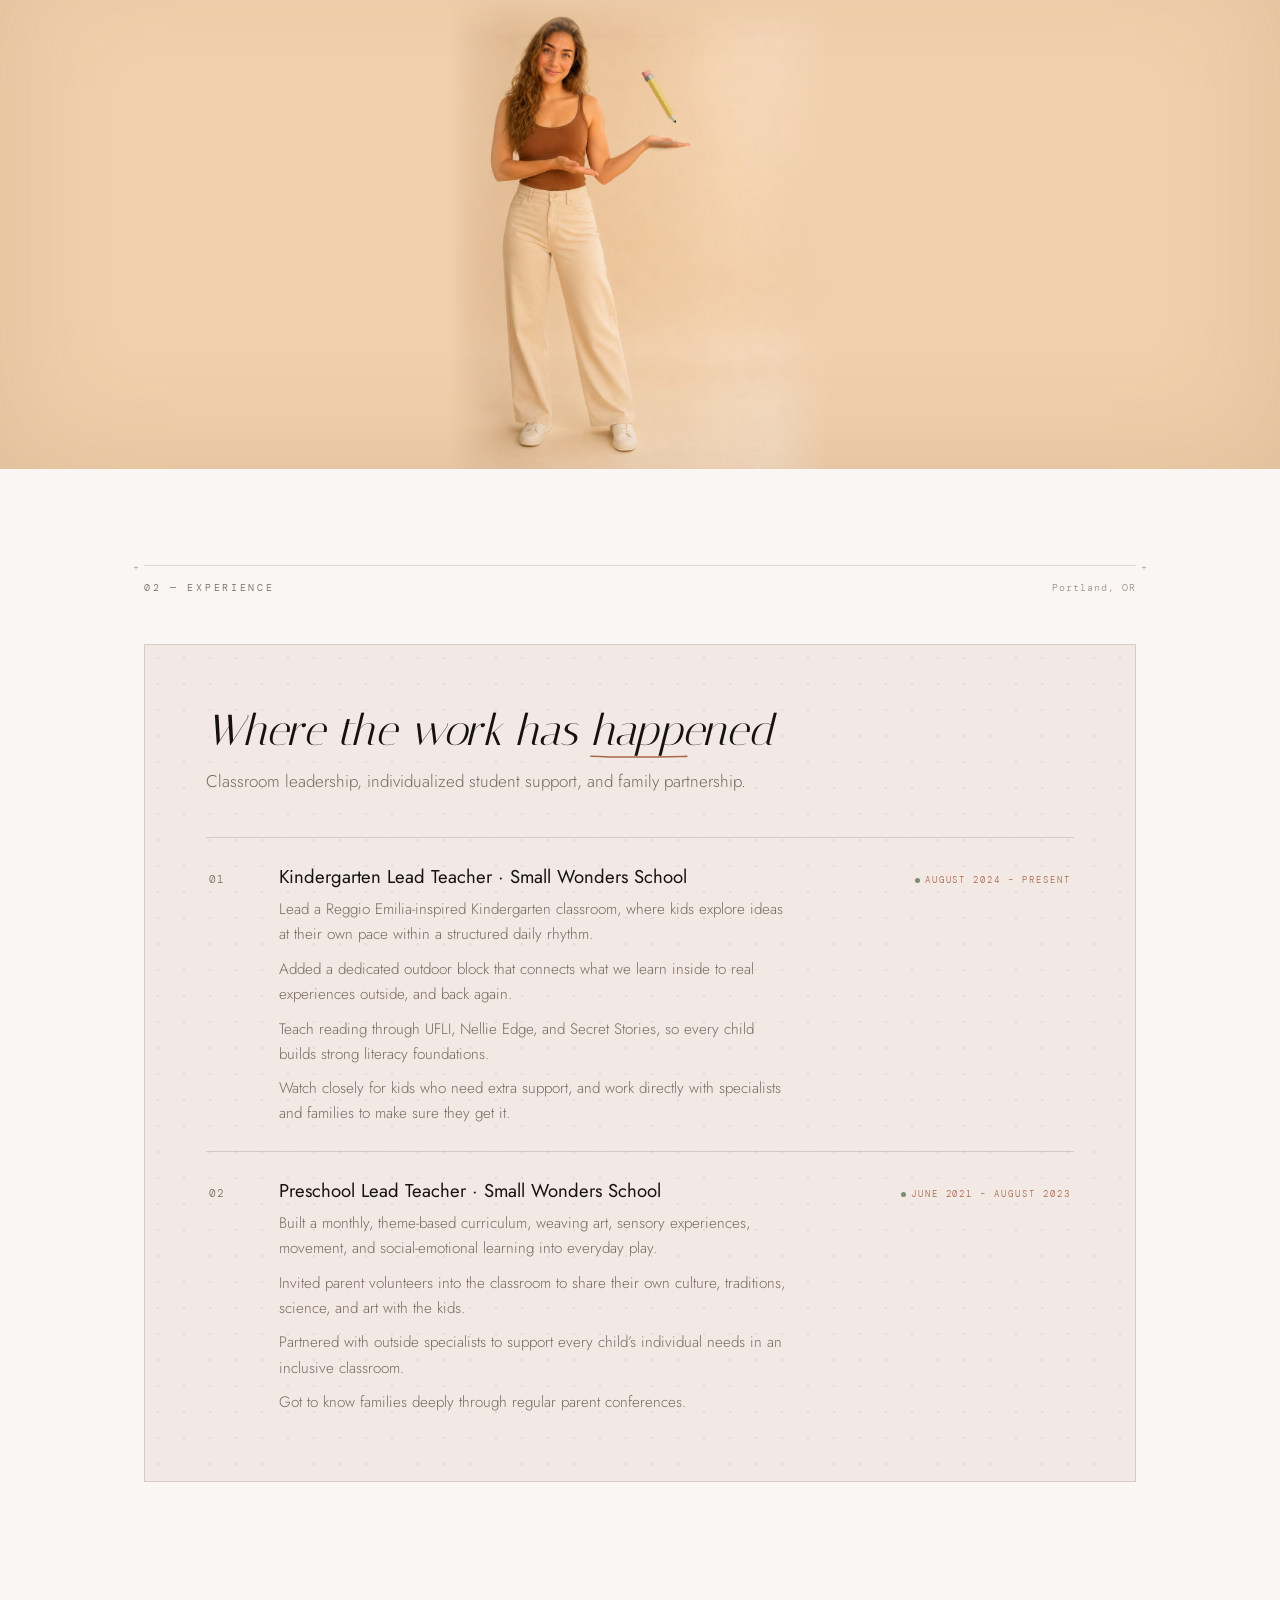
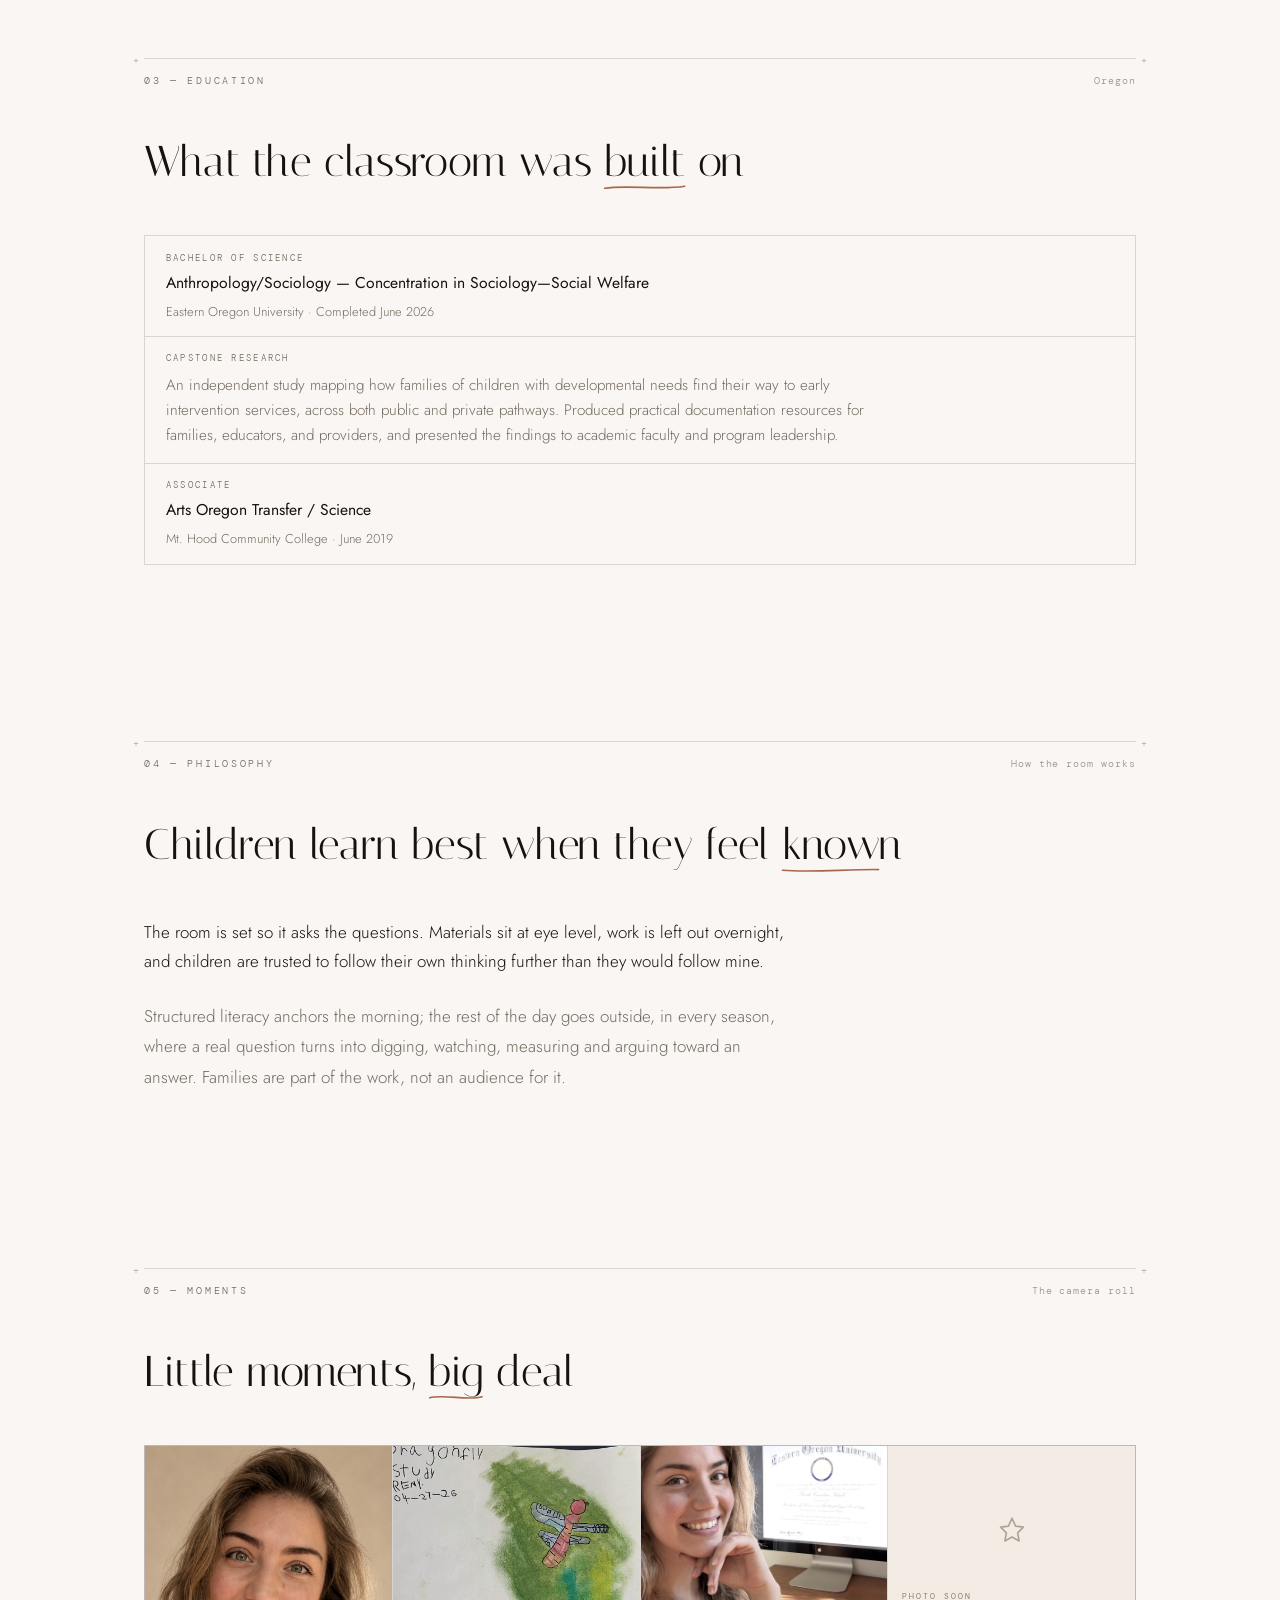
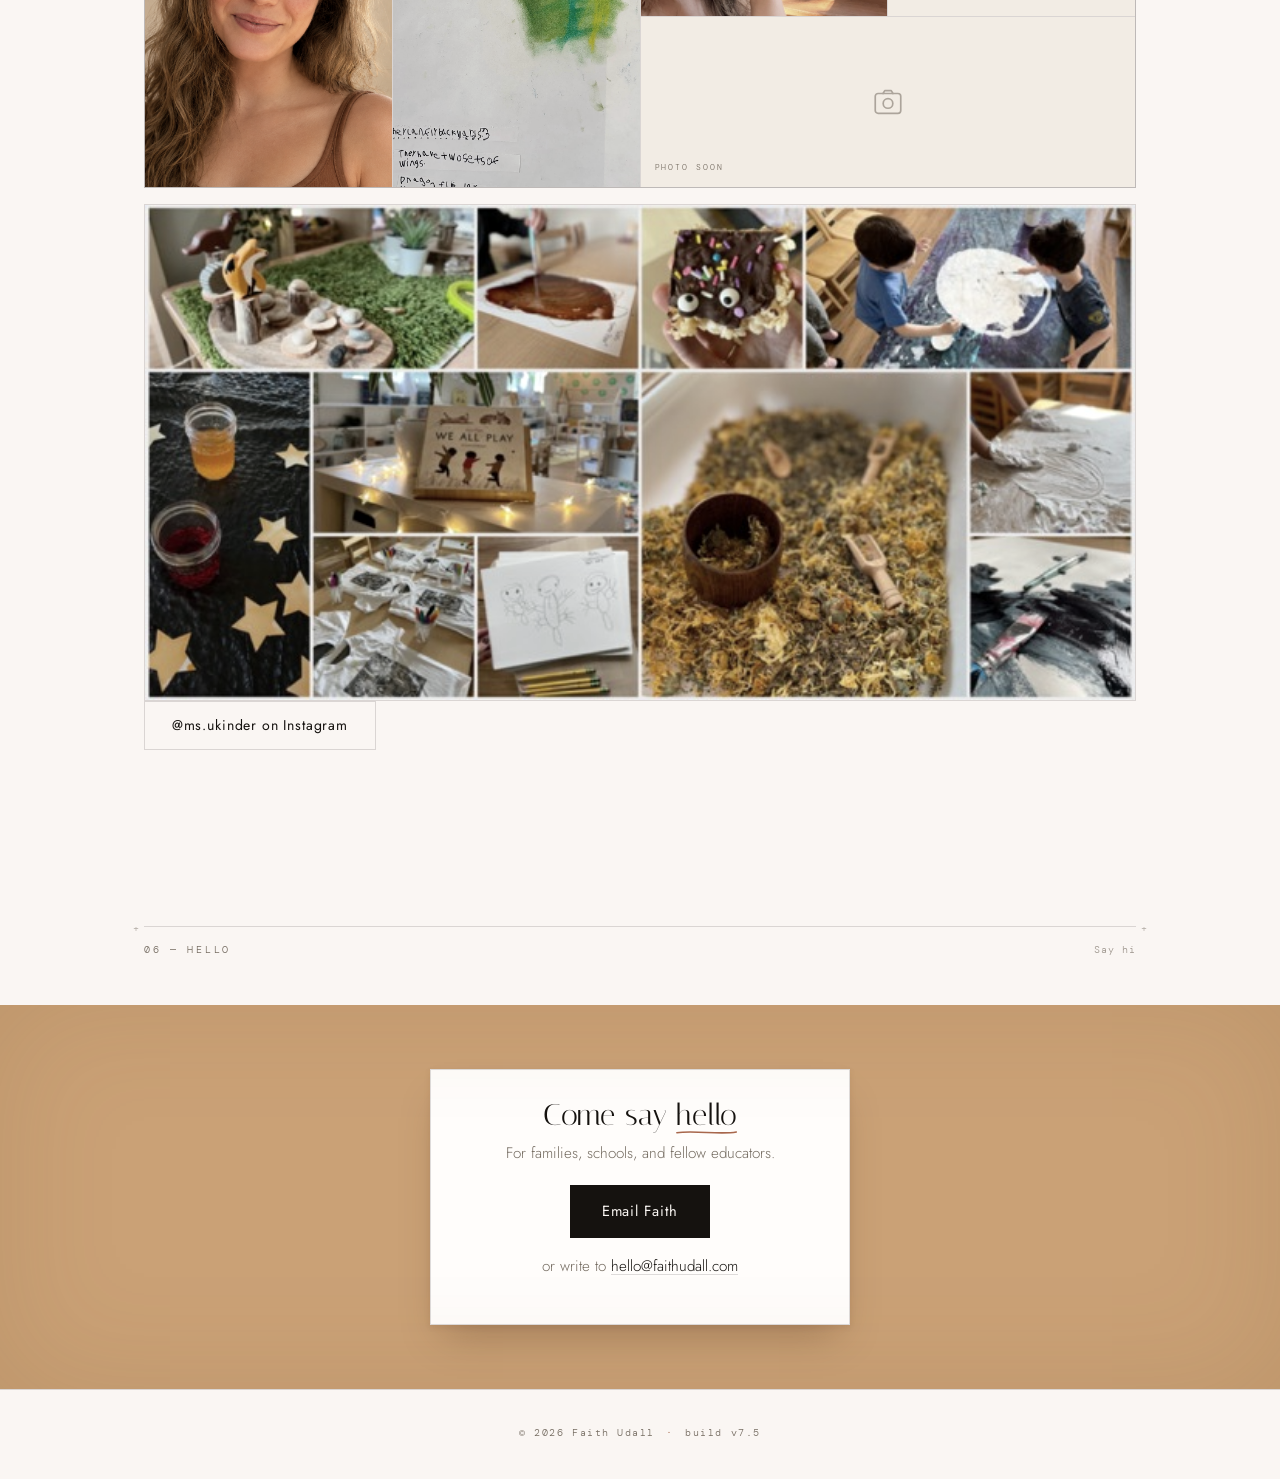
==== commit 358fda77: "Moments: collage as its own full-width band" ====
--- a/index.html
+++ b/index.html
@@ -33,7 +33,7 @@
   <link rel="preconnect" href="https://fonts.gstatic.com" crossorigin>
   <link href="https://fonts.googleapis.com/css2?family=Italiana&family=Jost:ital,wght@0,200..600;1,200..600&family=DM+Mono:wght@400;500&display=swap" rel="stylesheet">
 
-  <link rel="stylesheet" href="styles.css?v=7.4">
+  <link rel="stylesheet" href="styles.css?v=7.5">
 </head>
 <body>
 
@@ -246,19 +246,16 @@
         <figure class="tile tile--tall tile--top t-fx" style="--d:2">
           <img src="images/dragonfly-study.jpg" alt="A student's dragonfly study: a crayon drawing of a dragonfly over a green field, with facts written underneath — they can fly backwards, they have two sets of wings, dragonflies lay eggs in the water" width="943" height="1400">
         </figure>
-        <figure class="tile tile--wide tile--tall t-fx" style="--d:3">
-          <img src="images/classroom-collage.jpg" alt="A collage of classroom work: a small-world nature tray, paint and sensory play, a decorated gingerbread face, children at an easel, coloured liquid in jars, a “We All Play” book display, printmaking and child drawings, a dried-flower sensory bin, and hands in shaving cream" width="640" height="320">
-        </figure>
-        <figure class="tile t-fx" style="--d:4">
+        <figure class="tile t-fx" style="--d:3">
           <img src="images/diploma.jpg" alt="Faith with her Bachelor of Science from Eastern Oregon University">
         </figure>
-        <div class="tile tile--soon t-fx" style="--d:5">
+        <div class="tile tile--soon t-fx" style="--d:4">
           <svg viewBox="0 0 24 24" fill="none" stroke="currentColor" stroke-width="1.2" stroke-linecap="round" stroke-linejoin="round" aria-hidden="true">
             <path d="M12 3l2.5 5.5L20 9.3l-4 4 1 5.7-5-2.8-5 2.8 1-5.7-4-4 5.5-.8L12 3z"/>
           </svg>
           <span class="tile__note">Photo soon</span>
         </div>
-        <div class="tile tile--soon tile--wide t-fx" style="--d:6">
+        <div class="tile tile--soon tile--wide t-fx" style="--d:5">
           <svg viewBox="0 0 24 24" fill="none" stroke="currentColor" stroke-width="1.2" stroke-linecap="round" stroke-linejoin="round" aria-hidden="true">
             <rect x="3" y="6" width="18" height="14" rx="2"/>
             <path d="M8.5 6l1.2-2h4.6l1.2 2"/>
@@ -267,7 +264,10 @@
           <span class="tile__note">Photo soon</span>
         </div>
       </div>
-      <p class="hero__actions t-fx" style="--d:6">
+      <figure class="moments-band t-fx" style="--d:6">
+        <img src="images/classroom-collage.jpg" alt="A collage of classroom work: a small-world nature tray, paint and sensory play, a decorated gingerbread face, children at an easel, coloured liquid in jars, a “We All Play” book display, printmaking and child drawings, a dried-flower sensory bin, and hands in shaving cream" width="640" height="320">
+      </figure>
+      <p class="hero__actions t-fx" style="--d:7">
         <a class="btn btn--ghost" href="https://www.instagram.com/ms.ukinder/" rel="me noopener" target="_blank">@ms.ukinder on Instagram</a>
       </p>
     </section>
@@ -293,14 +293,14 @@
   </main>
 
   <footer class="foot">
-    <p>© <span id="year">2026</span> Faith Udall <i>·</i> build v7.4</p>
+    <p>© <span id="year">2026</span> Faith Udall <i>·</i> build v7.5</p>
   </footer>
 
   <script type="importmap">
     { "imports": { "three": "./vendor/three.module.min.js" } }
   </script>
-  <script src="main.js?v=7.4" defer></script>
-  <script type="module" src="apple3d.js?v=7.4"></script>
-    <script type="module" src="pencil3d.js?v=7.4"></script>
+  <script src="main.js?v=7.5" defer></script>
+  <script type="module" src="apple3d.js?v=7.5"></script>
+    <script type="module" src="pencil3d.js?v=7.5"></script>
 </body>
 </html>
--- a/styles.css
+++ b/styles.css
@@ -795,6 +795,25 @@
   transform: translateY(var(--p, 0px)) scale(1.07);
 }
 .tile:hover img { filter: grayscale(0); }
+
+/* the collage runs as its own band under the grid, at its true
+   2:1 so nothing is cropped out of it */
+.moments-band {
+  margin-top: 1rem;
+  border: 1px solid var(--line);
+  overflow: hidden;
+}
+.moments-band img {
+  width: 100%;
+  /* beats the img height attribute, which otherwise wins over aspect-ratio */
+  height: auto;
+  aspect-ratio: 2 / 1;
+  object-fit: cover;
+  display: block;
+  filter: grayscale(0.35) contrast(1.02);
+  transition: filter 0.5s ease;
+}
+.moments-band:hover img { filter: grayscale(0); }
 /* a page with a heading at the top — hold the crop high so the
    title stays in frame */
 .tile--top img { object-position: 50% 0; }
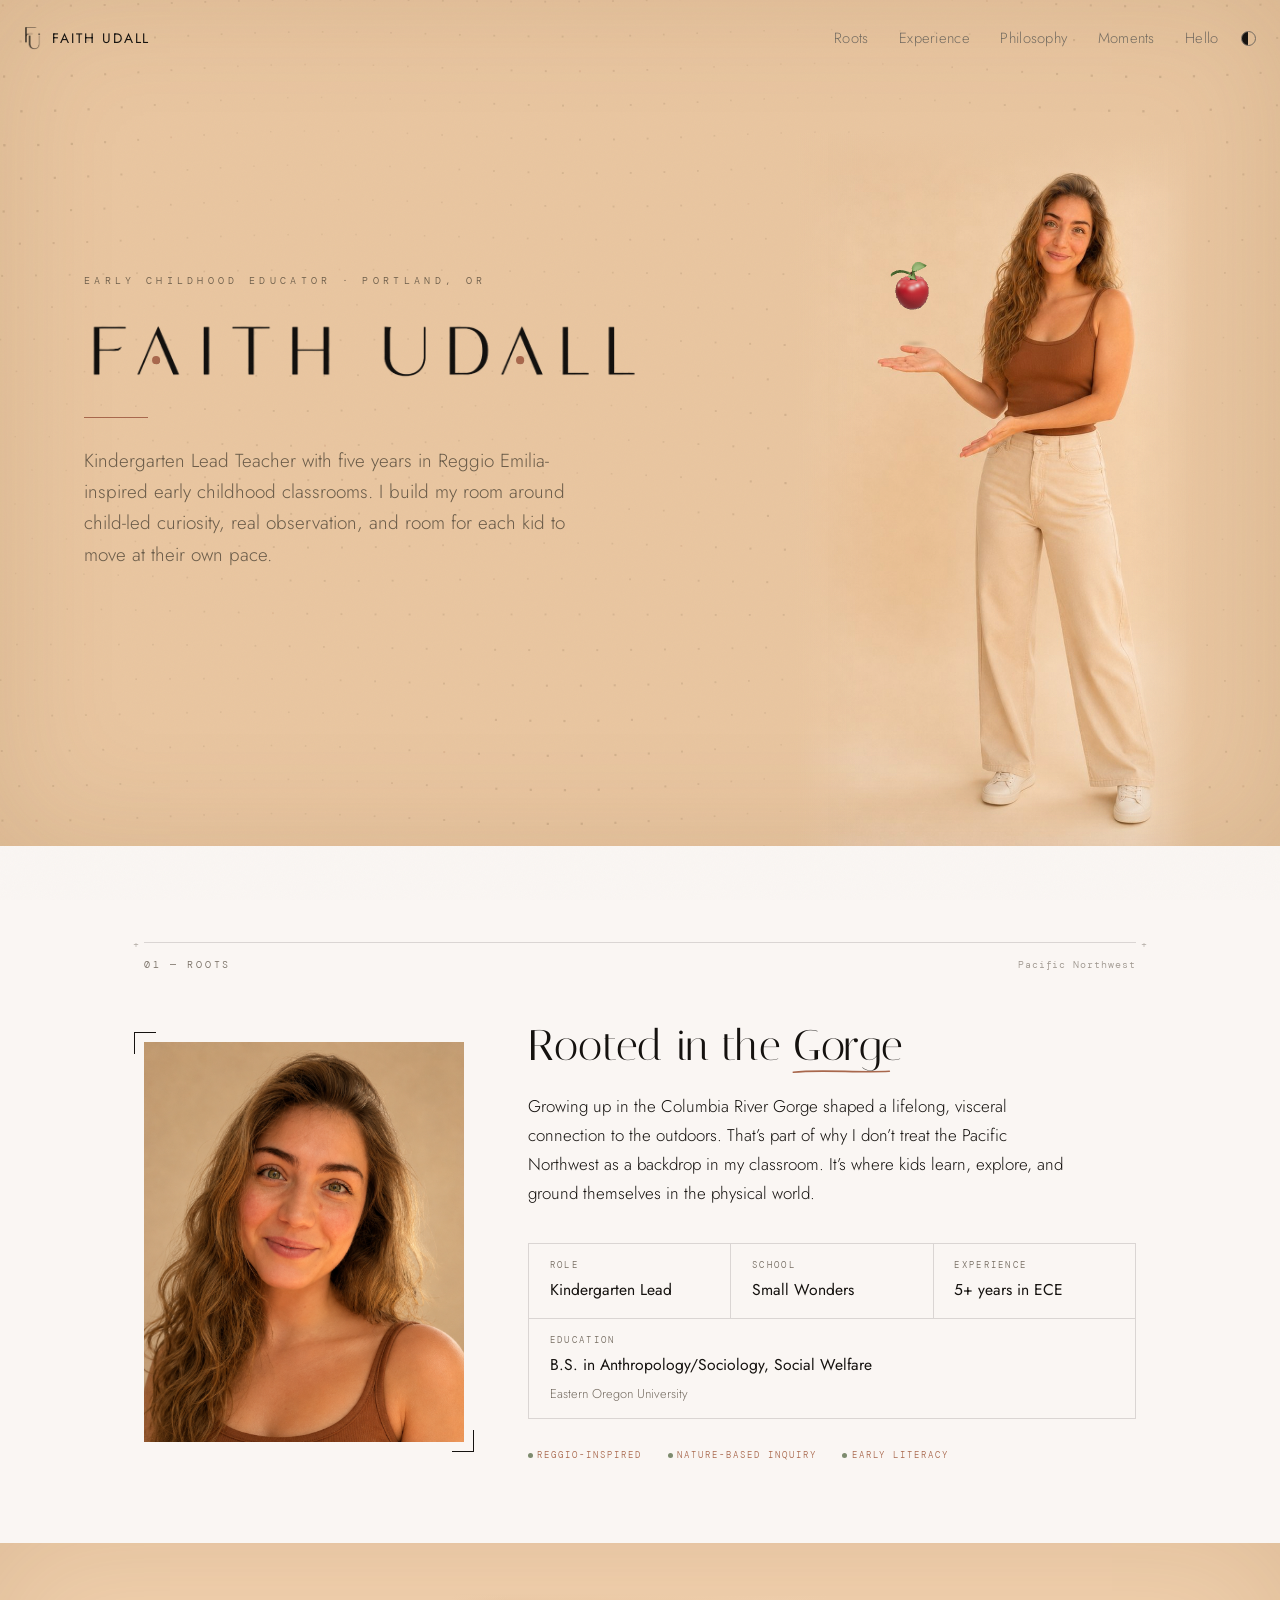
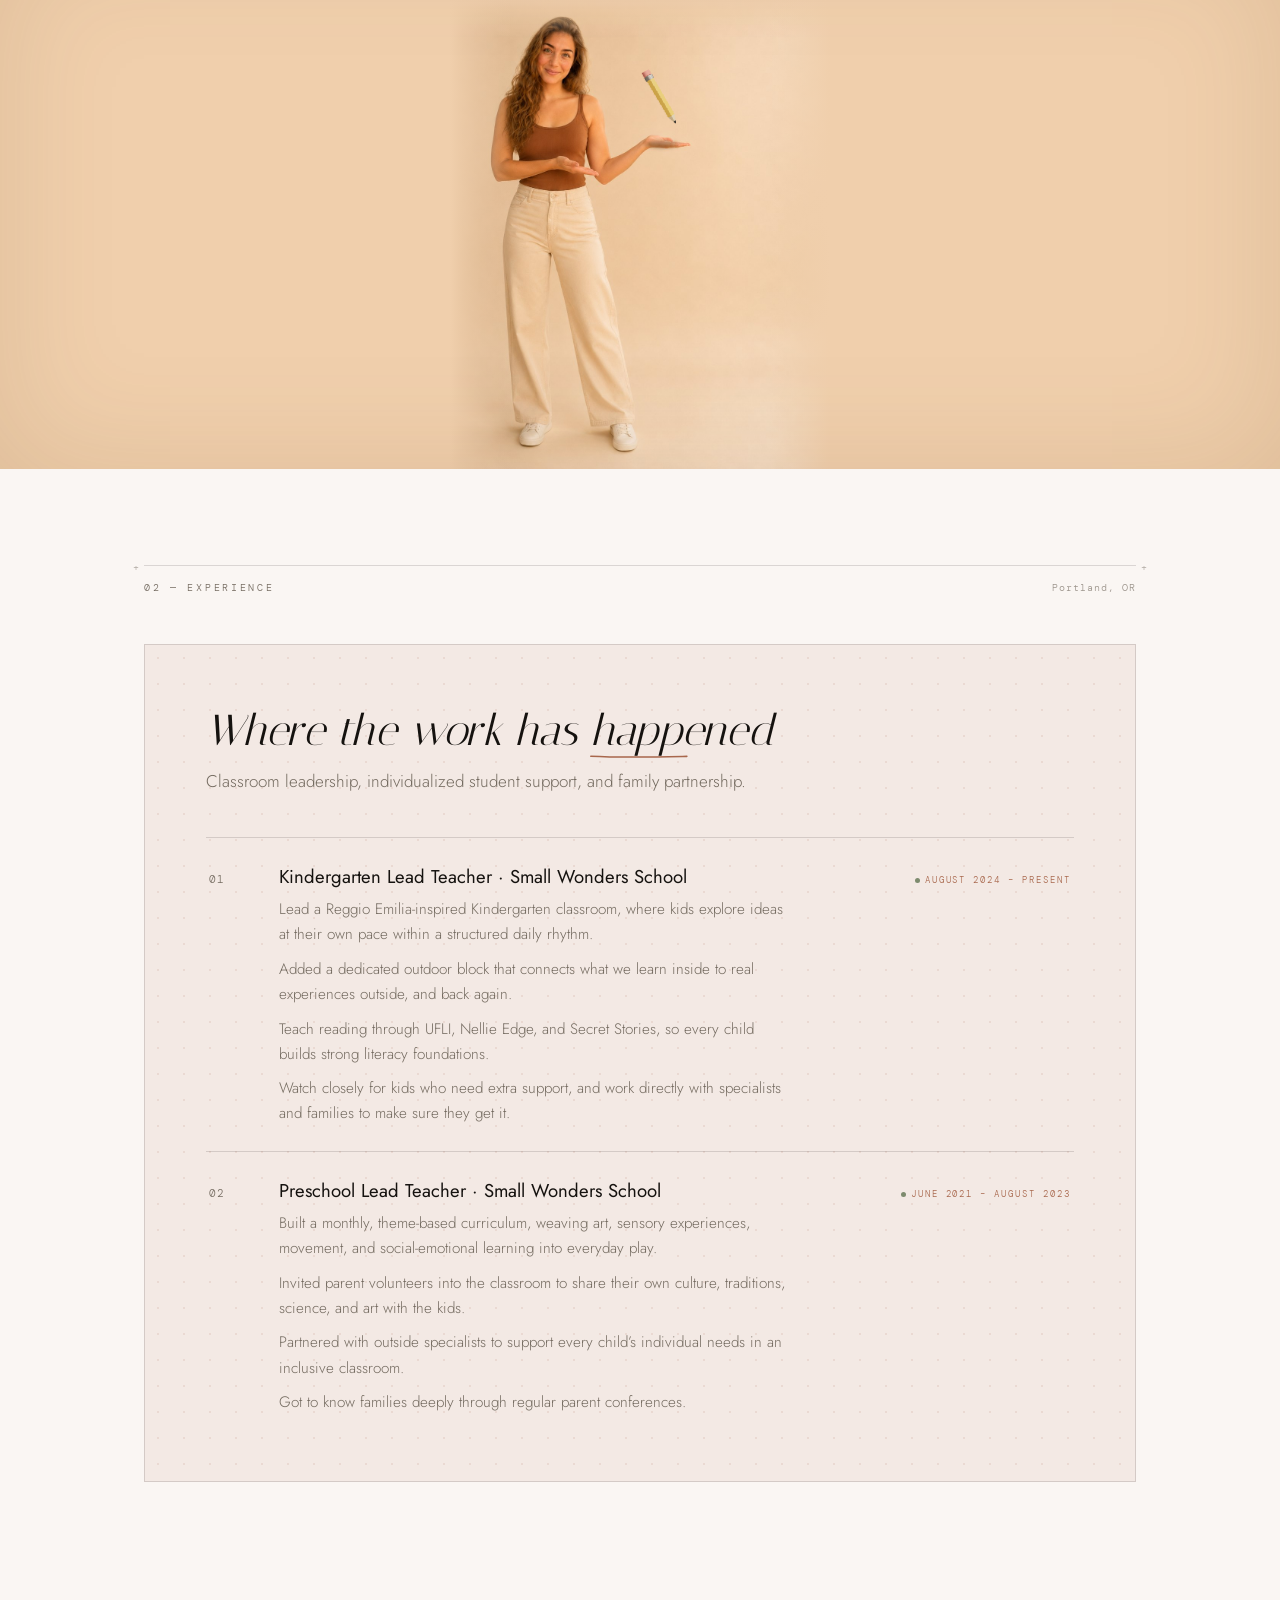
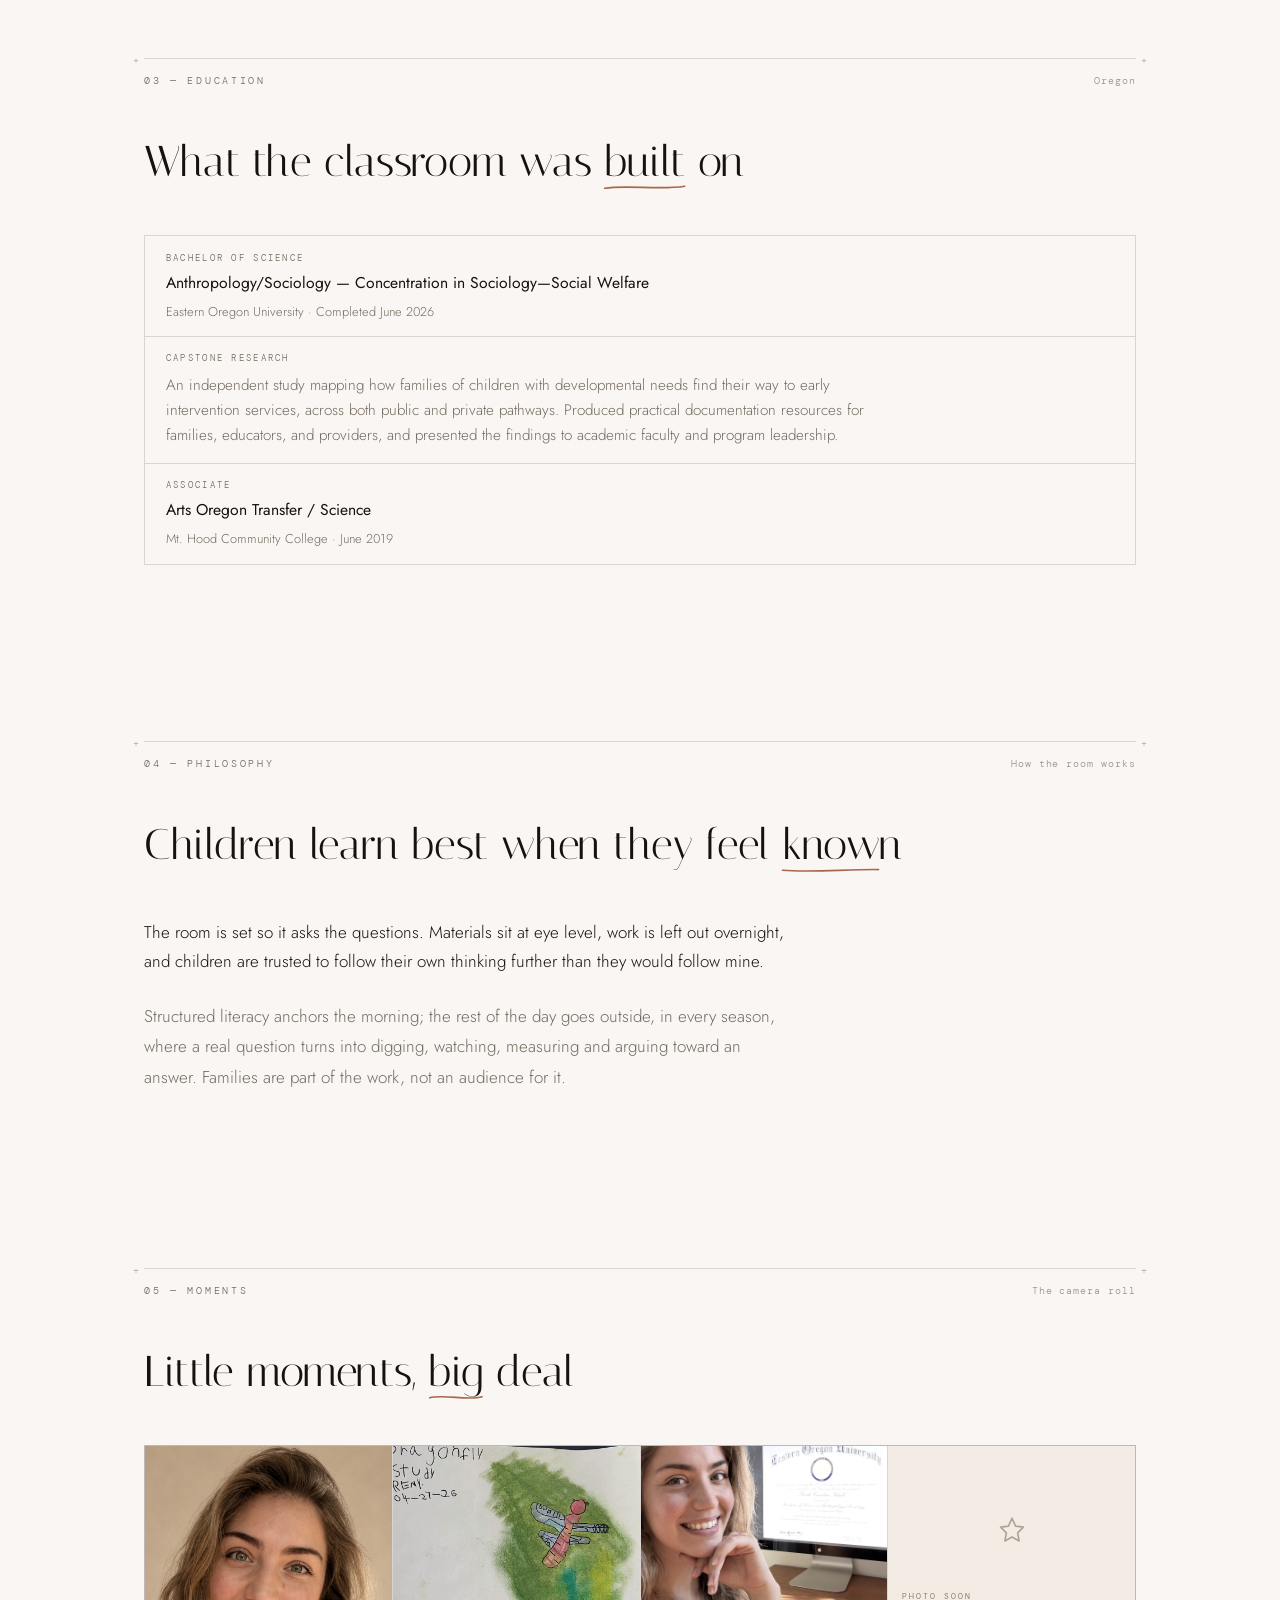
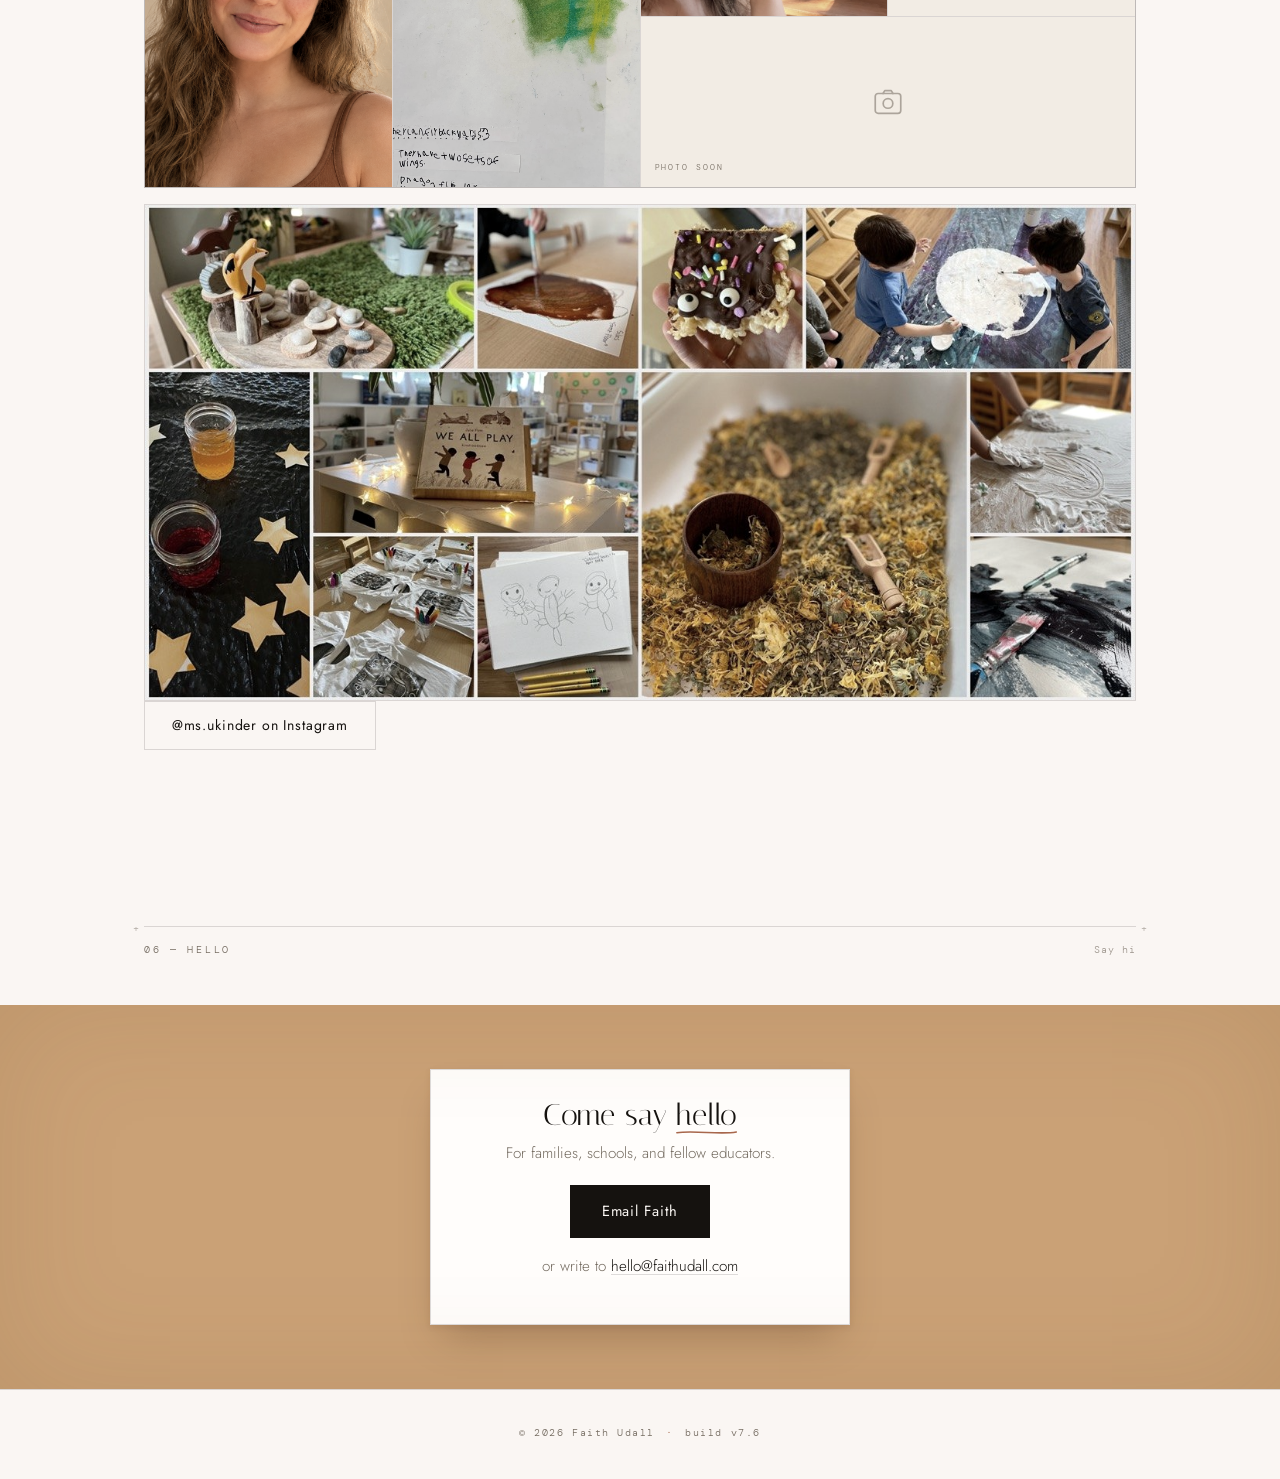
==== commit 00df3ecb: "Collage: swap in the larger export" ====
--- a/index.html
+++ b/index.html
@@ -33,7 +33,7 @@
   <link rel="preconnect" href="https://fonts.gstatic.com" crossorigin>
   <link href="https://fonts.googleapis.com/css2?family=Italiana&family=Jost:ital,wght@0,200..600;1,200..600&family=DM+Mono:wght@400;500&display=swap" rel="stylesheet">
 
-  <link rel="stylesheet" href="styles.css?v=7.5">
+  <link rel="stylesheet" href="styles.css?v=7.6">
 </head>
 <body>
 
@@ -265,7 +265,7 @@
         </div>
       </div>
       <figure class="moments-band t-fx" style="--d:6">
-        <img src="images/classroom-collage.jpg" alt="A collage of classroom work: a small-world nature tray, paint and sensory play, a decorated gingerbread face, children at an easel, coloured liquid in jars, a “We All Play” book display, printmaking and child drawings, a dried-flower sensory bin, and hands in shaving cream" width="640" height="320">
+        <img src="images/classroom-collage.jpg" alt="A collage of classroom work: a small-world nature tray, paint and sensory play, a decorated gingerbread face, children at an easel, coloured liquid in jars, a “We All Play” book display, printmaking and child drawings, a dried-flower sensory bin, and hands in shaving cream" width="1280" height="640">
       </figure>
       <p class="hero__actions t-fx" style="--d:7">
         <a class="btn btn--ghost" href="https://www.instagram.com/ms.ukinder/" rel="me noopener" target="_blank">@ms.ukinder on Instagram</a>
@@ -293,14 +293,14 @@
   </main>
 
   <footer class="foot">
-    <p>© <span id="year">2026</span> Faith Udall <i>·</i> build v7.5</p>
+    <p>© <span id="year">2026</span> Faith Udall <i>·</i> build v7.6</p>
   </footer>
 
   <script type="importmap">
     { "imports": { "three": "./vendor/three.module.min.js" } }
   </script>
-  <script src="main.js?v=7.5" defer></script>
-  <script type="module" src="apple3d.js?v=7.5"></script>
-    <script type="module" src="pencil3d.js?v=7.5"></script>
+  <script src="main.js?v=7.6" defer></script>
+  <script type="module" src="apple3d.js?v=7.6"></script>
+    <script type="module" src="pencil3d.js?v=7.6"></script>
 </body>
 </html>
